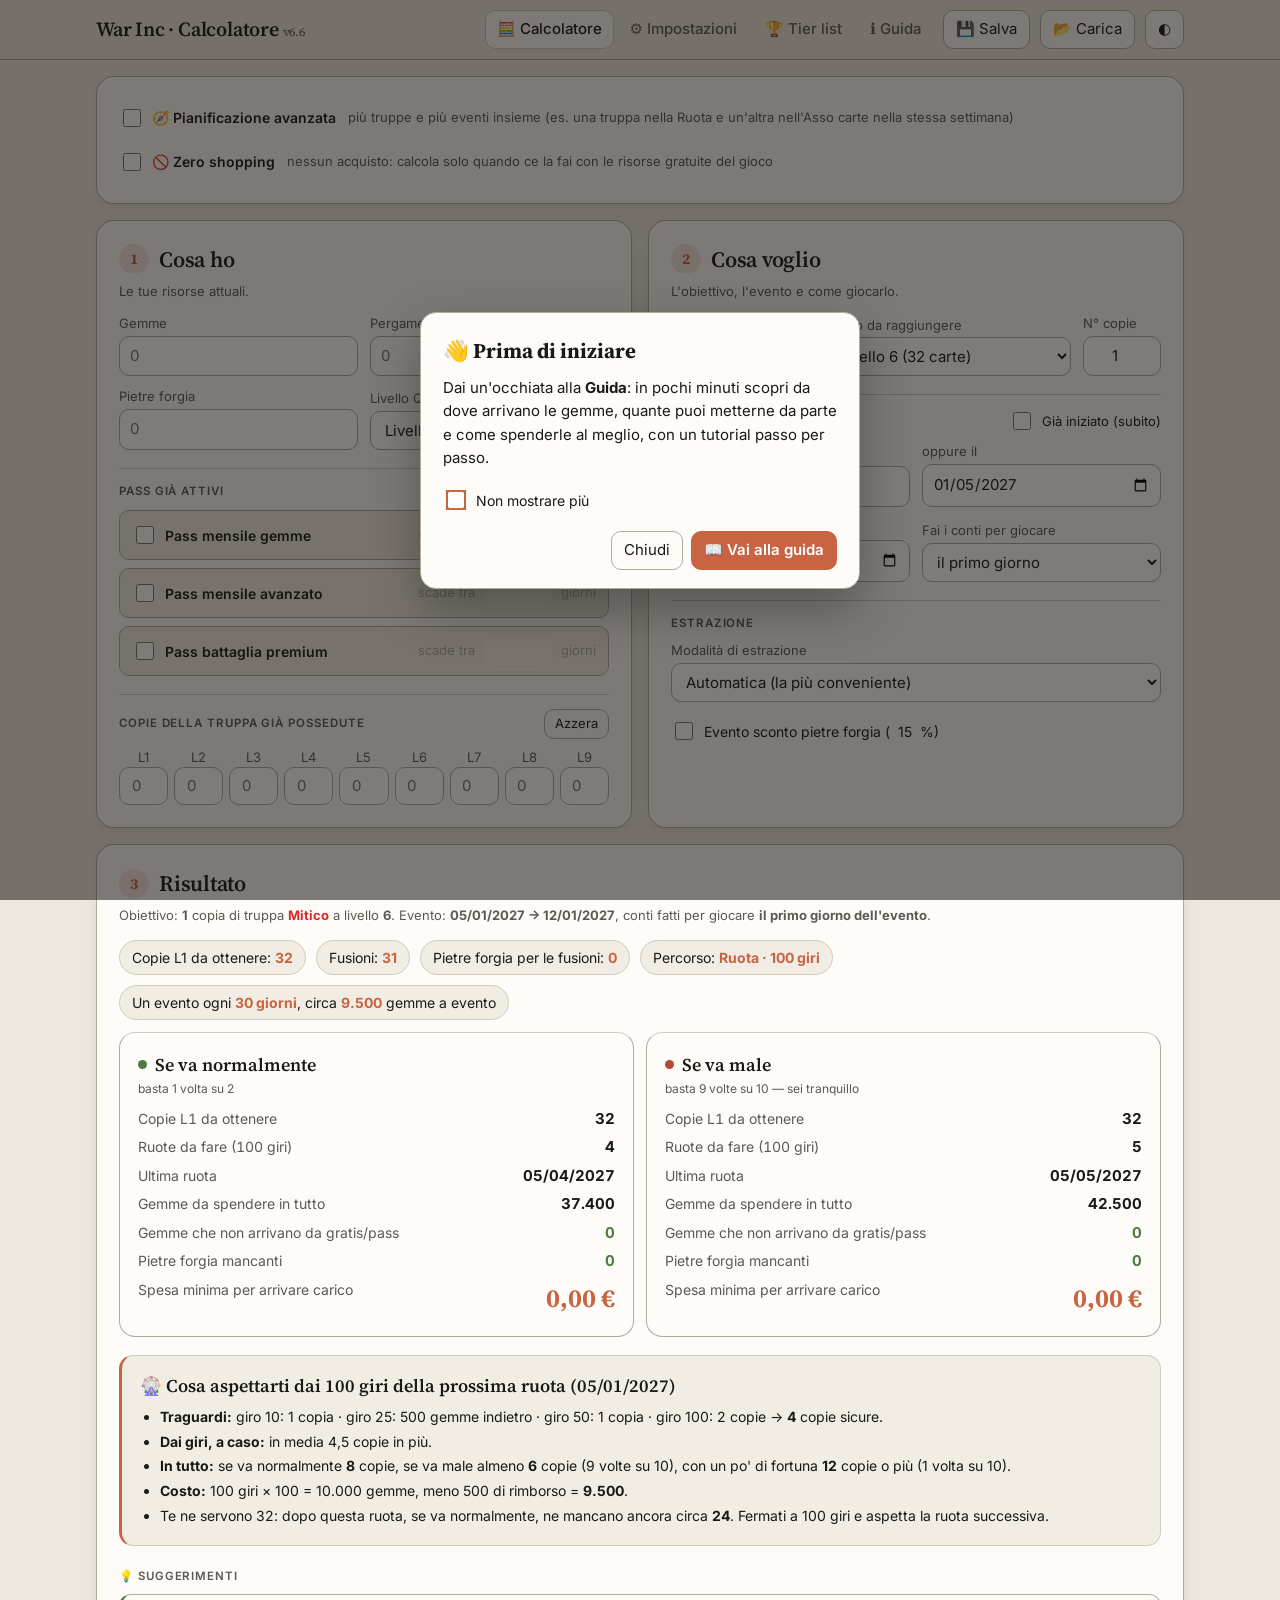
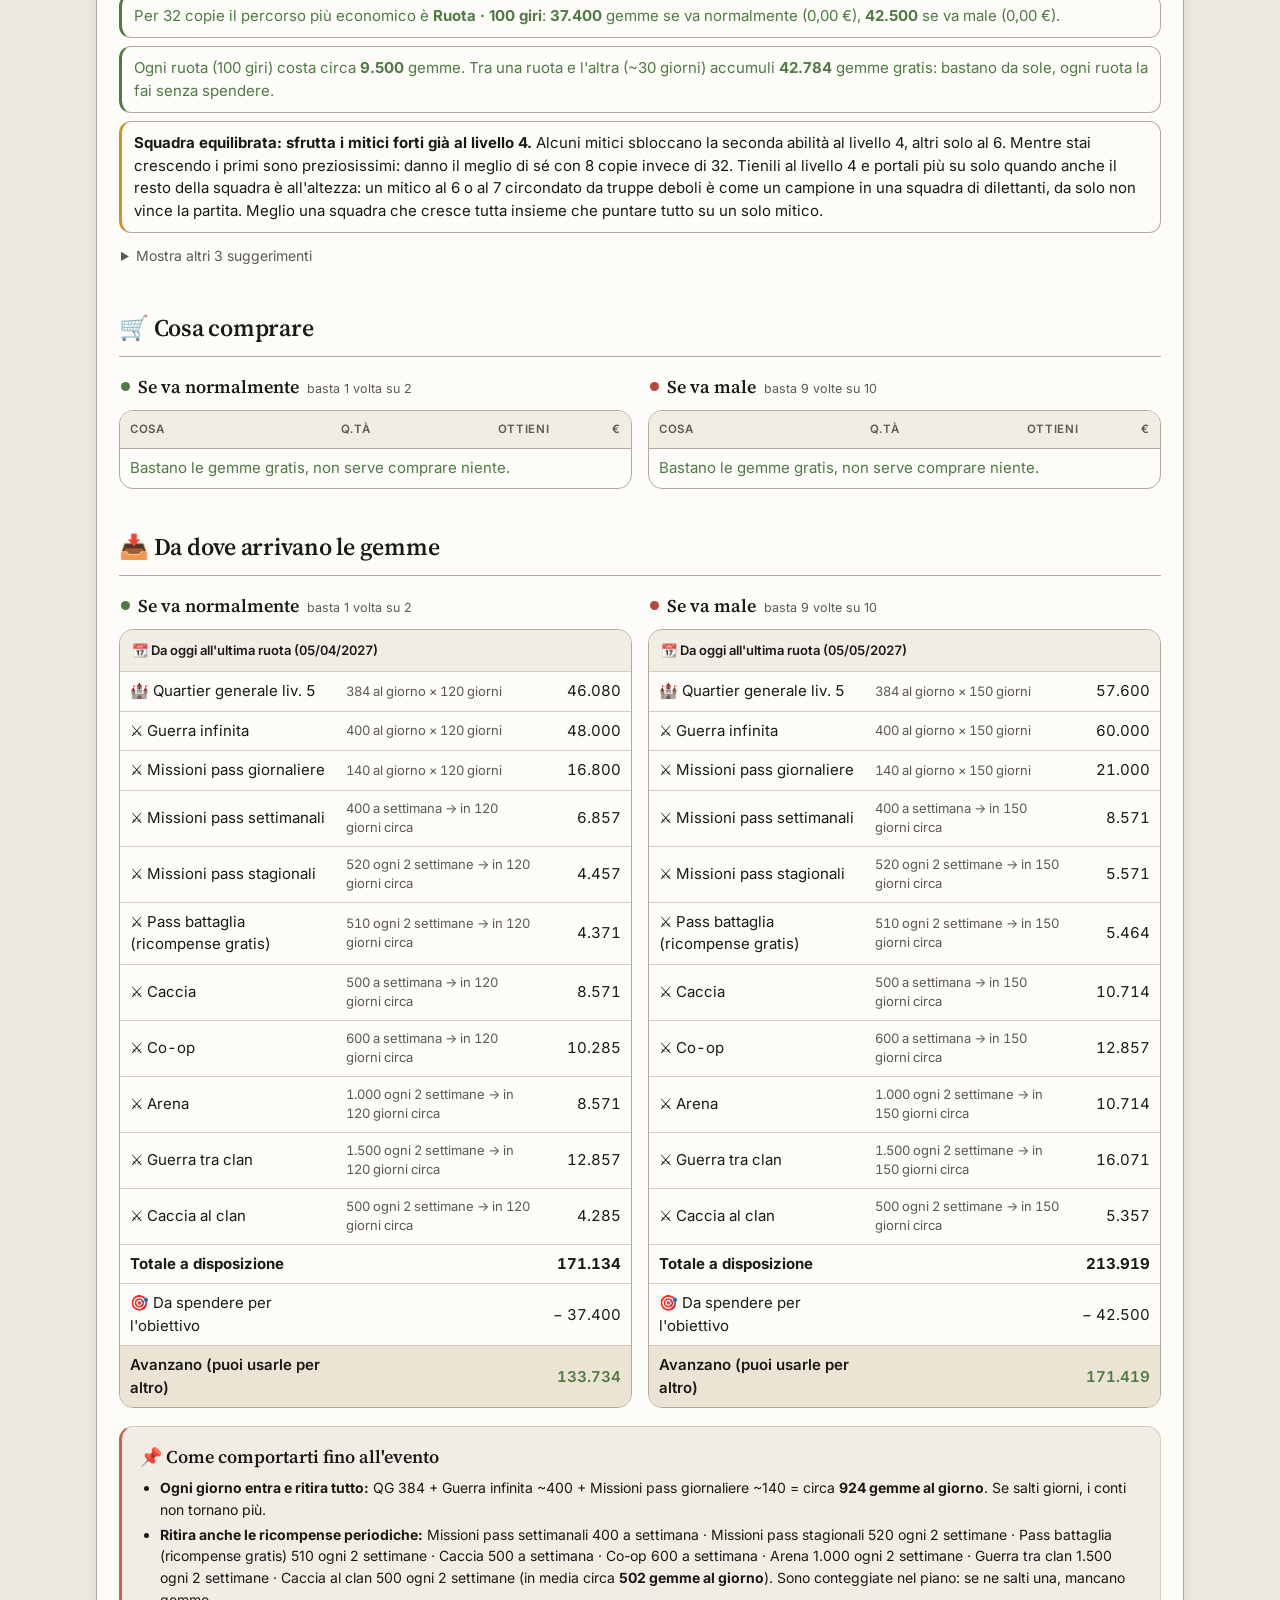
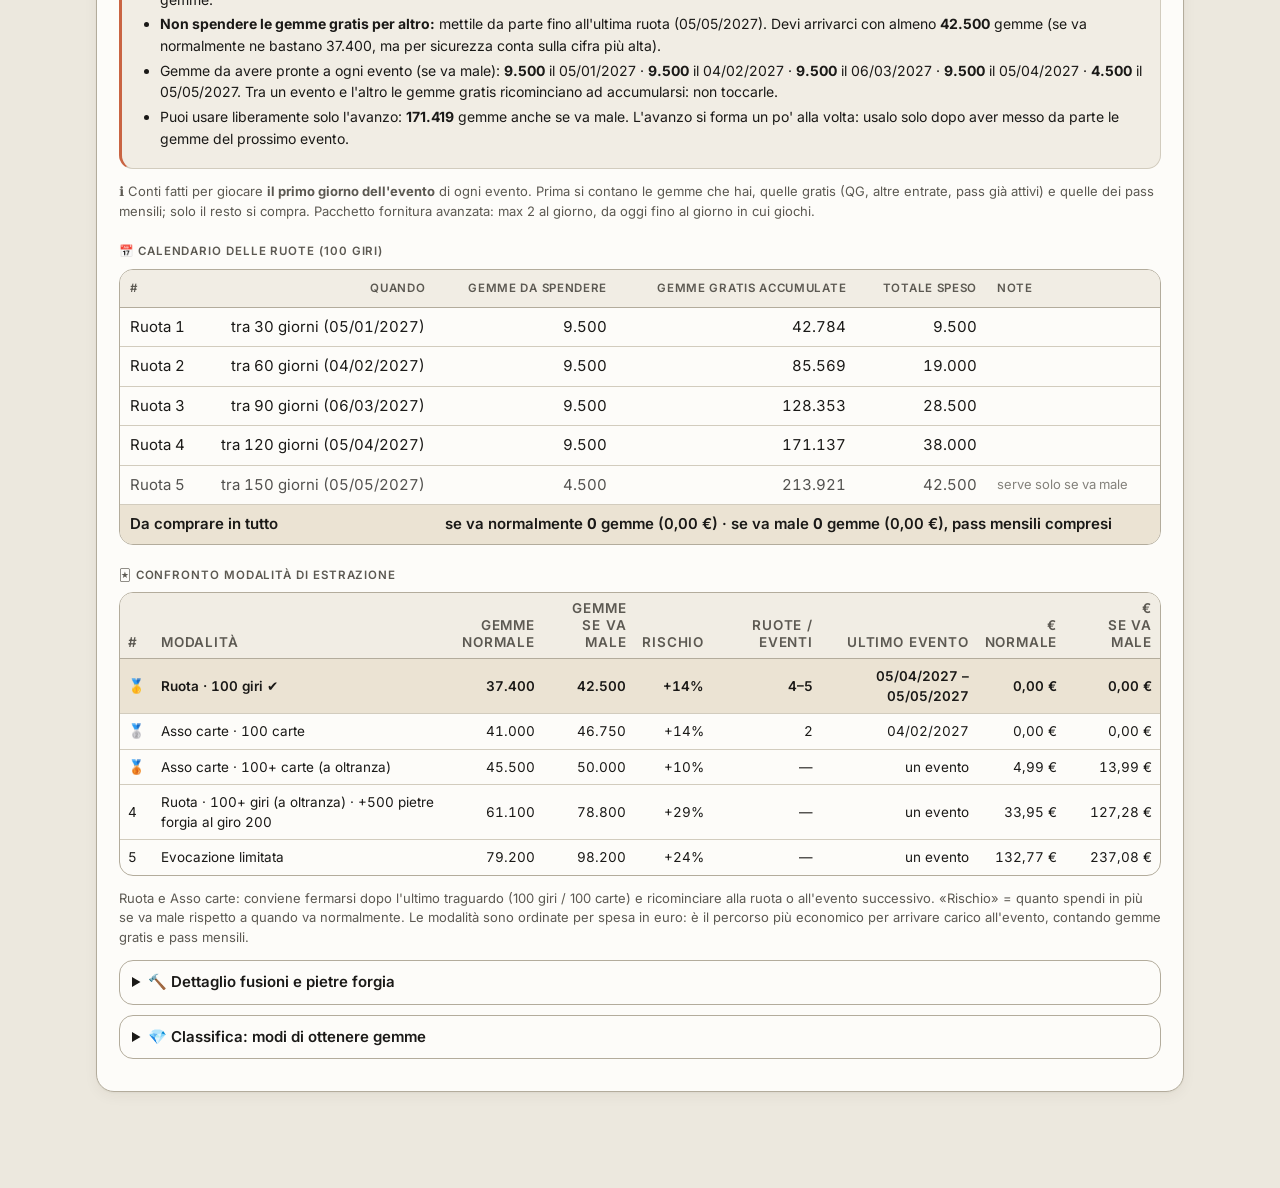
==== index.html @ adee8804 "v6.6: tolto il conteggio delle copie dalla lista «Su chi investire» Co-Authored-By: Claude Opus 5.5 " ====
<!doctype html>
<html lang="it">
<head>
<meta charset="utf-8">
<meta name="viewport" content="width=device-width,initial-scale=1">
<title>War Inc Calcolatore</title>
<link rel="preconnect" href="https://fonts.googleapis.com"><link rel="preconnect" href="https://fonts.gstatic.com" crossorigin>
<link href="https://fonts.googleapis.com/css2?family=Inter:wght@400;500;600;700&family=Source+Serif+4:opsz,wght@8..60,500;8..60,600;8..60,700&display=swap" rel="stylesheet">
<link rel="stylesheet" href="css/style.css?v=6.6">
</head>
<body>
<div class="top"><div class="top-in">
  <h1>War Inc<span class="lbl"> ·</span> Calcolatore <small>v6.6</small></h1>
  <nav class="tabs" id="tabs">
    <button data-p="calc" class="on">🧮 Calcolatore</button>
    <button data-p="mine" hidden>⛏️ Miniera</button><!-- miniera nascosta: da riattivare togliendo hidden -->
    <button data-p="set">⚙️ Impostazioni</button>
    <button data-p="tier">🏆 Tier list</button>
    <button data-p="info">ℹ️ Guida</button>
  </nav>
  <button class="btn" id="saveFileBtn" title="Scarica un file con impostazioni e dati inseriti">💾<span class="lbl"> Salva</span></button>
  <button class="btn" id="loadFileBtn" title="Carica un file salvato in precedenza">📂<span class="lbl"> Carica</span></button>
  <input type="file" id="loadFile" accept=".json,application/json" style="display:none">
  <button class="btn" id="themeBtn" title="Cambia tema">◐</button>
</div></div>

<div class="wrap">
<!-- =================== CALCOLATORE =================== -->
<section class="page on" id="p-calc">
  <div class="card modebar">
    <div class="modeopt"><label class="check"><input type="checkbox" id="advOn"> 🧭 Pianificazione avanzata</label><span class="muted">più truppe e più eventi insieme (es. una truppa nella Ruota e un'altra nell'Asso carte nella stessa settimana)</span></div>
    <div class="modeopt"><label class="check"><input type="checkbox" id="zeroOn"> 🚫 Zero shopping</label><span class="muted">nessun acquisto: calcola solo quando ce la fai con le risorse gratuite del gioco</span></div>
  </div>
  <div class="cols" id="calcCols">
    <div class="card">
      <h2><span class="step">1</span> Cosa ho</h2>
      <p class="sub">Le tue risorse attuali.</p>
      <div class="g2">
        <div class="field"><label>Gemme</label><input id="hGems" type="number" min="0" placeholder="0"></div>
        <div class="field"><label>Pergamene (Evoc. limitata)</label><input id="hScrolls" type="number" min="0" placeholder="0"></div>
        <div class="field"><label>Pietre forgia</label><input id="hForge" type="number" min="0" placeholder="0"></div>
        <div class="field"><label>Livello Quartier generale</label><select id="hHq"></select></div>
      </div>
      <div class="sect" id="passBlock">
        <h3>Pass già attivi</h3>
        <div class="passlist" id="hPasses"></div>
      </div>
      <div class="sect" id="invBlock">
        <div class="secthead"><h3>Copie della truppa già possedute</h3><button class="btn small" id="invReset">Azzera</button></div>
        <div class="inv" id="hInv"></div>
      </div>
    </div>
    <div class="card" id="cardWant">
      <h2><span class="step">2</span> Cosa voglio</h2>
      <p class="sub">L'obiettivo, l'evento e come giocarlo.</p>
      <div class="g3 want">
        <div class="field"><label>Rarità</label><select id="wRarity"></select></div>
        <div class="field"><label>Livello da raggiungere</label><select id="wTarget"></select></div>
        <div class="field"><label title="Quante copie vuoi a quel livello">N° copie</label><input id="wQty" style="text-align:center" type="number" min="1" placeholder="1"></div>
      </div>
      <div class="sect">
        <div class="secthead"><h3>Evento</h3><label class="check"><input type="checkbox" id="wNow"> Già iniziato (subito)</label></div>
        <div class="g2">
          <div class="field"><label>Inizia tra (giorni)</label><input id="wDays" type="number" min="1"></div>
          <div class="field"><label>oppure il</label><input id="wDate" type="date"></div>
          <div class="field"><label>Finisce il</label><input id="wEnd" type="date"></div>
          <div class="field"><label>Fai i conti per giocare</label><select id="wPlay"><option value="first">il primo giorno</option><option value="last">l'ultimo giorno</option></select></div>
        </div>
      </div>
      <div class="sect">
        <h3>Estrazione</h3>
        <div class="field"><label>Modalità di estrazione</label><select id="wMode"></select></div>
        <div class="checks">
          <span id="x5Field" style="display:none"><label class="check"><input type="checkbox" id="wX5"> Estrazione ×<span id="x5Lbl">5</span></label></span>
          <label class="check"><input type="checkbox" id="wDisc"> Evento sconto pietre forgia (<span id="discPctLbl">15</span>%)</label>
        </div>
      </div>
    </div>
  </div>

  <div class="card" id="cardRes">
    <h2><span class="step">3</span> Risultato</h2>
    <p class="sub" id="resTitle"></p>
    <div class="head" id="head"></div>
    <div class="summary" id="summary"></div>
    <div id="timeWarn"></div>
    <div id="riskWarn"></div>
    <div id="spinOut"></div>

    <h3>💡 Suggerimenti</h3>
    <ul class="tips" id="tips"></ul>

    <div class="shop">
    <h3 class="bigtitle">🛒 Cosa comprare</h3>
    <div class="cols">
      <div><div class="scenhead ok">Se va normalmente <span>basta 1 volta su 2</span></div><div class="tw"><table id="planTyp" class="plantbl"></table></div></div>
      <div><div class="scenhead ko">Se va male <span>basta 9 volte su 10</span></div><div class="tw"><table id="planBad" class="plantbl"></table></div></div>
    </div>
    </div>
    <div class="zeroonly">
    <h3 class="bigtitle">⏳ Tempistiche con le sole risorse gratuite</h3>
    <div class="cols">
      <div><div class="scenhead ok">Se va normalmente <span>basta 1 volta su 2</span></div><div class="tw"><table id="zeroTyp" class="plantbl"></table></div></div>
      <div><div class="scenhead ko">Se va male <span>basta 9 volte su 10</span></div><div class="tw"><table id="zeroBad" class="plantbl"></table></div></div>
    </div>
    </div>
    <h3 class="bigtitle">📥 Da dove arrivano le gemme</h3>
    <div class="cols">
      <div><div class="scenhead ok">Se va normalmente <span>basta 1 volta su 2</span></div><div class="tw flow"><table id="flowTyp"></table></div></div>
      <div><div class="scenhead ko">Se va male <span>basta 9 volte su 10</span></div><div class="tw flow"><table id="flowBad"></table></div></div>
    </div>
    <div id="planHow"></div>
    <div class="shop">
    <p class="muted" id="planNote"></p>
    <h3 id="waitTitle">⏳ Quanto spendi in base a quanto puoi aspettare</h3>
    <div class="tw"><table id="waitTable"></table></div>
    </div>

    <h3>🃏 Confronto modalità di estrazione</h3>
    <div class="tw"><table id="extrTable" class="compact"></table></div>
    <p class="muted">Ruota e Asso carte: conviene fermarsi dopo l'ultimo traguardo (100 giri / 100 carte) e ricominciare alla ruota o all'evento successivo. «Rischio» = quanto spendi in più se va male rispetto a quando va normalmente. Le modalità sono ordinate per spesa in euro: è il percorso più economico per arrivare carico all'evento, contando gemme gratis e pass mensili.</p>

    <details class="box2"><summary>🔨 Dettaglio fusioni e pietre forgia</summary>
      <div class="tw" style="margin-top:10px"><table id="mergeTable"></table></div>
    </details>
    <details class="box2"><summary>💎 Classifica: modi di ottenere gemme</summary>
      <div class="tw" style="margin-top:10px"><table id="gemRank"></table></div>
      <p class="muted">Le fonti gratis e i pass hanno un tetto al mese: superato quello si passa alle successive.</p>
    </details>
  </div>

  <!-- ============ PIANIFICAZIONE AVANZATA ============ -->
  <div id="advSection" style="display:none">
    <div class="card">
      <h2><span class="step">2</span> Truppe che vuoi</h2>
      <p class="sub">Una scheda per ogni truppa: livello da raggiungere, quante copie e le copie che hai già.</p>
      <div id="advGoals"></div>
      <div class="row"><button class="btn" id="addGoal">+ Aggiungi truppa</button></div>
    </div>
    <div class="card">
      <h2><span class="step">3</span> Eventi a cui partecipi</h2>
      <p class="sub">Per ogni evento: che tipo è, per quale truppa, quando inizia e finisce e quanto giocarlo. Più eventi possono essere nella stessa settimana.</p>
      <div class="fields" style="margin-bottom:10px"><div class="field"><label>Fai i conti per giocare</label><select id="advPlay"><option value="first">il primo giorno di ogni evento</option><option value="last">l'ultimo giorno di ogni evento</option></select></div></div>
      <div class="tw"><table id="advEvents"></table></div>
      <div class="row" style="margin-top:8px"><button class="btn" id="addEvent">+ Aggiungi evento</button></div>
    </div>
    <div class="card">
      <h2><span class="step">4</span> Piano</h2>
      <p class="sub" id="advTitle"></p>
      <div class="summary" id="advSummary"></div>
      <h3>💡 Suggerimenti</h3>
      <ul class="tips" id="advTips"></ul>
      <h3>📅 Calendario</h3>
      <div class="tw"><table id="advCal"></table></div>
      <p class="muted">Le gemme di ogni evento sono quelle da spendere in quell'evento (si smette appena la truppa è completa). «Truppa completa» = probabilità di averla finita dopo quell'evento.</p>
      <p class="muted shop" id="advPlanNote"></p>
      <div class="shop">
      <h3 class="bigtitle">🛒 Cosa comprare</h3>
      <div class="cols">
        <div><div class="scenhead ok">Se va normalmente <span>basta 1 volta su 2</span></div><div class="tw"><table id="advPlanTyp" class="plantbl"></table></div></div>
        <div><div class="scenhead ko">Se va male <span>basta 9 volte su 10</span></div><div class="tw"><table id="advPlanBad" class="plantbl"></table></div></div>
      </div>
      </div>
      <div class="zeroonly">
      <h3 class="bigtitle">⏳ Tempistiche con le sole risorse gratuite</h3>
      <div class="tw"><table id="advZero" class="plantbl"></table></div>
      </div>
      <h3 class="bigtitle">📥 Da dove arrivano le gemme</h3>
      <div class="cols">
        <div><div class="scenhead ok">Se va normalmente <span>basta 1 volta su 2</span></div><div class="tw flow"><table id="advFlowTyp"></table></div></div>
        <div><div class="scenhead ko">Se va male <span>basta 9 volte su 10</span></div><div class="tw flow"><table id="advFlowBad"></table></div></div>
      </div>
      <div id="advPlanHow"></div>
      <h3>🎯 Truppe</h3>
      <div class="tw"><table id="advGoalTable"></table></div>
    </div>
  </div>
</section>

<!-- =================== IMPOSTAZIONI =================== -->
<section class="page" id="p-mine">
  <div class="card">
    <h2><span class="step">⛏</span> Miniera · miglior potenziamento</h2>
    <p class="sub">Simula la miniera della modalità Co-Op ondata per ondata. Le monete vanno <b>prima guadagnate</b> e poi spese per sbloccare e potenziare. Così vedi a quale ondata arrivi a ogni livello e quale ordine di potenziamento rende di più.</p>
    <div class="warn" id="mineWarn">⚠️ I costi di potenziamento e il guadagno per livello sono <b>valori di esempio</b>: inserisci quelli del gioco qui sotto.</div>
    <div class="g3">
      <div class="field"><label>Ondate da simulare</label><input type="number" min="1" data-m="waves"></div>
      <div class="field"><label>Secondi per ondata</label><input type="number" min="1" data-m="waveSec"></div>
      <div class="field"><label>Livello massimo</label><input type="number" min="1" data-m="maxL"></div>
    </div>
    <div class="checks"><label class="check"><input type="checkbox" data-m="unlockSpend"> Lo sblocco delle miniere costa monete (se no, si sbloccano da sole raggiunta la soglia di monete guadagnate)</label></div>

    <div class="sect">
      <h3>Miniere</h3>
      <div class="tw"><table id="mineSlots"></table></div>
    </div>
    <div class="sect">
      <h3>Guadagno per livello</h3>
      <div class="g2">
        <div class="field"><label>Monete a ciclo al livello 1</label><input type="number" min="0" step="any" data-m="gBase"></div>
        <div class="field"><label>Monete in più per ogni livello</label><input type="number" min="0" step="any" data-m="gInc"></div>
      </div>
      <div class="field" style="margin-top:10px"><label>Oppure elenco esatto per livello (1, 2, 3…), separato da virgole — se compilato vince sull'elenco sopra</label><input data-m="gList" placeholder="es. 1, 2, 3, 5, 7, 9"></div>
    </div>
    <div class="sect">
      <h3>Costo di potenziamento</h3>
      <div class="g2">
        <div class="field"><label>Costo da livello 1 a 2</label><input type="number" min="0" step="any" data-m="cBase"></div>
        <div class="field"><label>Aumento a ogni livello (%)</label><input type="number" min="0" step="any" data-m="cGrow"></div>
      </div>
      <div class="field" style="margin-top:10px"><label>Oppure elenco esatto (costo 1→2, 2→3, …), separato da virgole — se compilato vince</label><input data-m="cList" placeholder="es. 10, 15, 22, 30"></div>
    </div>
    <div class="sect">
      <div class="secthead"><h3>Strategie da confrontare (livello obiettivo per miniera)</h3><button class="btn small" id="mineAddSt">+ Strategia</button></div>
      <div id="mineStrats"></div>
      <p class="muted">La strategia <b>«Migliore (calcolata)»</b> è sempre inclusa: a ogni momento compra il potenziamento che rende di più per moneta spesa, e salta quelli che non si ripagano prima della fine.</p>
    </div>
  </div>
  <div class="card">
    <h2><span class="step">📈</span> Risultato</h2>
    <p class="sub" id="mineSub"></p>
    <div class="tw" id="mineChartBox" style="padding:10px"></div>
    <h3 class="bigtitle">🏆 Classifica strategie</h3>
    <div class="tw"><table id="mineRank" class="plantbl"></table></div>
    <h3 class="bigtitle">🪜 A quale ondata raggiungi ogni livello</h3>
    <div class="field" style="max-width:320px;margin-bottom:10px"><label>Strategia</label><select id="mineStSel"></select></div>
    <div class="tw"><table id="mineLevels" class="plantbl"></table></div>
    <details class="box2"><summary>📜 Ordine dei potenziamenti, uno per uno</summary><div class="tw" style="margin-top:10px"><table id="mineOrder" class="plantbl"></table></div></details>
  </div>
</section>

<section class="page" id="p-set">
  <div class="warn">I valori vengono salvati in questo browser. Modificali quando il gioco cambia: il calcolatore si aggiorna da solo.</div>
  <nav class="snav">
    <a href="#s-merge">🔨 Fusione</a><a href="#s-src">🃏 Fonti di carte</a><a href="#s-free">🏰 Gemme gratis</a>
    <a href="#s-cards">📅 Pass</a><a href="#s-gp">🎁 Pacchetti in gioco</a><a href="#s-es">💠 Eternity Stone</a><a href="#s-io">💾 Backup</a>
  </nav>

  <div class="card" id="s-merge">
    <h2>🔨 Fusione</h2>
    <div class="fields">
      <div class="field"><label>Livello massimo</label><input id="sMaxLevel" type="number" min="2" max="15"></div>
      <div class="field"><label>Copie dello stesso livello per fondere</label><input id="sMergeSize" type="number" min="2" max="5"></div>
      <div class="field"><label>Sconto pietre forgia durante l'evento (%)</label><input id="sDiscPct" type="number" min="0" max="100"></div>
    </div>
    <h3>Pietre forgia per singola fusione</h3>
    <div class="tw"><table id="forgeTable"></table></div>
    <p class="muted">Con lo sconto il valore viene arrotondato per difetto.</p>
  </div>

  <div class="card" id="s-src">
    <h2>🃏 Fonti di carte</h2>
    <p class="sub">Probabilità nel formato <code>3.5%x1 + 0.5%x2</code> (probabilità × copie). Pool = quante truppe diverse di quella rarità. Traguardi, uno per riga: <code>10: carta mythic x1 scelta</code> (scelta = la stessa truppa che vuoi), <code>25: gemme 500</code>, <code>200: forgia 500</code>. «Fermati a» = dopo quanti giri/carte smettere e ricominciare alla ruota o all'evento successivo (più valori separati da virgola = più proposte).</p>
    <div class="fields" style="margin-bottom:12px"><div class="field"><label>Durata predefinita di un evento (giorni)</label><input id="sEventDays" type="number" min="1"></div></div>
    <div id="srcList"></div>
    <div class="row"><button class="btn" id="addSrc">+ Aggiungi fonte</button></div>
  </div>

  <div class="card" id="s-free">
    <h2>🏰 Gemme gratis</h2>
    <h3>Produzione Quartier generale</h3>
    <div class="tw"><table id="hqTable"></table></div>
    <h3>Altre entrate gratuite</h3>
    <p class="sub">Missioni pass, eventi, ricompense di clan e pass battaglia gratis. «Ogni»: 1 = al giorno, 7 = a settimana, 14 = ogni 2 settimane. Le entrate non giornaliere sono contate in media (es. 1.000 ogni 2 settimane ≈ 71 al giorno).</p>
    <div class="tw"><table id="freeTable"></table></div>
    <div class="row" style="margin-top:8px"><button class="btn" id="addFree">+ Aggiungi entrata</button></div>
  </div>

  <div class="card" id="s-cards">
    <h2>📅 Pass a pagamento</h2>
    <p class="sub">Gemme subito + gemme da riscattare ogni giorno. Il pass battaglia premium (ogni 2 settimane) dà le sue gemme salendo di livello: qui sono spalmate sui 14 giorni. Un solo pass attivo per tipo. «Usa» = il calcolatore può consigliarlo.</p>
    <div class="tw"><table id="cardTable"></table></div>
  </div>

  <div class="card" id="s-gp">
    <h2>🎁 Pacchetti in gioco (gemme dirette)</h2>
    <p class="sub">0 = nessun limite.</p>
    <div class="tw"><table id="gpTable"></table></div>
    <div class="row" style="margin-top:8px"><button class="btn" id="addGp">+ Aggiungi pacchetto</button></div>
  </div>

  <div class="card" id="s-es">
    <h2>💠 Eternity Stone</h2>
    <p class="sub">Pacchetti dello store web (store.89trillion.com/rising, prezzi del 05/11/2026). Le Eternity Stone si convertono in gemme dentro il gioco.</p>
    <div class="tw"><table id="packTable"></table></div>
    <div class="row" style="margin-top:8px"><button class="btn" id="addPack">+ Aggiungi pacchetto</button></div>
    <h3>Conversione Eternity Stone → gemme</h3>
    <div class="tw"><table id="convTable"></table></div>
    <div class="row" style="margin-top:8px"><button class="btn" id="addConv">+ Aggiungi scaglione</button></div>
  </div>

  <div class="card" id="s-io">
    <h2>💾 Backup</h2>
    <p class="sub">I dati restano salvati <b>solo in questo browser</b> (memoria locale del sito, non cookie): non vengono inviati a nessun server, e su un altro browser o dispositivo non ci sono. Con <b>💾 Salva configurazione</b> (in alto) scarichi un file <code>.json</code> con tutto: impostazioni, «Cosa ho / Cosa voglio», pianificazione avanzata (truppe ed eventi), pass attivi e tema; con <b>📂 Carica configurazione</b> lo rileggi, anche su un altro dispositivo. In alternativa puoi copiare/incollare il testo qui sotto.</p>
    <div class="row" style="margin-bottom:8px"><button class="btn primary" id="saveFileBtn2">💾 Salva configurazione</button><button class="btn" id="loadFileBtn2">📂 Carica configurazione</button><span class="muted" id="fileMsg"></span></div>
    <textarea id="jsonBox" rows="7"></textarea>
    <div class="row" style="margin-top:8px">
      <button class="btn" id="exportBtn">Esporta</button>
      <button class="btn primary" id="importBtn">Importa</button>
      <button class="btn" id="defaultsBtn">Ripristina valori iniziali</button>
    </div>
  </div>
</section>

<!-- =================== GUIDA =================== -->
<section class="page" id="p-tier">
  <div id="tierLists"></div>
  <input type="file" id="tlFile" accept=".json,application/json" hidden>
  <dialog id="tlPick" aria-labelledby="tlPickT">
    <div class="tlpickhead"><h2 id="tlPickT">Aggiungi personaggio</h2><button class="btn" id="tlPickClose">Chiudi</button></div>
    <input type="search" id="tlPickQ" placeholder="Cerca per nome…">
    <div id="tlPickGrid"></div>
  </dialog>
</section>

<section class="page" id="p-info">
  <nav class="ginav"><a href="#g-scopo">🎯 A cosa serve</a><a href="#g-resa">💎 Poca spesa, tanta resa</a><a href="#g-mese">📅 In un mese</a><a href="#g-fondamentali">⭐ Fondamentali</a><a href="#tutorial">📖 Tutorial</a><a href="#g-sapere">ℹ️ Da sapere</a></nav>
  <div class="card" id="g-scopo">
    <h2>🎯 A cosa serve questo calcolatore</h2>
    <p class="lead">In War Inc Rising, per crescere servono le <b>gemme</b>: c'è poco da girarci intorno. Truppe mitiche, livelli e fusioni passano tutti da lì.</p>
    <p class="lead">Ma le gemme da sole non bastano: vanno <b>spese con criterio</b>. Con le stesse 30.000 gemme puoi completare quasi una truppa mitica oppure ritrovarti con poche copie sparse. Dipende da dove, quando e come le spendi.</p>
    <div class="aims">
      <div><span>1</span><b>Da dove arrivano le gemme</b>Tutte le fonti, gratis e a pagamento, e quanto rende ognuna.</div>
      <div><span>2</span><b>Quante ne puoi avere</b>Una stima di quante gemme metti da parte entro un evento: solo gratis, oppure spendendo poco.</div>
      <div><span>3</span><b>Come spenderle</b>Per la truppa che vuoi: quale evento conviene, quante gemme servono e cosa comprare (se serve) al prezzo più basso.</div>
    </div>
  </div>

  <div class="card" id="g-resa">
    <h2>💎 Poca spesa, tanta resa</h2>
    <p class="sub">La strategia migliore per fare gemme: ritira tutte le entrate gratuite e, se vuoi spendere, prendi solo i pass, che costano molto meno dei pacchetti. Qui trovi quante gemme entrano in un mese (30 giorni) da ogni fonte. Esclusi Eternity Stone e Pacchetti fornitura avanzata. I valori seguono le Impostazioni e il livello del QG che hai indicato.</p>
    <div class="tw"><table id="guideGems" class="plantbl"></table></div>
    <p class="muted">Le entrate settimanali e bisettimanali sono riportate a 30 giorni (es. 1.000 ogni 2 settimane ≈ 2.143 al mese). Il pass battaglia premium dura 14 giorni: in un mese se ne comprano circa 2,1.</p>
  </div>

  <div class="card" id="g-mese">
    <h2>📅 Cosa puoi ottenere in un mese</h2>
    <p class="sub">Esempi con le impostazioni predefinite (QG livello 5), una Ruota e un Asso carte al mese. Sono valori medi: le copie vanno alla truppa in palio in quell'evento. Un mitico al livello 4 vale 8 copie singole, al livello 6 ne vale 32.</p>
    <div class="tw"><table class="plantbl" id="monthTbl">
      <tr><th class="l">Se spendi</th><th>Gemme al mese</th><th class="l">Come spenderle al meglio</th><th class="l">Risultato medio</th></tr>
      <tr><td class="l"><b>0 €</b><br><span class="muted">solo entrate gratuite</span></td><td>~42.800</td><td class="l">1 Ruota fermandoti a 100 giri (~9.500 gemme)<br>+ 1 Asso carte fermandoti a 100 carte (~25.000 gemme)</td><td class="l"><b>~27 copie mitiche singole</b> (8 + 19)<br>Ruota: 8 copie = <b>1 mitico al livello 4</b><br>Asso carte: 19 copie = <b>2 mitici al livello 4</b> (o più di metà di un mitico al 6)<br><span class="muted">e ~8.000 gemme di scorta per quando va male</span></td></tr>
      <tr><td class="l"><b>18,98 €</b><br><span class="muted">pass mensile gemme + avanzato</span></td><td>~58.000</td><td class="l">1 Ruota a 100 giri<br>+ Asso carte oltre le 100 carte (~48.000 gemme)</td><td class="l"><b>~40 copie mitiche singole</b> (8 + 32)<br>Ruota: 8 copie = <b>1 mitico al livello 4</b><br>Asso carte: 32 copie = <b>1 mitico al livello 6</b> oppure <b>4 mitici al livello 4</b></td></tr>
    </table></div>
    <h3>Cosa invece fa sprecare gemme (o soldi)</h3>
    <ul>
      <li><b>Eternity Stone e Pacchetti fornitura avanzata</b>: 5,50–7 € ogni 1.000 gemme, contro 1,21–2,63 € dei pass. Usali solo se ti manca poco e non puoi aspettare.</li>
      <li><b>Andare oltre i 100 giri alla Ruota</b>: dopo l'ultimo traguardo ogni copia costa circa il doppio. Meglio aspettare la ruota del mese dopo.</li>
      <li><b>Evocazione limitata</b>: i mitici in palio sono 3, quindi per la truppa che vuoi una copia costa circa 2.500 gemme, il doppio di Ruota e Asso carte.</li>
      <li><b>Spendere le gemme accantonate per altro</b>: se ne togli anche poche, all'evento non ti bastano più.</li>
    </ul>
  </div>

  <div class="card" id="g-fondamentali">
    <h2>⭐ Le cose fondamentali da sapere</h2>
    <h3>Squadra equilibrata: i mitici forti già al livello 4</h3>
    <ul>
      <li>Non tutti i mitici sono uguali: alcuni sbloccano la <b>seconda abilità al livello 4</b>, altri solo al <b>livello 6</b>.</li>
      <li>Mentre stai crescendo, quelli che la sbloccano al 4 sono preziosissimi: danno il meglio di sé con <b>8 copie</b> invece di 32.</li>
      <li><b>Tienili al livello 4</b> e portali più su solo quando anche il resto della squadra è all'altezza. Un mitico al 6 o al 7 circondato da truppe deboli è come un campione in una squadra di dilettanti: da solo non vince la partita.</li>
      <li>Meglio una squadra che cresce tutta insieme che puntare tutte le gemme su un solo mitico. Con le gemme di una truppa a livello 6 ne porti quattro al livello 4.</li>
    </ul>
    <h3>Ruota e Asso carte: fermati ai traguardi</h3>
    <ul>
      <li>La Ruota dà 4 mitici nei traguardi dei primi 100 giri (10, 50, 100) e rimborsa 500 gemme al 25°. Dopo il 100° una copia costa circa il doppio: conviene fermarsi e aspettare la ruota successiva. La proposta «100+ giri (a oltranza)» continua sulla stessa ruota senza fermarsi: conviene solo se ti servono le pietre forgia del traguardo 200.</li>
      <li>L'Asso carte dà un mitico in più a 10, 30, 60, 100 e 200 carte girate: anche qui conviene fermarsi a 100 («Asso carte · 100 carte»); «100+ carte (a oltranza)» continua senza fermarsi. Scegliendo l'Asso carte compare la casella «Estrazione ×5»: le carte girate a ×5 contano 5, ma il risultato è più rischioso.</li>
    </ul>
    <h3>Evocazione limitata: solo con le pergamene</h3>
    <ul>
      <li>I mitici in palio sono <b>3</b>: la probabilità di trovare proprio quello che vuoi è un terzo del totale, quindi una copia costa circa <b>2.500 gemme</b>, il doppio di Ruota e Asso carte.</li>
      <li><b>Evoca solo con le pergamene, mai con le gemme</b>: le gemme rendono molto di più nella Ruota e nell'Asso carte.</li>
      <li><b>Non serve partecipare ogni settimana.</b> Salta una o due evocazioni e accumula pergamene: partecipa solo quando almeno <b>2 dei 3 mitici</b> ti interessano e hai <b>molte pergamene</b> da usare. Così le copie non si disperdono su truppe che non userai.</li>
    </ul>
  </div>

  <div class="card" id="tutorial">
    <h2>📖 Tutorial: come si usa</h2>
    <p class="sub">Un esempio completo, passo per passo (modalità normale, senza pianificazione avanzata). Nell'esempio hai <b>8.000 gemme</b>, il QG al livello 6 e qualche copia della truppa; vuoi <b>1 truppa mitica a livello 6</b> e l'evento inizia tra 10 giorni. I numeri rossi nelle immagini corrispondono ai punti dell'elenco.</p>

    <div class="tstep">
      <h3><span class="step">1</span> La barra in alto</h3>
      <figure class="shot"><a href="img/guida/passo01.png" target="_blank" title="Apri l'immagine a grandezza piena"><img src="img/guida/passo01.png" alt="Barra in alto con pagine, salva, tema e zero shopping" loading="lazy" width="1100" height="228"></a></figure>
      <ol class="marks">
        <li><b>Pagine</b>: Calcolatore (dove si fanno i conti), Impostazioni (valori del gioco) e questa Guida.</li>
        <li><b>Salva / Carica</b>: scarica un file con tutti i tuoi dati e lo ricarica. I dati restano comunque salvati nel browser; il file serve per cambiare telefono o PC.</li>
        <li><b>Tema</b> chiaro o scuro.</li>
        <li><b>Zero shopping</b>: nessun acquisto, solo le date in cui ce la fai con le gemme gratis (vedi il passo 10). La pianificazione avanzata per ora lasciala spenta.</li>
      </ol>
    </div>

    <div class="tstep">
      <h3><span class="step">2</span> Cosa ho</h3>
      <div class="tside">
        <figure class="shot"><a href="img/guida/passo02.png" target="_blank" title="Apri l'immagine a grandezza piena"><img src="img/guida/passo02.png" alt="Scheda Cosa ho" loading="lazy" width="566" height="649"></a></figure>
        <ol class="marks">
          <li><b>Gemme</b> che hai adesso. Se hai pergamene o pietre forgia, scrivi anche quelle.</li>
          <li><b>Livello del Quartier generale</b>: decide quante gemme produce ogni ora.</li>
          <li><b>Pass già attivi</b>: spunta quelli che hai e scrivi tra quanti giorni scadono. Così il calcolatore conta le loro gemme giornaliere e non te li fa ricomprare.</li>
          <li><b>Copie della truppa che hai già</b>, per livello: L1 sono le copie singole, L2 quelle già fuse una volta e così via.</li>
        </ol>
      </div>
    </div>

    <div class="tstep">
      <h3><span class="step">3</span> Cosa voglio</h3>
      <div class="tside">
        <figure class="shot"><a href="img/guida/passo03.png" target="_blank" title="Apri l'immagine a grandezza piena"><img src="img/guida/passo03.png" alt="Scheda Cosa voglio" loading="lazy" width="566" height="649"></a></figure>
        <ol class="marks">
          <li><b>Obiettivo</b>: rarità, livello e quante copie a quel livello. Un mitico a livello 6 vale 32 copie L1.</li>
          <li><b>Quando inizia l'evento</b>: tra quanti giorni, oppure la data. Se è già iniziato spunta «Già iniziato».</li>
          <li><b>Primo o ultimo giorno</b>: col primo arrivi già carico; con l'ultimo contano anche le gemme che guadagni durante l'evento.</li>
          <li><b>Modalità di estrazione</b>: lascia «Automatica» e il calcolatore sceglie la più conveniente. Puoi anche scegliere tu Ruota, Asso carte o Evocazione.</li>
        </ol>
      </div>
    </div>

    <div class="tstep">
      <h3><span class="step">4</span> Il risultato</h3>
      <figure class="shot"><a href="img/guida/passo04.png" target="_blank" title="Apri l'immagine a grandezza piena"><img src="img/guida/passo04.png" alt="Riepilogo del risultato con le due ipotesi" loading="lazy" width="1062" height="510"></a></figure>
      <ol class="marks">
        <li><b>Riepilogo</b>: quante copie mancano, quante fusioni e pietre forgia servono e il percorso scelto. Qui la Ruota fermandosi a 100 giri, una ruota ogni 30 giorni.</li>
        <li><b>Se va normalmente</b>: basta 1 volta su 2.</li>
        <li><b>Se va male</b>: basta 9 volte su 10. È la cifra su cui prepararsi.</li>
      </ol>
      <p>In questo esempio servono 3–4 ruote e <b>0 €</b>: con un po' di pazienza, le gemme gratis bastano.</p>
    </div>

    <div class="tstep">
      <h3><span class="step">5</span> Suggerimenti</h3>
      <figure class="shot"><a href="img/guida/passo05.png" target="_blank" title="Apri l'immagine a grandezza piena"><img src="img/guida/passo05.png" alt="Suggerimenti" loading="lazy" width="1062" height="187"></a></figure>
      <p>Consigli costruiti sulla tua situazione: il percorso più economico, se le gemme gratis bastano tra un evento e l'altro, quando conviene fermarsi. «Mostra altri suggerimenti» apre il resto.</p>
    </div>

    <div class="tstep">
      <h3><span class="step">6</span> Cosa comprare</h3>
      <p>Se le gemme non bastano, il calcolatore elenca cosa comprare dal più conveniente al meno conveniente. Per far vedere la tabella piena qui l'esempio cambia: l'evento è <b>già iniziato</b> e scegli l'<b>Asso carte a oltranza</b> per avere tutto subito.</p>
      <figure class="shot"><a href="img/guida/passo06.png" target="_blank" title="Apri l'immagine a grandezza piena"><img src="img/guida/passo06.png" alt="Tabelle Cosa comprare" loading="lazy" width="1062" height="865"></a></figure>
      <ol class="marks">
        <li><b>Totale da comprare</b> se va male: gemme ed euro. Compra seguendo la tabella dall'alto: prima i pass, poi i pacchetti, per ultimi gli Eternity Stone.</li>
      </ol>
    </div>

    <div class="tstep">
      <h3><span class="step">7</span> Quanto spendi in base a quanto puoi aspettare</h3>
      <figure class="shot"><a href="img/guida/passo07.png" target="_blank" title="Apri l'immagine a grandezza piena"><img src="img/guida/passo07.png" alt="Spesa in base all'attesa" loading="lazy" width="1062" height="386"></a></figure>
      <ol class="marks">
        <li><b>Subito</b>: lo stesso obiettivo costa 145–175 €.</li>
        <li><b>Aspettando 30 giorni</b> bastano le gemme gratis.</li>
      </ol>
      <p>La pazienza è la strategia più economica. Questa tabella compare solo quando c'è qualcosa da comprare.</p>
    </div>

    <div class="tstep">
      <h3><span class="step">8</span> Da dove arrivano le gemme e come comportarti</h3>
      <div class="tside">
        <figure class="shot"><a href="img/guida/passo08.png" target="_blank" title="Apri l'immagine a grandezza piena"><img src="img/guida/passo08.png" alt="Composizione delle gemme e istruzioni" loading="lazy" width="862" height="1036"></a></figure>
        <ol class="marks">
          <li><b>Composizione</b>: ogni fonte moltiplicata per i giorni che mancano, il totale, quanto serve per l'obiettivo e quanto avanza. Gli avanzi li puoi usare per altro.</li>
          <li><b>Come comportarti</b>: cosa ritirare ogni giorno e ogni settimana, quante gemme mettere da parte e per quando. Seguilo alla lettera: se salti giorni o spendi le gemme accantonate, i conti non tornano più.</li>
        </ol>
      </div>
    </div>

    <div class="tstep">
      <h3><span class="step">9</span> Confronto modalità di estrazione</h3>
      <figure class="shot"><a href="img/guida/passo09.png" target="_blank" title="Apri l'immagine a grandezza piena"><img src="img/guida/passo09.png" alt="Confronto modalità di estrazione" loading="lazy" width="1060" height="342"></a></figure>
      <ol class="marks">
        <li><b>La più conveniente</b> è in cima. Per ogni modalità vedi gemme ed euro se va normalmente e se va male, il rischio, quanti eventi servono e la data dell'ultimo.</li>
      </ol>
    </div>

    <div class="tstep">
      <h3><span class="step">10</span> Zero shopping</h3>
      <figure class="shot"><a href="img/guida/passo10.png" target="_blank" title="Apri l'immagine a grandezza piena"><img src="img/guida/passo10.png" alt="Risultato in modalità zero shopping" loading="lazy" width="1062" height="787"></a></figure>
      <p>Spunta <b>🚫 Zero shopping</b> in cima al Calcolatore: spariscono acquisti e pass, e il calcolatore ti dice solo quando ce la fai con le risorse gratuite.</p>
      <ol class="marks">
        <li><b>Pronto con le sole gratis</b>: il giorno in cui avrai tutte le gemme che servono.</li>
      </ol>
    </div>

    <div class="tstep">
      <h3><span class="step">11</span> Impostazioni: le tue entrate gratuite</h3>
      <div class="tside">
        <figure class="shot"><a href="img/guida/passo11.png" target="_blank" title="Apri l'immagine a grandezza piena"><img src="img/guida/passo11.png" alt="Impostazioni delle gemme gratis" loading="lazy" width="1100" height="1195"></a></figure>
        <ol class="marks">
          <li><b>Entrate gratuite</b>: gemme e ogni quanti giorni arrivano. Togli la spunta a quelle che non fai (per esempio le ricompense di clan se non sei in un clan) e correggi i valori se il gioco cambia. Tutti i calcoli si aggiornano da soli.</li>
        </ol>
      </div>
    </div>
  </div>

  <div class="card" id="g-sapere">
    <h2>ℹ️ Da sapere</h2>
    <h3>Pianificazione avanzata</h3>
    <ul>
      <li>Attiva <b>🧭 Pianificazione avanzata</b> in cima al Calcolatore per pianificare più truppe e più eventi insieme.</li>
      <li>Aggiungi le truppe che vuoi (livello, copie, copie già possedute) e gli eventi: tipo, per quale truppa, quando inizia e come giocarlo (fermati a 100 o a oltranza, ×5 per l'Asso carte).</li>
      <li>Il calcolatore simula migliaia di volte tutto il calendario: per ogni evento ti dice quante gemme spendere se va normalmente o male, la probabilità di aver completato la truppa, e cosa comprare per arrivare carico con le gemme condivise.</li>
      <li>In «Cosa ho» indica se i pass (mensili o battaglia premium) sono già attivi: le gemme dell'acquisto non si contano e il rinnovo parte dalla scadenza.</li>
    </ul>
    <h3>Cosa vogliono dire le due ipotesi</h3>
    <ul>
      <li><b>Se va normalmente</b>: metà dei giocatori spende meno di così, metà di più.</li>
      <li><b>Se va male</b>: 9 giocatori su 10 ce la fanno entro questa cifra. Se ti prepari per questa, sei tranquillo.</li>
      <li><b>Rischio</b>: quanto si spende in più se va male.</li>
    </ul>
  </div>
</section>
</div>

<dialog id="guideDlg" aria-labelledby="guideDlgT">
  <h2 id="guideDlgT">👋 Prima di iniziare</h2>
  <p>Dai un'occhiata alla <b>Guida</b>: in pochi minuti scopri da dove arrivano le gemme, quante puoi metterne da parte e come spenderle al meglio, con un tutorial passo per passo.</p>
  <label class="check"><input type="checkbox" id="guideDlgHide"> Non mostrare più</label>
  <div class="dlgbtns"><button class="btn" id="guideDlgClose">Chiudi</button><button class="btn primary" id="guideDlgGo">📖 Vai alla guida</button></div>
</dialog>

<script src="js/dati.js?v=6.6"></script>
<script src="js/calcoli.js?v=6.6"></script>
<script src="js/calcolatore.js?v=6.6"></script>
<script src="js/zero-shopping.js?v=6.6"></script>
<script src="js/impostazioni.js?v=6.6"></script>
<script src="js/avanzata.js?v=6.6"></script>
<script src="js/miniera.js?v=6.6"></script>
<script src="js/tierlist.js?v=6.6"></script>
<script src="js/avvio.js?v=6.6"></script>
</body>
</html>
---- css/style.css ----
:root{
  --bg:#f3f4f7;--panel:#fff;--panel2:#f8f9fb;--ink:#1b1e24;--muted:#626a76;--line:#dfe3e8;
  --accent:#c2410c;--accent-soft:#fff1e8;--accent-ink:#fff;
  --good:#15803d;--good-soft:#e8f6ed;--bad:#b91c1c;--bad-soft:#fdecec;--warn-bg:#fff7d6;--warn-ink:#6f5300;
  --mythic:#dc2626;--legendary:#d97706;--epic:#7c3aed;--rare:#2563eb;--common:#6b7280;--input:#fff;
  --shadow:0 1px 2px rgba(0,0,0,.04),0 2px 8px rgba(0,0,0,.04);
}
@media (prefers-color-scheme:dark){:root:not([data-theme="light"]){
  --bg:#111317;--panel:#1a1d22;--panel2:#20242a;--ink:#e8eaed;--muted:#9aa1ab;--line:#2d323a;
  --accent:#fb923c;--accent-soft:#3a2416;--accent-ink:#1a1d22;
  --good:#4ade80;--good-soft:#143022;--bad:#f87171;--bad-soft:#3a1a1a;--warn-bg:#3a3110;--warn-ink:#f5d76e;--input:#14171b;
  --shadow:none;
}}
:root[data-theme="dark"]{
  --bg:#111317;--panel:#1a1d22;--panel2:#20242a;--ink:#e8eaed;--muted:#9aa1ab;--line:#2d323a;
  --accent:#fb923c;--accent-soft:#3a2416;--accent-ink:#1a1d22;
  --good:#4ade80;--good-soft:#143022;--bad:#f87171;--bad-soft:#3a1a1a;--warn-bg:#3a3110;--warn-ink:#f5d76e;--input:#14171b;
  --shadow:none;
}
*{box-sizing:border-box}
body{margin:0;background:var(--bg);color:var(--ink);font:15px/1.5 system-ui,-apple-system,"Segoe UI",Roboto,sans-serif}
.top{position:sticky;top:0;z-index:5;background:var(--panel);border-bottom:1px solid var(--line)}
.top-in{max-width:1120px;margin:0 auto;padding:10px 16px;display:flex;gap:10px;align-items:center;flex-wrap:wrap}
.top h1{font-size:18px;margin:0;flex:1;min-width:180px}
.top h1 small{color:var(--muted);font-weight:400;font-size:12px}
.tabs{display:flex;gap:4px;flex-wrap:wrap}
.tabs button{border:0;background:transparent;color:var(--muted);padding:8px 12px;border-radius:8px;cursor:pointer;font:inherit;font-weight:600}
.tabs button.on{background:var(--accent-soft);color:var(--accent)}
.wrap{max-width:1120px;margin:0 auto;padding:16px 16px 80px}
section.page{display:none}section.page.on{display:block}
.card{background:var(--panel);border:1px solid var(--line);border-radius:14px;padding:18px;margin:0 0 16px;box-shadow:var(--shadow)}
.card h2{font-size:17px;margin:0 0 4px;display:flex;align-items:center;gap:10px}
.card h3{font-size:13px;margin:22px 0 8px;color:var(--muted);text-transform:uppercase;letter-spacing:.05em}
.card h3.bigtitle{font-size:19px;color:var(--ink);text-transform:none;letter-spacing:0;margin:28px 0 12px;padding-bottom:8px;border-bottom:2px solid var(--accent)}
.card .sub{color:var(--muted);font-size:13px;margin:0 0 14px}
.step{display:inline-flex;align-items:center;justify-content:center;width:26px;height:26px;border-radius:50%;background:var(--accent);color:var(--accent-ink);font-size:14px;flex:none}
.cols{display:grid;grid-template-columns:1fr 1fr;gap:16px}
@media (max-width:860px){.cols{grid-template-columns:1fr}}
.fields{display:grid;gap:12px;grid-template-columns:repeat(auto-fit,minmax(170px,1fr));align-items:end}
.field label{display:block;font-size:13px;color:var(--muted);margin-bottom:4px;line-height:1.3}
input,select,textarea{width:100%;background:var(--input);color:var(--ink);border:1px solid var(--line);border-radius:8px;padding:8px 10px;font:inherit;min-height:38px}
input:disabled{opacity:.45}
:root[data-theme="dark"] input,:root[data-theme="dark"] select{color-scheme:dark}
:root[data-theme="dark"] input[type=date]::-webkit-calendar-picker-indicator{background:url("data:image/svg+xml,%3Csvg xmlns='http://www.w3.org/2000/svg' viewBox='0 0 24 24' fill='none' stroke='white' stroke-width='2' stroke-linecap='round' stroke-linejoin='round'%3E%3Crect x='3' y='4' width='18' height='18' rx='2'/%3E%3Cpath d='M16 2v4M8 2v4M3 10h18'/%3E%3C/svg%3E") center/18px no-repeat;filter:none;opacity:1;cursor:pointer}
@media (prefers-color-scheme:dark){:root:not([data-theme="light"]) input,:root:not([data-theme="light"]) select{color-scheme:dark}:root:not([data-theme="light"]) input[type=date]::-webkit-calendar-picker-indicator{background:url("data:image/svg+xml,%3Csvg xmlns='http://www.w3.org/2000/svg' viewBox='0 0 24 24' fill='none' stroke='white' stroke-width='2' stroke-linecap='round' stroke-linejoin='round'%3E%3Crect x='3' y='4' width='18' height='18' rx='2'/%3E%3Cpath d='M16 2v4M8 2v4M3 10h18'/%3E%3C/svg%3E") center/18px no-repeat;filter:none;opacity:1;cursor:pointer}}
textarea{font-family:ui-monospace,Consolas,monospace;font-size:13px}
input[type=checkbox]{width:18px;height:18px;min-height:0;accent-color:var(--accent);vertical-align:middle;flex:none}
input:focus,select:focus,textarea:focus{outline:2px solid var(--accent);outline-offset:-1px}
.inv{display:grid;grid-template-columns:repeat(9,minmax(0,1fr));gap:6px}
.g2,.g3{display:grid;gap:12px;align-items:end}
.g2{grid-template-columns:repeat(2,minmax(0,1fr))}
.g3{grid-template-columns:repeat(3,minmax(0,1fr))}
.g2 .field label,.g3 .field label{white-space:nowrap;overflow:hidden;text-overflow:ellipsis}
.sect{margin-top:18px;padding-top:14px;border-top:1px solid var(--line)}
.card .sect h3{margin:0 0 10px}
.secthead{display:flex;align-items:center;justify-content:space-between;gap:10px;margin-bottom:10px}
.card .secthead h3{margin:0}
.secthead .check{min-height:0;font-size:13px}
.btn.small{padding:4px 10px;font-size:13px}
.passlist{display:grid;gap:8px}
.passrow{display:flex;align-items:center;gap:10px;padding:8px 12px;border:1px solid var(--line);border-radius:10px;background:var(--panel2)}
.passrow .check{flex:1;min-height:0;font-weight:600}
.passrow .when{display:flex;align-items:center;gap:8px;font-size:13px;color:var(--muted);white-space:nowrap}
.passrow .when input{width:70px;text-align:center;min-height:32px;padding:4px 6px}
.passrow.off .when{opacity:.45}
.checks{display:flex;flex-wrap:wrap;gap:6px 22px;margin-top:10px}
@media (max-width:560px){.g3{grid-template-columns:1fr}.inv{grid-template-columns:repeat(5,minmax(0,1fr))}.passrow{flex-wrap:wrap}}
.inv .field label{text-align:center;margin-bottom:2px}
.inv input{text-align:center;padding:6px}
.check{display:flex !important;gap:8px;align-items:center;font-size:14px;color:var(--ink) !important;min-height:38px;margin:0 !important;cursor:pointer}
.daysbox{display:flex;gap:10px;align-items:center;flex-wrap:wrap}
.field.wide{grid-column:1/-1}
.cols.one{grid-template-columns:1fr}
.modebar{display:flex;align-items:center;gap:12px;flex-wrap:wrap;padding:12px 18px}
.modebar .check{font-weight:600}
.daysbox input[type=number]{flex:1}
.btn{border:1px solid var(--line);background:var(--panel);color:var(--ink);padding:7px 12px;border-radius:8px;cursor:pointer;font:inherit}
.btn:hover{border-color:var(--accent)}
.btn.primary{background:var(--accent);color:var(--accent-ink);border-color:var(--accent)}
.row{display:flex;gap:8px;flex-wrap:wrap;align-items:center}
.summary{display:grid;grid-template-columns:1fr 1fr;gap:12px;margin:8px 0 4px}
@media (max-width:700px){.summary{grid-template-columns:1fr}}
.scen{border:1px solid var(--line);border-radius:14px;padding:14px;background:var(--panel2)}
.scen.ok{border-top:4px solid var(--good)}.scen.ko{border-top:4px solid var(--bad)}
.scen h4{margin:0 0 2px;font-size:15px}
.scen .hint{font-size:12px;color:var(--muted);margin-bottom:10px}
.kv{display:grid;grid-template-columns:1fr auto;gap:6px 12px;font-variant-numeric:tabular-nums}
.kv div:nth-child(odd){color:var(--muted);font-size:14px}
.kv div:nth-child(even){font-weight:700;text-align:right}
.kv .big{font-size:22px;color:var(--accent)}
.head{display:flex;gap:10px;flex-wrap:wrap;margin:6px 0 12px}
.pill{background:var(--accent-soft);color:var(--ink);border-radius:999px;padding:6px 12px;font-size:14px}
.pill b{color:var(--accent)}
.tips{list-style:none;margin:0;padding:0;display:grid;gap:8px}
.tips li{background:var(--panel2);border:1px solid var(--line);border-left:4px solid var(--accent);border-radius:10px;padding:10px 12px}
.tips li.more{background:transparent;border:0;padding:0}
.tips li.more summary{cursor:pointer;color:var(--muted);font-size:14px;padding:4px 2px}
.tips li.good{border-left-color:var(--good)}.tips li.bad{border-left-color:var(--bad)}
.tw{overflow-x:auto;border:1px solid var(--line);border-radius:10px}
table{border-collapse:collapse;width:100%;font-variant-numeric:tabular-nums}
th,td{padding:8px 10px;border-bottom:1px solid var(--line);text-align:right;white-space:nowrap}
tr:last-child td{border-bottom:0}
th:first-child,td:first-child{text-align:left}
th{font-size:12px;color:var(--muted);font-weight:600;background:var(--panel2)}
td.l,th.l{text-align:left;white-space:normal}
td input{min-width:76px}
tr.best td{background:var(--good-soft);font-weight:600}
.warn.big{font-size:14px;line-height:1.55;margin:12px 0 0;border:1px solid var(--warn-ink)}
.warn.big ul{margin:6px 0 0;padding-left:20px}
.flow{margin-top:0}
.scenhead{font-size:17px;font-weight:800;margin:0 0 8px;padding:8px 12px;border-radius:10px;border-left:5px solid}
.scenhead span{font-size:13px;font-weight:500;color:var(--muted);margin-left:6px}
.scenhead.ok{color:var(--good);background:var(--good-soft);border-color:var(--good)}
.scenhead.ko{color:var(--bad);background:var(--bad-soft);border-color:var(--bad)}
.plantbl th{font-size:13.5px;color:var(--ink);font-weight:700;text-transform:none}
.flow th{font-size:13.5px;color:var(--ink);font-weight:700;background:var(--accent-soft);border-bottom:2px solid var(--accent);padding:10px}
table.compact th{white-space:normal;vertical-align:bottom;line-height:1.25}
table.compact th,table.compact td{padding:7px 8px;font-size:13.5px}
table.compact td:nth-child(2){white-space:normal;text-align:left;min-width:150px}
table.compact th:nth-child(2){text-align:left}
table.compact td:nth-child(7){white-space:normal;min-width:92px}
.howbox{margin:14px 0 4px;padding:12px 14px;border-radius:12px;border:1px solid var(--accent);background:var(--accent-soft);font-size:14px;line-height:1.55}
.howbox ul{margin:6px 0 0;padding-left:20px}
.howbox li{margin:3px 0}
.warn{background:var(--warn-bg);color:var(--warn-ink);border-radius:10px;padding:10px 12px;font-size:13px;margin:0 0 16px}
.muted{color:var(--muted);font-size:13px}
.good{color:var(--good)}.bad{color:var(--bad)}
.r-mythic{color:var(--mythic)}.r-legendary{color:var(--legendary)}.r-epic{color:var(--epic)}.r-rare{color:var(--rare)}.r-common{color:var(--common)}
details.box2{border:1px solid var(--line);border-radius:10px;padding:10px 12px;margin:10px 0;background:var(--panel2)}
details.box2 summary{cursor:pointer;font-weight:600}
.snav{display:flex;gap:6px;flex-wrap:wrap;margin-bottom:14px}
.snav a{font-size:13px;padding:5px 10px;border:1px solid var(--line);border-radius:999px;color:var(--ink);text-decoration:none;background:var(--panel)}
.snav a:hover{border-color:var(--accent)}
code{background:var(--panel2);padding:1px 5px;border-radius:5px}
@media (max-width:600px){th,td{padding:6px 7px;font-size:13px}.card{padding:14px}.kv .big{font-size:19px}}
/* ===== Tema in stile Claude: crema, terracotta, titoli serif ===== */
:root{
  --bg:#ece8de;--panel:#fdfcf9;--panel2:#f1ede4;--ink:#1a1917;--muted:#5c5952;--line:#d2ccbe;--line2:#b3ac9c;--hl:#ebe3d3;
  --accent:#c96442;--accent-soft:#f6e8e0;--accent-ink:#fff;
  --good:#4f7a43;--good-soft:#e9efe2;--bad:#b4493a;--bad-soft:#f6e4de;--warn-bg:#f7eedb;--warn-ink:#7a5a14;
  --input:#fff;--shadow:0 1px 2px rgba(60,40,20,.04),0 4px 14px rgba(60,40,20,.05);
  --serif:"Source Serif 4","Iowan Old Style",Georgia,serif;
}
@media (prefers-color-scheme:dark){:root:not([data-theme="light"]){
  --bg:#1d1d1b;--panel:#2b2b29;--panel2:#353532;--ink:#f3f1ea;--muted:#b8b5ab;--line:#4d4b46;--line2:#6e6b63;--hl:#403e39;
  --accent:#d97757;--accent-soft:#3d2c25;--accent-ink:#1f1e1d;
  --good:#9fc287;--good-soft:#2e3529;--bad:#e8907b;--bad-soft:#3e2a25;--warn-bg:#3b3320;--warn-ink:#ecd08e;
  --input:#1f1f1d;--shadow:none;
}}
:root[data-theme="dark"]{
  --bg:#1d1d1b;--panel:#2b2b29;--panel2:#353532;--ink:#f3f1ea;--muted:#b8b5ab;--line:#4d4b46;--line2:#6e6b63;--hl:#403e39;
  --accent:#d97757;--accent-soft:#3d2c25;--accent-ink:#1f1e1d;
  --good:#9fc287;--good-soft:#2e3529;--bad:#e8907b;--bad-soft:#3e2a25;--warn-bg:#3b3320;--warn-ink:#ecd08e;
  --input:#1f1f1d;--shadow:none;
}
body{font-family:"Inter",system-ui,-apple-system,"Segoe UI",Roboto,sans-serif;-webkit-font-smoothing:antialiased}
.top{background:color-mix(in srgb,var(--bg) 88%,transparent);backdrop-filter:blur(8px);border-bottom:1px solid var(--line)}
.top h1{font-family:var(--serif);font-weight:600;font-size:20px;letter-spacing:-.01em}
.tabs button{font-weight:500;border-radius:10px}
.tabs button:hover{background:var(--panel2);color:var(--ink)}
.tabs button.on{background:var(--panel);color:var(--ink);box-shadow:inset 0 0 0 1px var(--line)}
.card{border-radius:18px;padding:22px}
.card h2{font-family:var(--serif);font-weight:600;font-size:22px;letter-spacing:-.01em;margin-bottom:6px}
.step{background:var(--accent-soft);color:var(--accent);font-family:var(--serif);font-weight:700;width:30px;height:30px;font-size:15px}
.card h3{font-size:11.5px;font-weight:600;color:var(--muted);letter-spacing:.08em}
.card h3.bigtitle{font-family:var(--serif);font-size:24px;font-weight:600;letter-spacing:-.01em;color:var(--ink);text-transform:none;margin:40px 0 16px;padding:0 0 10px;border-bottom:1px solid var(--line);display:flex;align-items:center;gap:10px}
.btn{border-radius:10px}
.btn.primary{font-weight:600}
input,select,textarea{border-radius:10px;border-color:var(--line2)}
input:disabled{border-color:var(--line)}
.card{border-color:var(--line2)}
.tw,.scen,.passrow,details.box2,.tips li,.pill,.btn,.howbox{border-color:var(--line2)}
.tips li.good{border-left-color:var(--good)}.tips li.bad{border-left-color:var(--bad)}.tips li{border-left-color:var(--accent)}.howbox{border-left-color:var(--accent)}
th{border-bottom:1px solid var(--line2)}
.top{border-bottom-color:var(--line2)}
.card h3.bigtitle{border-bottom-color:var(--line2)}
.pill{background:var(--panel2);border:1px solid var(--line);color:var(--ink)}
.pill b{color:var(--accent)}
/* scenari */
.scen{background:var(--panel);border-radius:16px;padding:18px}
.scen.ok,.scen.ko{border-top:1px solid var(--line)}
.scen h4{font-family:var(--serif);font-weight:600;font-size:18px;display:flex;align-items:center;gap:8px}
.scen.ok h4::before,.scen.ko h4::before,.scenhead::before{content:"";width:9px;height:9px;border-radius:50%;flex:none}
.scen.ok h4::before,.scenhead.ok::before{background:var(--good)}
.scen.ko h4::before,.scenhead.ko::before{background:var(--bad)}
.kv .big{font-family:var(--serif);font-size:26px;font-weight:600;color:var(--accent)}
/* intestazione delle colonne normale / male */
.scenhead,.scenhead.ok,.scenhead.ko{display:flex;align-items:baseline;gap:8px;flex-wrap:wrap;font-family:var(--serif);font-size:18px;font-weight:600;color:var(--ink);background:transparent;border:0;border-radius:0;padding:0 2px;margin:0 0 10px}
.scenhead::before{align-self:center}
.scenhead span{font-family:"Inter",system-ui,sans-serif;font-size:12.5px;font-weight:400;color:var(--muted);margin:0}
/* tabelle */
.tw{border-radius:14px;background:var(--panel)}
th{font-size:11.5px;font-weight:600;color:var(--muted);text-transform:uppercase;letter-spacing:.06em;background:var(--panel2);padding-top:10px;padding-bottom:10px}
.plantbl th{font-size:11.5px;color:var(--muted);font-weight:600;text-transform:uppercase}
td{border-bottom-color:var(--line)}
tr.best td{background:var(--hl);font-weight:600}
.flow th{text-transform:none;letter-spacing:0;font-size:13px;font-weight:600;color:var(--ink);background:var(--panel2);border-bottom:1px solid var(--line);padding:11px 12px}
table.compact th{text-transform:uppercase}
/* riquadri */
.howbox{background:var(--panel2);border:1px solid var(--line);border-left:3px solid var(--accent);border-radius:14px;padding:16px 18px;margin-top:18px}
.howbox>b:first-child{font-family:var(--serif);font-size:18px;font-weight:600}
.tips li{background:var(--panel);border-radius:12px;border-left-width:3px}
.warn{border-radius:12px}
details.box2{border-radius:14px;background:var(--panel)}
.snav a{border-radius:10px}
.g3.want{grid-template-columns:minmax(0,1fr) minmax(0,1.75fr) minmax(0,.55fr)}
@media (max-width:560px){.g3.want{grid-template-columns:1fr 1fr}.g3.want .field:nth-child(2){grid-column:1/-1;order:3}}
@media (max-width:600px){th,td{padding:7px 8px}.card{padding:15px}.card h3.bigtitle{font-size:20px;margin-top:30px}.card h2{font-size:19px}}
@media (max-width:700px){
  .top-in{display:grid;grid-template-columns:1fr auto auto auto;gap:6px 6px;padding:8px 12px}
  .top h1{font-size:17px;min-width:0;white-space:nowrap;overflow:hidden;text-overflow:ellipsis}
  .top h1 small{font-size:11px}
  .top .lbl{display:none}
  .top .btn{padding:5px 9px;min-height:0;font-size:15px;line-height:1.2}
  .tabs{grid-column:1/-1;grid-row:2;display:grid;grid-template-columns:repeat(3,1fr);gap:4px}
  .tabs button{padding:6px 2px;font-size:12px;white-space:nowrap;overflow:hidden;text-overflow:ellipsis}
  .wrap{padding-top:12px}
}
@media (max-width:560px){.passrow .check{flex:1 1 100%;white-space:nowrap}.passrow .when{margin-left:26px}}
.modebar{flex-direction:column;align-items:stretch;gap:6px}
.modeopt{display:flex;align-items:center;gap:12px;flex-wrap:wrap}
.zeroonly{display:none}
#mineRank td:nth-child(2){min-width:170px}
.top h1{white-space:nowrap}
body.zero #passBlock{display:none}
@media (max-width:700px){.modebar{flex-direction:row;flex-wrap:wrap;gap:2px 18px;padding:6px 14px}.modeopt .muted{display:none}.modeopt .check{min-height:34px;font-size:14px}}
body.zero .zeroonly{display:block}
body.zero .shop{display:none}
body.zero #extrTable th:nth-child(8),body.zero #extrTable td:nth-child(8),body.zero #extrTable th:nth-child(9),body.zero #extrTable td:nth-child(9){display:none}
.cols>*,.summary>*{min-width:0}
@media (max-width:600px){
  .plantbl td,.flow td,.plantbl th{white-space:normal}
  .plantbl td:first-child,.flow td:first-child{min-width:110px}
  .flow td.muted,.flow td:nth-child(2){font-size:12px}
}
/* «Ottieni» nelle tabelle Cosa comprare: va a capo invece di far scorrere la tabella */
#planTyp td:nth-child(3),#planBad td:nth-child(3),#advPlanTyp td:nth-child(3),#advPlanBad td:nth-child(3){white-space:normal}
/* nomi completi nelle entrate gratuite */
#freeTable td:nth-child(2) input{min-width:250px}
/* ===== Guida ===== */
.ginav{display:flex;flex-wrap:wrap;gap:6px;margin:0 0 14px}
.ginav a{padding:6px 12px;border:1px solid var(--line2);border-radius:999px;background:var(--panel);color:var(--ink);text-decoration:none;font-size:13.5px}
.ginav a:hover{border-color:var(--accent);color:var(--accent)}
#p-info .card{scroll-margin-top:80px}
.lead{font-size:16px;line-height:1.6;margin:0 0 10px}
.aims{display:grid;grid-template-columns:repeat(3,1fr);gap:10px;margin-top:14px}
.aims>div{background:var(--panel2);border:1px solid var(--line);border-radius:12px;padding:14px;line-height:1.45;font-size:14px}
.aims b{display:block;font-family:var(--serif);font-size:17px;margin:6px 0 4px}
.aims span{display:inline-grid;place-items:center;width:26px;height:26px;border-radius:50%;background:var(--accent);color:#fff;font-weight:700;font-size:14px}
.tstep{border-top:1px solid var(--line);padding-top:16px;margin-top:18px}
.tstep h3{display:flex;align-items:center;gap:10px;font-family:var(--serif);font-size:19px;text-transform:none;letter-spacing:0;color:var(--ink);margin:0 0 12px}
.shot{margin:0 0 12px}
.shot img{display:block;max-width:100%;height:auto;border:1px solid var(--line2);border-radius:12px;box-shadow:0 2px 10px rgba(0,0,0,.08);background:#fdfcf9}
.tside{display:grid;grid-template-columns:minmax(0,1fr) minmax(0,1fr);gap:20px;align-items:start}
.tside .shot img{margin:0 auto}
ol.marks{list-style:none;counter-reset:mk;padding:0;margin:0 0 8px}
ol.marks li{counter-increment:mk;position:relative;padding:4px 0 8px 40px;line-height:1.5}
ol.marks li::before{content:counter(mk);position:absolute;left:0;top:3px;width:26px;height:26px;border-radius:50%;background:#e0482f;color:#fff;font-weight:700;font-size:14px;display:grid;place-items:center}
@media (max-width:760px){.aims,.tside{grid-template-columns:1fr}.lead{font-size:15px}}
@media (max-width:640px){
  #monthTbl tr:first-child{display:none}
  #monthTbl,#monthTbl tbody,#monthTbl tr,#monthTbl td{display:block;width:auto}
  #monthTbl tr{border-bottom:1px solid var(--line);padding:8px 0}
  #monthTbl tr:last-child{border-bottom:0}
  #monthTbl td{text-align:left;border:0;padding:3px 14px;white-space:normal}
  #monthTbl td:nth-child(2)::before{content:"Gemme al mese: ";color:var(--muted)}
  #monthTbl td:nth-child(3)::before{content:"Come: ";color:var(--muted)}
  #monthTbl td:nth-child(4)::before{content:"Risultato: ";color:var(--muted)}
}
.gfreq{display:none;font-size:12px}
@media (max-width:640px){
  #guideGems th:nth-child(1),#guideGems td:nth-child(1),#guideGems th:nth-child(3),#guideGems td:nth-child(3),#guideGems th:nth-child(6),#guideGems td:nth-child(6){display:none}
  #guideGems td,#guideGems th{white-space:normal;padding:7px 8px}
  #guideGems .gfreq{display:block}
}
.tips li.key{border-left-color:#c9962b}
/* ===== Messaggio di benvenuto ===== */
#guideDlg{max-width:440px;width:calc(100% - 32px);border:1px solid var(--line2);border-radius:16px;background:var(--panel);color:var(--ink);padding:22px 22px 18px;box-shadow:0 20px 50px rgba(0,0,0,.3)}
#guideDlg::backdrop{background:rgba(20,16,12,.55)}
#guideDlg h2{font-family:var(--serif);font-size:21px;margin:0 0 10px}
#guideDlg p{line-height:1.55;margin:0 0 12px}
#guideDlg .dlgbtns{display:flex;justify-content:flex-end;gap:8px;margin-top:12px;flex-wrap:wrap}
/* ===== Su chi investire (Tier list) ===== */
#p-tier .card{scroll-margin-top:80px}
.tlbar{display:flex;gap:14px;align-items:center;justify-content:space-between;flex-wrap:wrap}
.tlbar>div:first-child{flex:1;min-width:240px;line-height:1.5}
.tlbtns{display:flex;gap:6px;flex-wrap:wrap}
#p-tier .ginav a.on{border-color:var(--accent);background:var(--accent-soft);color:var(--accent)}
.tlrow{display:grid;grid-template-columns:56px minmax(0,1fr) auto;gap:12px;align-items:center;padding:10px 0;border-bottom:1px solid var(--line)}
.tlrow:last-of-type{border-bottom:0}
.tlrow img{width:56px;height:56px;border-radius:10px}
.tname{font-weight:600}
.tlv{color:var(--accent);font-weight:600;font-size:13px}
.tnote{color:var(--muted);font-size:13px}
.s4b{display:inline-block;background:var(--good);color:#fff;font-size:11px;font-weight:700;padding:1px 7px;border-radius:999px;vertical-align:1px}
.tlchips{display:grid;gap:4px;justify-items:end}
.tlchips>div{display:flex;gap:4px;flex-wrap:wrap;justify-content:flex-end}
.tchip{font-size:12.5px;padding:3px 9px;border-radius:999px;border:1px solid var(--line2);background:var(--panel2);white-space:nowrap}
.tchip.tinv{border-color:var(--accent);color:var(--accent);background:var(--accent-soft)}
.tlrow.ed{grid-template-columns:56px minmax(150px,1fr) minmax(0,2fr) auto}
.tedit{display:flex;gap:10px;margin:4px 0;flex-wrap:wrap}
.tedit label{display:flex;align-items:center;gap:4px;font-size:13px;color:var(--muted)}
.tedit select,.tedit input{width:52px;padding:3px 4px;font:inherit;font-size:13px;border:1px solid var(--line2);border-radius:6px;background:var(--input,var(--panel));color:var(--ink)}
.tnotein{width:100%;box-sizing:border-box;padding:4px 6px;font:inherit;font-size:13px;border:1px solid var(--line2);border-radius:6px;background:var(--input,var(--panel));color:var(--ink)}
.tlcbs{display:grid;gap:2px}
.tlcbs>div{display:flex;flex-wrap:wrap;gap:2px 12px;align-items:center}
.tlcbs>div>.muted{font-size:12px;width:62px}
.tlcbs .check{min-height:28px;font-size:13.5px}
.tmove{display:flex;gap:3px}
.tmove button{border:1px solid var(--line2);background:var(--panel2);color:var(--ink);border-radius:6px;width:28px;height:28px;padding:0;font-size:11px;cursor:pointer}
.tmove button:hover{border-color:var(--accent)}
.tmove .tdel{color:var(--bad)}
.tcards{display:flex;flex-wrap:wrap;gap:8px;align-items:flex-start}
.tcard{width:96px;text-align:center;font-size:12px;line-height:1.3}
.tcard img{display:block;width:64px;height:64px;margin:0 auto 3px;border-radius:10px}
.tpick{border:2px solid transparent;background:transparent;border-radius:12px;padding:4px 0;cursor:pointer;color:inherit;font:inherit}
.tpick:hover:not(:disabled){border-color:var(--accent)}
.tpick.used{opacity:.35;cursor:default}
#tlPick{max-width:760px;width:calc(100% - 32px);max-height:85vh;border:1px solid var(--line2);border-radius:16px;background:var(--panel);color:var(--ink);padding:16px 18px}
#tlPick::backdrop{background:rgba(20,16,12,.55)}
.tlpickhead{display:flex;justify-content:space-between;align-items:center;gap:10px}
.tlpickhead h2{font-family:var(--serif);font-size:19px;margin:0}
#tlPickQ{width:100%;box-sizing:border-box;margin:10px 0;padding:8px 10px;font:inherit;border:1px solid var(--line2);border-radius:8px;background:var(--input,var(--panel));color:var(--ink)}
#tlPickGrid h3{margin:8px 0 4px}
@media (max-width:760px){
  .tlrow{grid-template-columns:48px minmax(0,1fr)}
  .tlrow img{width:48px;height:48px}
  .tlchips{grid-column:2;justify-items:start}.tlchips>div{justify-content:flex-start}
  .tlrow.ed{grid-template-columns:48px minmax(0,1fr)}
  .tlrow.ed .tlcbs,.tlrow.ed .tmove{grid-column:2}
  .tcard{width:80px}
}
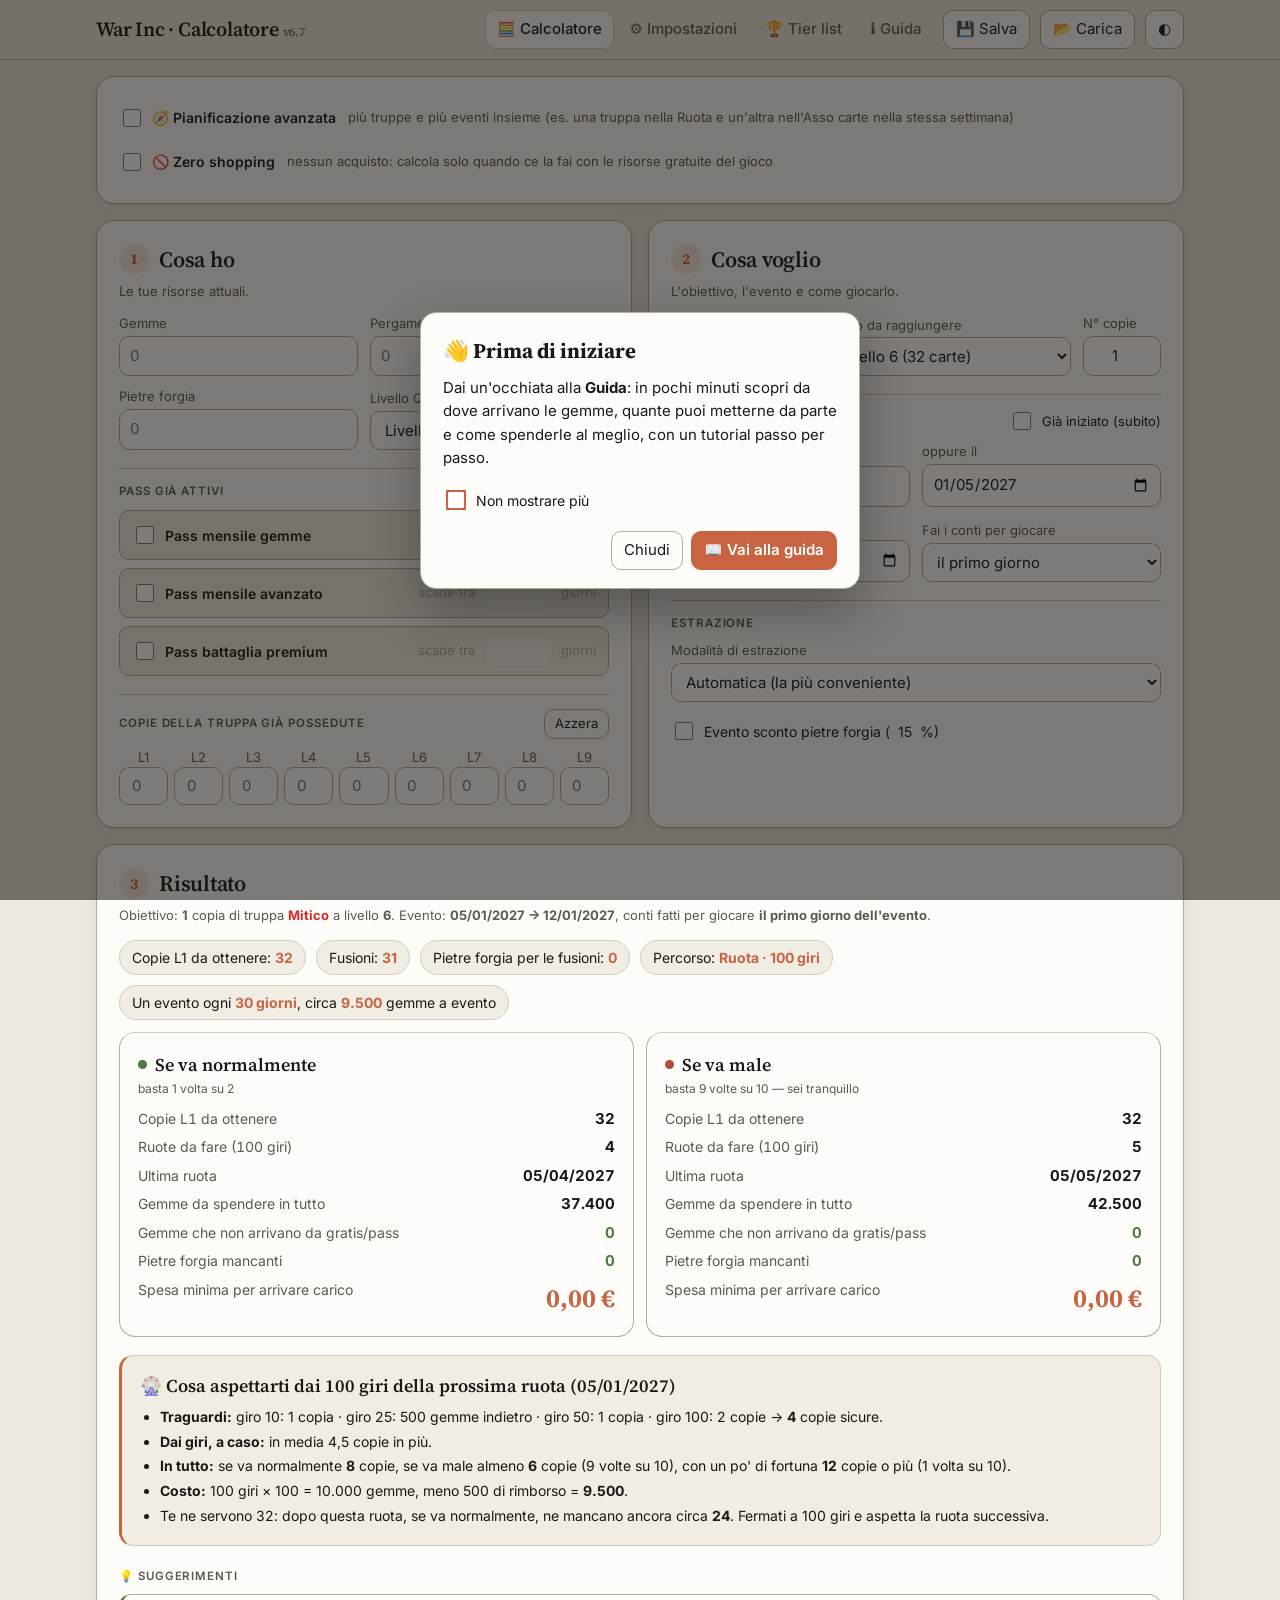
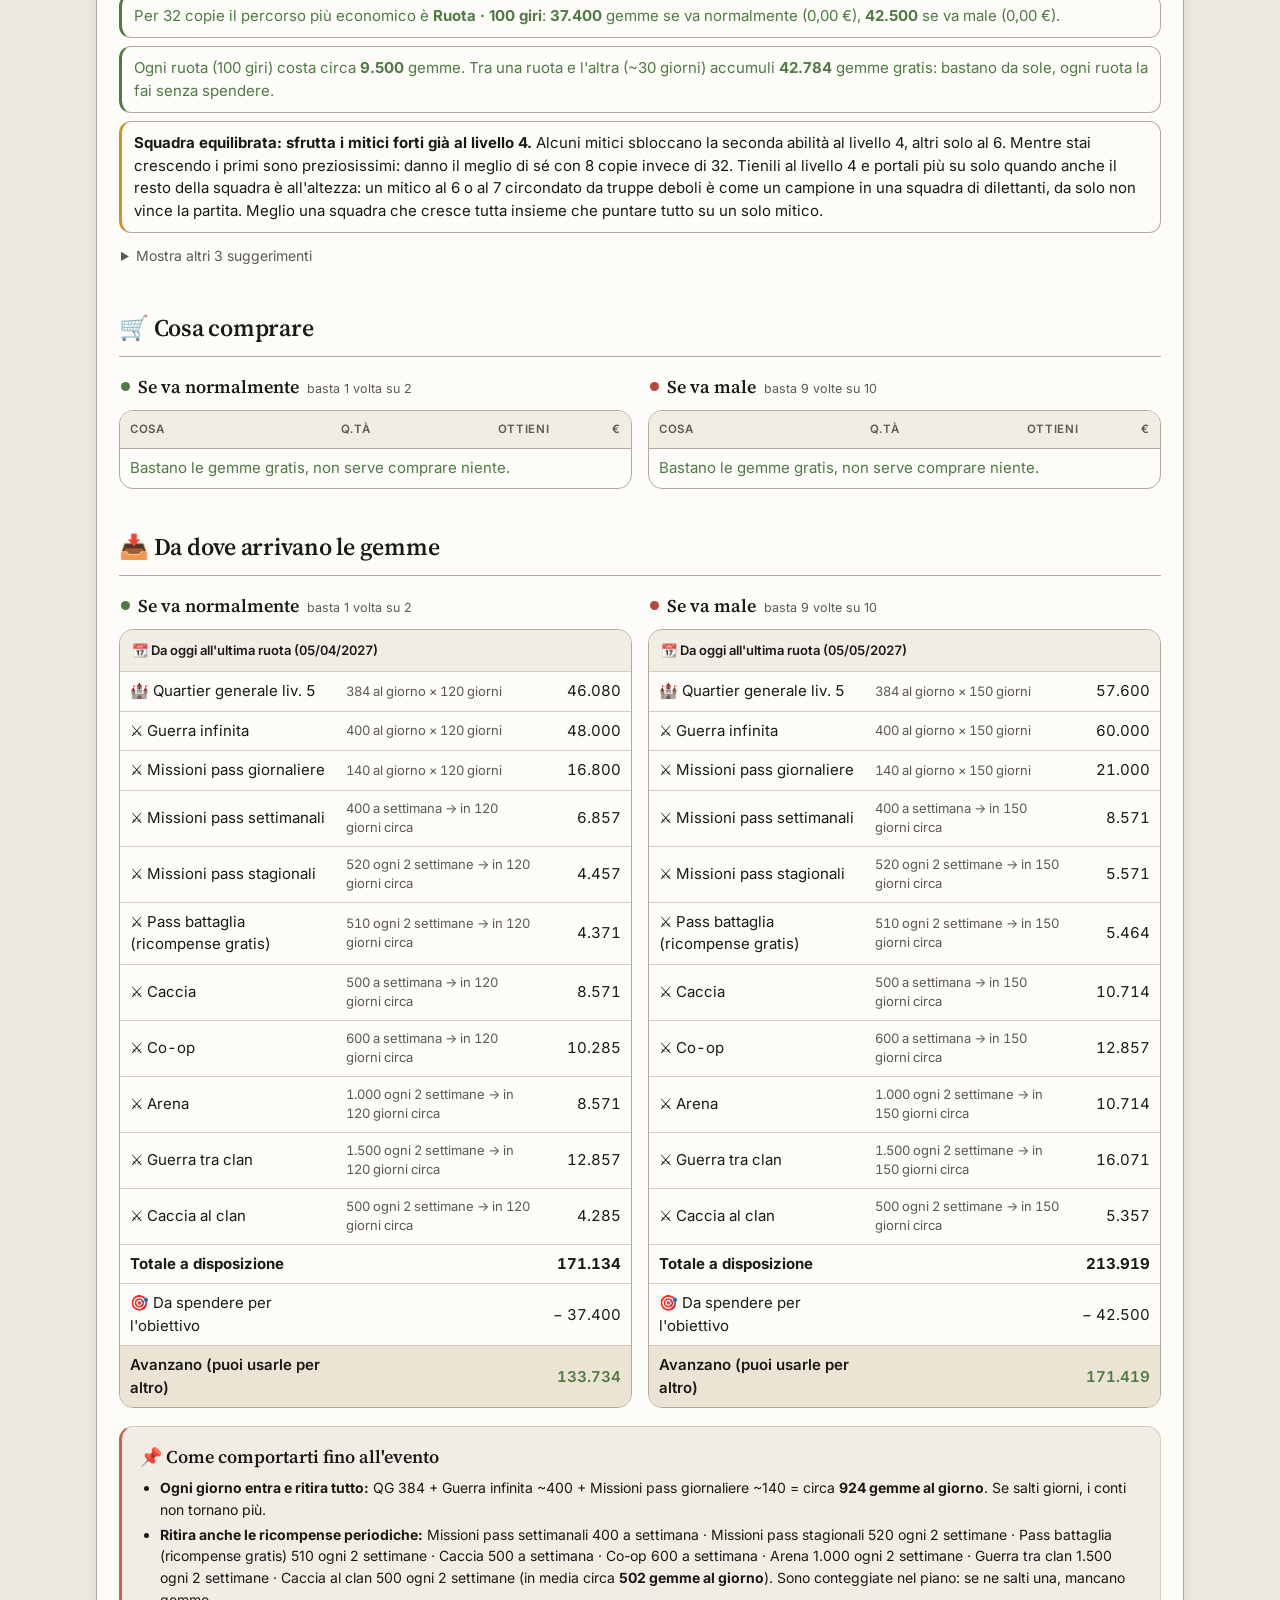
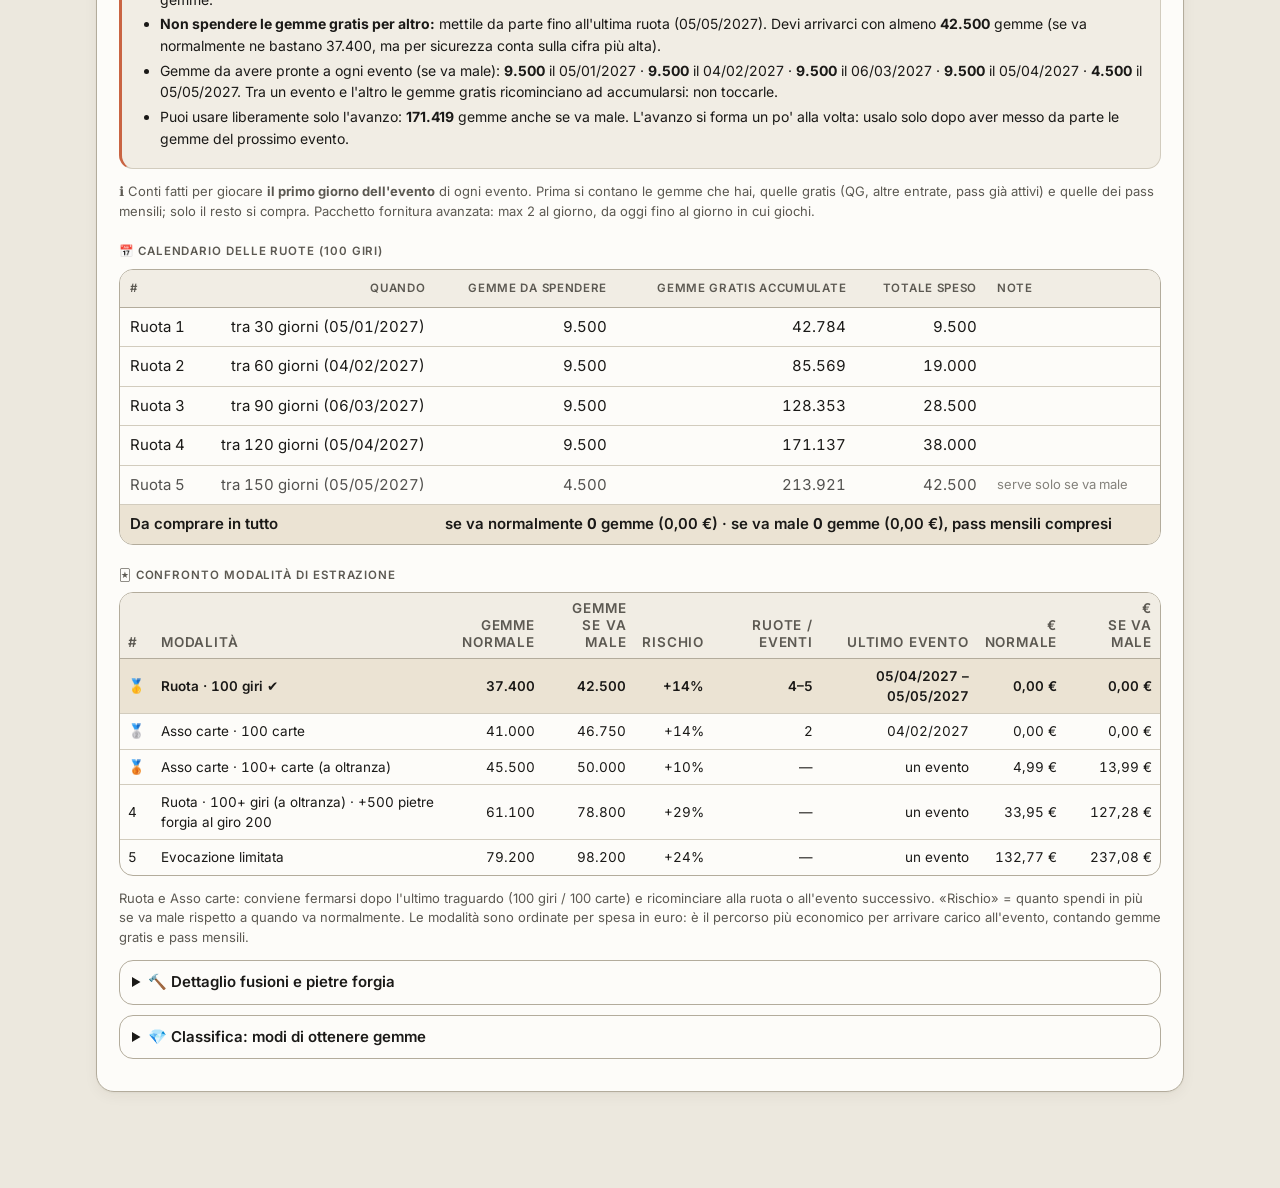
==== commit 3d8762cc: "v6.7: lista «Su chi investire» predefinita (33 personaggi) Co-Authored-By: Claude Opus 5.5 <noreply@" ====
--- a/index.html
+++ b/index.html
@@ -6,11 +6,11 @@
 <title>War Inc Calcolatore</title>
 <link rel="preconnect" href="https://fonts.googleapis.com"><link rel="preconnect" href="https://fonts.gstatic.com" crossorigin>
 <link href="https://fonts.googleapis.com/css2?family=Inter:wght@400;500;600;700&family=Source+Serif+4:opsz,wght@8..60,500;8..60,600;8..60,700&display=swap" rel="stylesheet">
-<link rel="stylesheet" href="css/style.css?v=6.6">
+<link rel="stylesheet" href="css/style.css?v=6.7">
 </head>
 <body>
 <div class="top"><div class="top-in">
-  <h1>War Inc<span class="lbl"> ·</span> Calcolatore <small>v6.6</small></h1>
+  <h1>War Inc<span class="lbl"> ·</span> Calcolatore <small>v6.7</small></h1>
   <nav class="tabs" id="tabs">
     <button data-p="calc" class="on">🧮 Calcolatore</button>
     <button data-p="mine" hidden>⛏️ Miniera</button><!-- miniera nascosta: da riattivare togliendo hidden -->
@@ -514,14 +514,14 @@
   <div class="dlgbtns"><button class="btn" id="guideDlgClose">Chiudi</button><button class="btn primary" id="guideDlgGo">📖 Vai alla guida</button></div>
 </dialog>
 
-<script src="js/dati.js?v=6.6"></script>
-<script src="js/calcoli.js?v=6.6"></script>
-<script src="js/calcolatore.js?v=6.6"></script>
-<script src="js/zero-shopping.js?v=6.6"></script>
-<script src="js/impostazioni.js?v=6.6"></script>
-<script src="js/avanzata.js?v=6.6"></script>
-<script src="js/miniera.js?v=6.6"></script>
-<script src="js/tierlist.js?v=6.6"></script>
-<script src="js/avvio.js?v=6.6"></script>
+<script src="js/dati.js?v=6.7"></script>
+<script src="js/calcoli.js?v=6.7"></script>
+<script src="js/calcolatore.js?v=6.7"></script>
+<script src="js/zero-shopping.js?v=6.7"></script>
+<script src="js/impostazioni.js?v=6.7"></script>
+<script src="js/avanzata.js?v=6.7"></script>
+<script src="js/miniera.js?v=6.7"></script>
+<script src="js/tierlist.js?v=6.7"></script>
+<script src="js/avvio.js?v=6.7"></script>
 </body>
 </html>
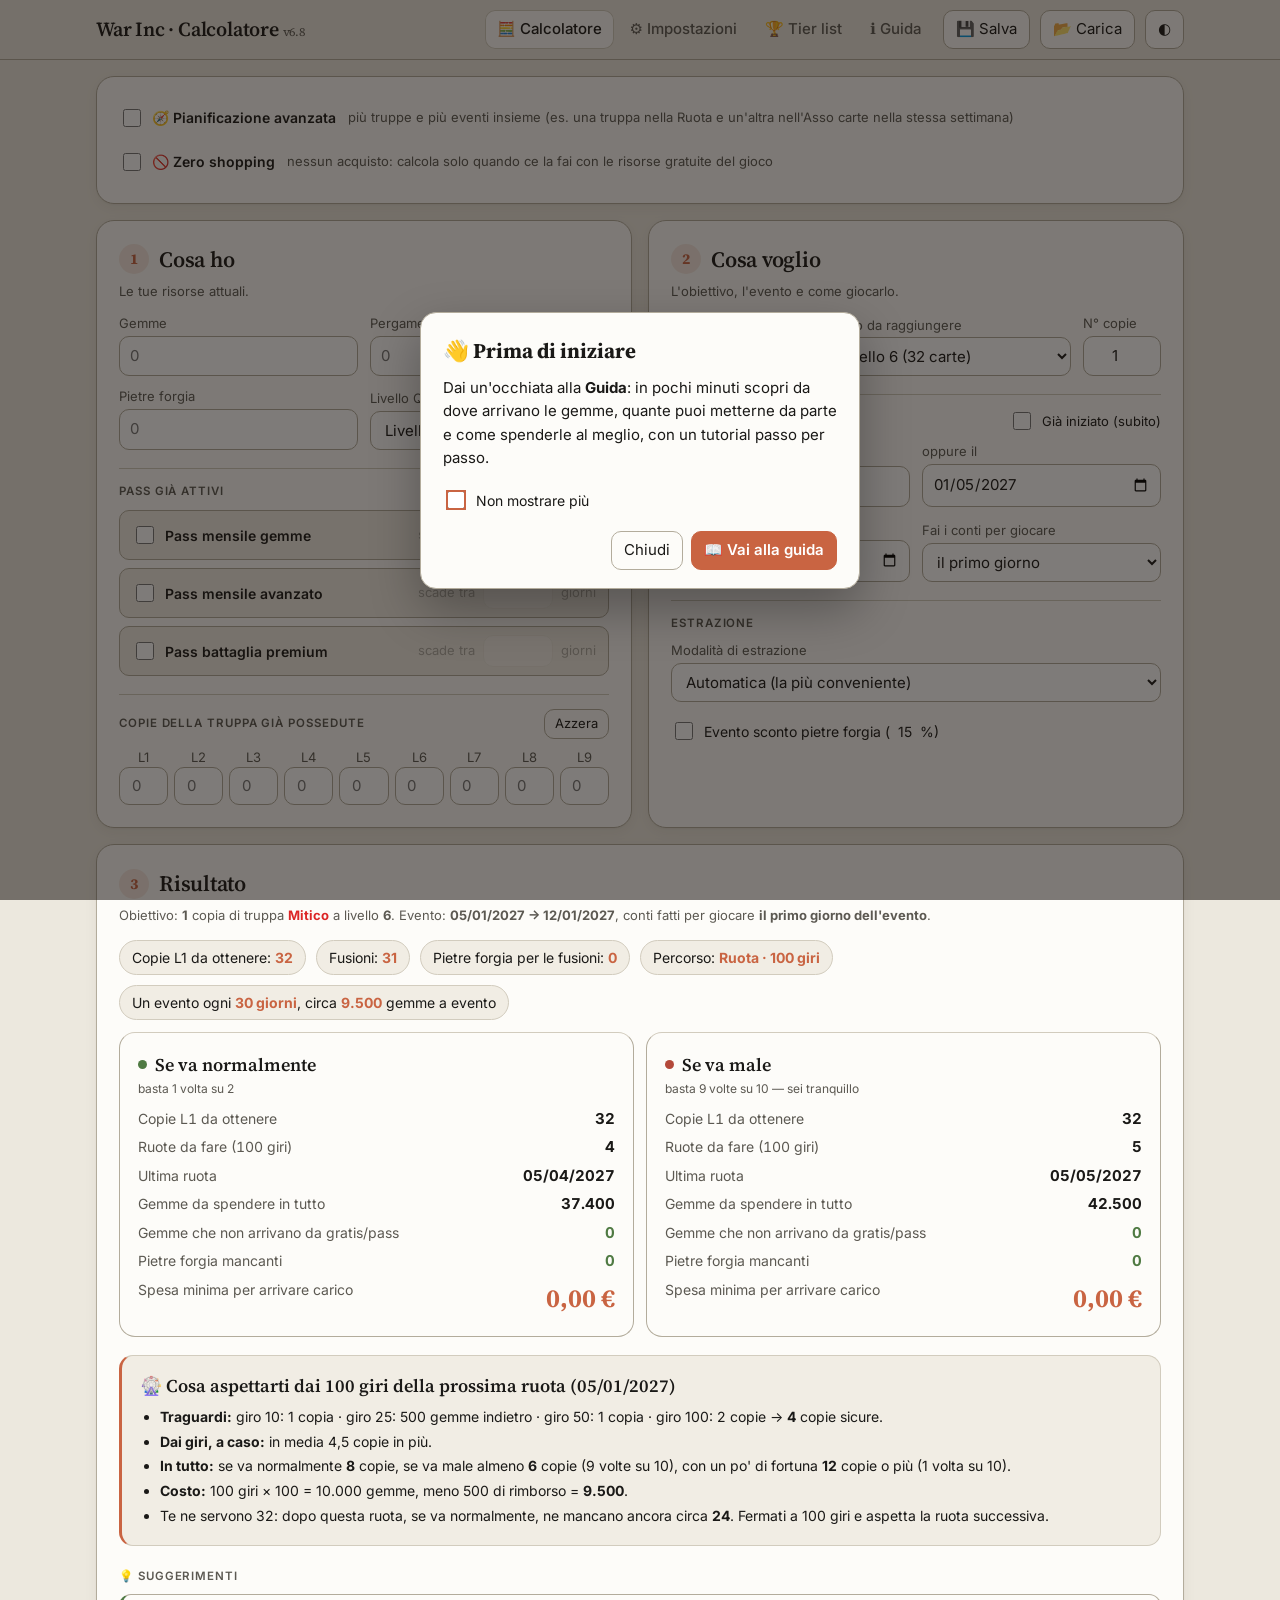
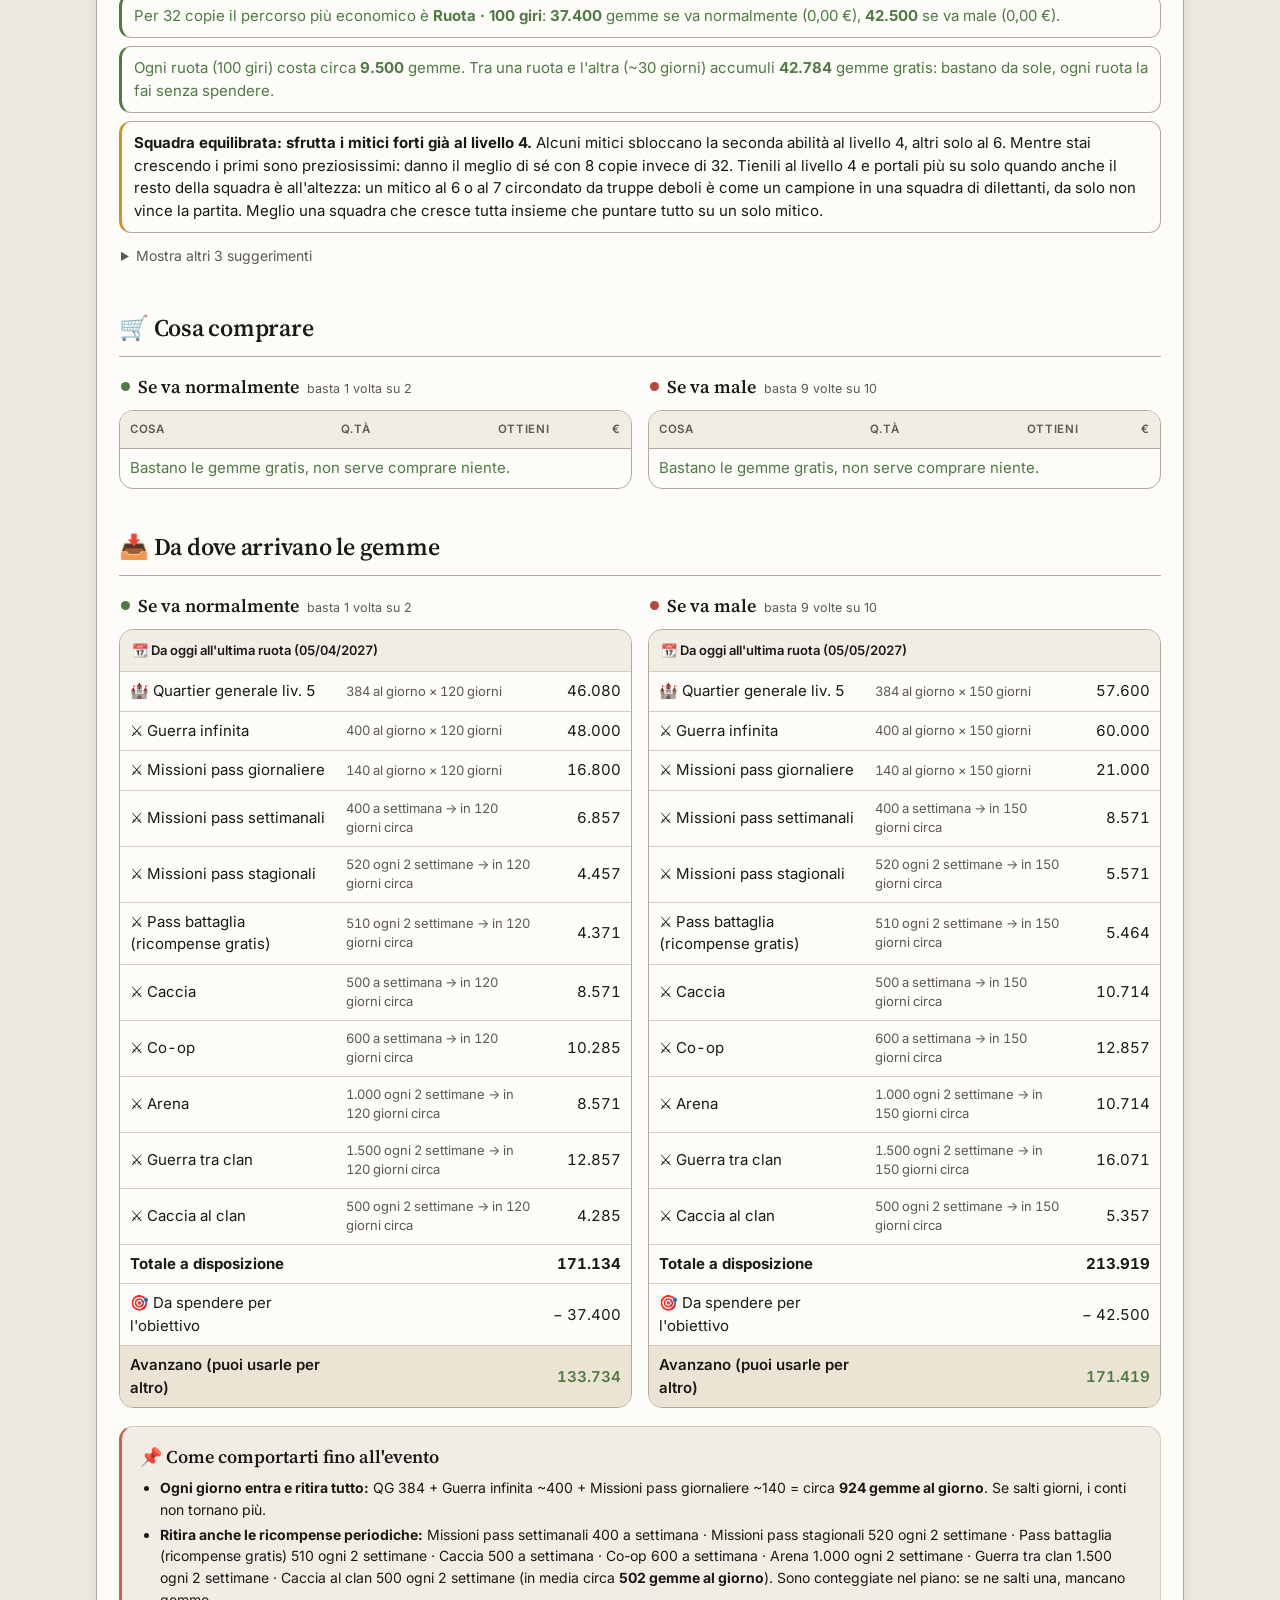
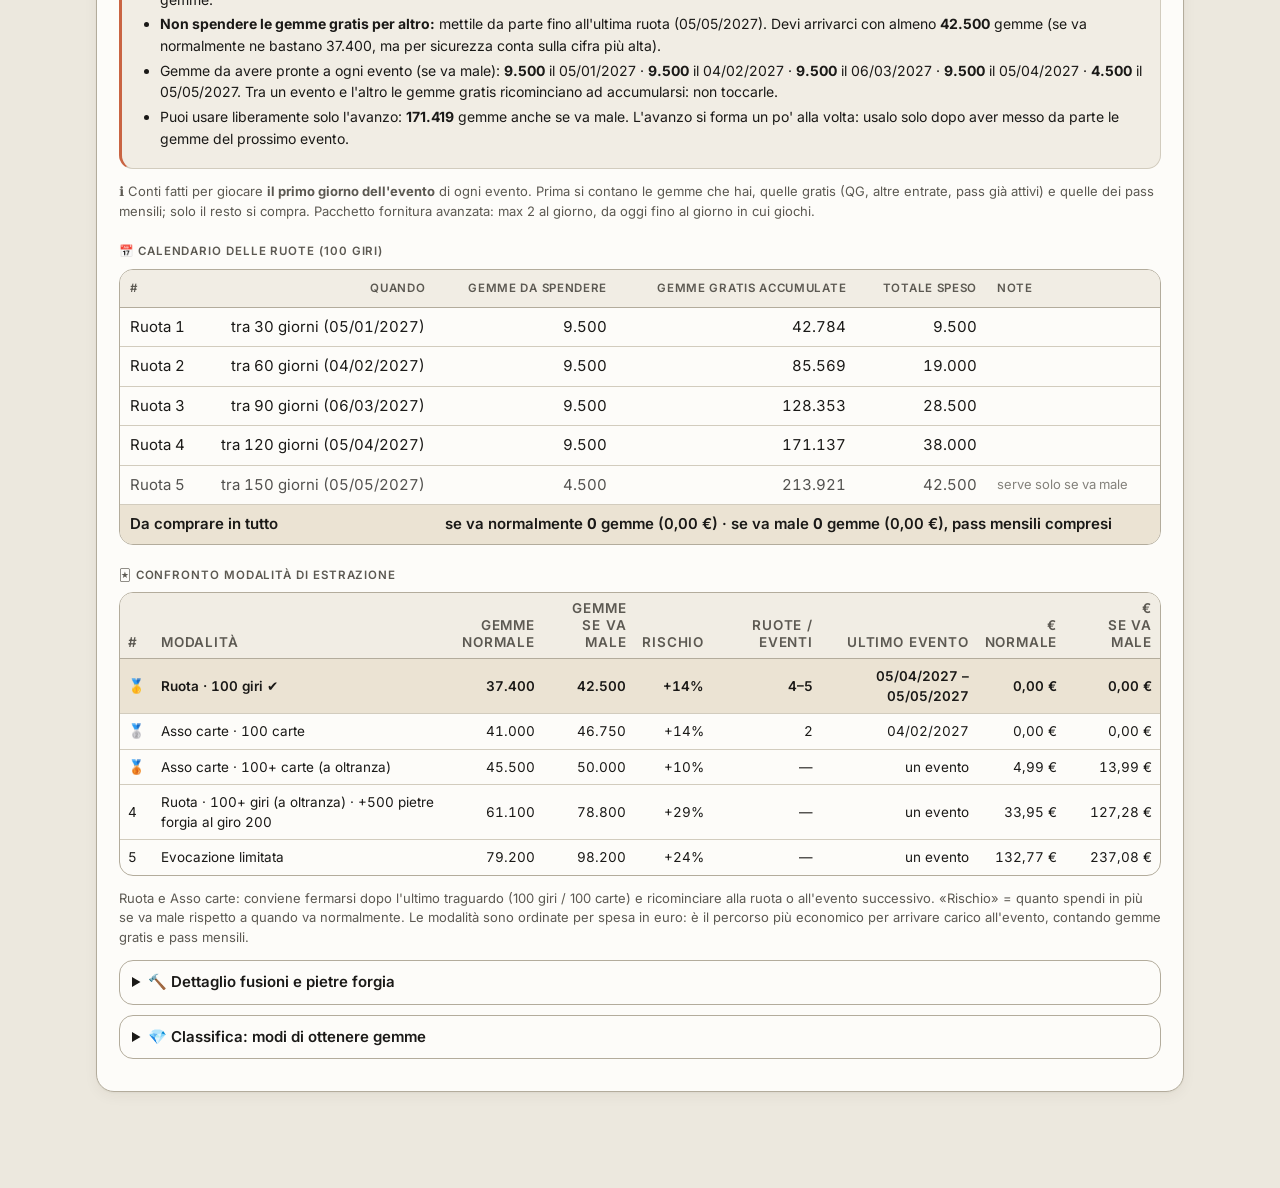
==== commit 1217bda7: "v6.8: sezione Formazioni (nascosta, si apre con #formazioni) Lettura automatica della formazione da " ====
--- a/index.html
+++ b/index.html
@@ -6,16 +6,17 @@
 <title>War Inc Calcolatore</title>
 <link rel="preconnect" href="https://fonts.googleapis.com"><link rel="preconnect" href="https://fonts.gstatic.com" crossorigin>
 <link href="https://fonts.googleapis.com/css2?family=Inter:wght@400;500;600;700&family=Source+Serif+4:opsz,wght@8..60,500;8..60,600;8..60,700&display=swap" rel="stylesheet">
-<link rel="stylesheet" href="css/style.css?v=6.7">
+<link rel="stylesheet" href="css/style.css?v=6.8">
 </head>
 <body>
 <div class="top"><div class="top-in">
-  <h1>War Inc<span class="lbl"> ·</span> Calcolatore <small>v6.7</small></h1>
+  <h1>War Inc<span class="lbl"> ·</span> Calcolatore <small>v6.8</small></h1>
   <nav class="tabs" id="tabs">
     <button data-p="calc" class="on">🧮 Calcolatore</button>
     <button data-p="mine" hidden>⛏️ Miniera</button><!-- miniera nascosta: da riattivare togliendo hidden -->
     <button data-p="set">⚙️ Impostazioni</button>
     <button data-p="tier">🏆 Tier list</button>
+    <button data-p="form" hidden>🧩 Formazioni</button><!-- nascosta: si apre con #formazioni nell'indirizzo -->
     <button data-p="info">ℹ️ Guida</button>
   </nav>
   <button class="btn" id="saveFileBtn" title="Scarica un file con impostazioni e dati inseriti">💾<span class="lbl"> Salva</span></button>
@@ -306,11 +307,12 @@
 <section class="page" id="p-tier">
   <div id="tierLists"></div>
   <input type="file" id="tlFile" accept=".json,application/json" hidden>
-  <dialog id="tlPick" aria-labelledby="tlPickT">
-    <div class="tlpickhead"><h2 id="tlPickT">Aggiungi personaggio</h2><button class="btn" id="tlPickClose">Chiudi</button></div>
-    <input type="search" id="tlPickQ" placeholder="Cerca per nome…">
-    <div id="tlPickGrid"></div>
-  </dialog>
+</section>
+
+<section class="page" id="p-form">
+  <div id="fmRoot"></div>
+  <input type="file" id="fmFile" accept="image/*" hidden>
+  <input type="file" id="fmJson" accept=".json,application/json" hidden>
 </section>
 
 <section class="page" id="p-info">
@@ -507,6 +509,11 @@
 </section>
 </div>
 
+<dialog id="tlPick" aria-labelledby="tlPickT">
+    <div class="tlpickhead"><h2 id="tlPickT">Aggiungi personaggio</h2><button class="btn" id="tlPickClose">Chiudi</button></div>
+    <input type="search" id="tlPickQ" placeholder="Cerca per nome…">
+    <div id="tlPickGrid"></div>
+  </dialog>
 <dialog id="guideDlg" aria-labelledby="guideDlgT">
   <h2 id="guideDlgT">👋 Prima di iniziare</h2>
   <p>Dai un'occhiata alla <b>Guida</b>: in pochi minuti scopri da dove arrivano le gemme, quante puoi metterne da parte e come spenderle al meglio, con un tutorial passo per passo.</p>
@@ -514,14 +521,15 @@
   <div class="dlgbtns"><button class="btn" id="guideDlgClose">Chiudi</button><button class="btn primary" id="guideDlgGo">📖 Vai alla guida</button></div>
 </dialog>
 
-<script src="js/dati.js?v=6.7"></script>
-<script src="js/calcoli.js?v=6.7"></script>
-<script src="js/calcolatore.js?v=6.7"></script>
-<script src="js/zero-shopping.js?v=6.7"></script>
-<script src="js/impostazioni.js?v=6.7"></script>
-<script src="js/avanzata.js?v=6.7"></script>
-<script src="js/miniera.js?v=6.7"></script>
-<script src="js/tierlist.js?v=6.7"></script>
-<script src="js/avvio.js?v=6.7"></script>
+<script src="js/dati.js?v=6.8"></script>
+<script src="js/calcoli.js?v=6.8"></script>
+<script src="js/calcolatore.js?v=6.8"></script>
+<script src="js/zero-shopping.js?v=6.8"></script>
+<script src="js/impostazioni.js?v=6.8"></script>
+<script src="js/avanzata.js?v=6.8"></script>
+<script src="js/miniera.js?v=6.8"></script>
+<script src="js/tierlist.js?v=6.8"></script>
+<script src="js/formazioni.js?v=6.8"></script>
+<script src="js/avvio.js?v=6.8"></script>
 </body>
 </html>
--- a/css/style.css
+++ b/css/style.css
@@ -330,3 +330,25 @@
   .tlrow.ed .tlcbs,.tlrow.ed .tmove{grid-column:2}
   .tcard{width:80px}
 }
+
+/* ===== Formazioni ===== */
+.fmbar{display:flex;gap:8px 12px;align-items:center;flex-wrap:wrap;margin:10px 0}
+.fmbar label{display:flex;gap:5px;align-items:center;font-size:13px;color:var(--muted)}
+.fmbar input[type=number]{width:52px;padding:4px;font:inherit;border:1px solid var(--line2);border-radius:6px;background:var(--input,var(--panel));color:var(--ink)}
+.fmbar select{padding:5px 6px;font:inherit;border:1px solid var(--line2);border-radius:6px;background:var(--input,var(--panel));color:var(--ink)}
+.fmname{flex:1;min-width:180px;width:auto}
+.fmcanvas{text-align:center}
+#fmCanvas{max-width:100%;max-height:75vh;touch-action:none;cursor:crosshair;border-radius:8px;border:1px solid var(--line2)}
+.fmgrid{display:grid;gap:4px;max-width:520px}
+.fmcell{position:relative;aspect-ratio:1;padding:0;border:2px solid transparent;border-radius:9px;background:var(--panel2);cursor:pointer;overflow:hidden}
+.fmcell img{width:100%;height:100%;display:block}
+.fmcell.empty{border:2px dashed var(--line2)}
+.fmcell.unsure{border-color:#e08a2b;box-shadow:0 0 0 2px #e08a2b55}
+.fmcell.sel{border-color:var(--accent);box-shadow:0 0 0 3px var(--accent-soft)}
+.fmlv{position:absolute;left:2px;bottom:2px;min-width:18px;height:18px;border-radius:9px;background:#1d4f91;color:#fff;font:700 12px/18px Inter,sans-serif;text-align:center;box-shadow:0 0 0 1.5px #fff}
+.fmgrid.mini{max-width:200px;gap:2px}.fmgrid.mini .fmcell{border-width:1px;border-radius:4px;cursor:default}.fmgrid.mini .fmlv{display:none}
+.fmed{display:flex;gap:8px 12px;align-items:center;flex-wrap:wrap;margin:10px 0;padding:8px 10px;border:1px solid var(--accent);border-radius:10px;background:var(--accent-soft)}
+.fmed img{width:40px;height:40px;border-radius:8px}
+.fmsums{display:grid;grid-template-columns:repeat(auto-fill,minmax(190px,1fr));gap:6px}
+.fmsum{display:flex;gap:8px;align-items:center;font-size:13px}.fmsum img{width:36px;height:36px;border-radius:7px}
+.fmsaved{display:flex;gap:14px;align-items:flex-start;padding:12px 0;border-top:1px solid var(--line)}
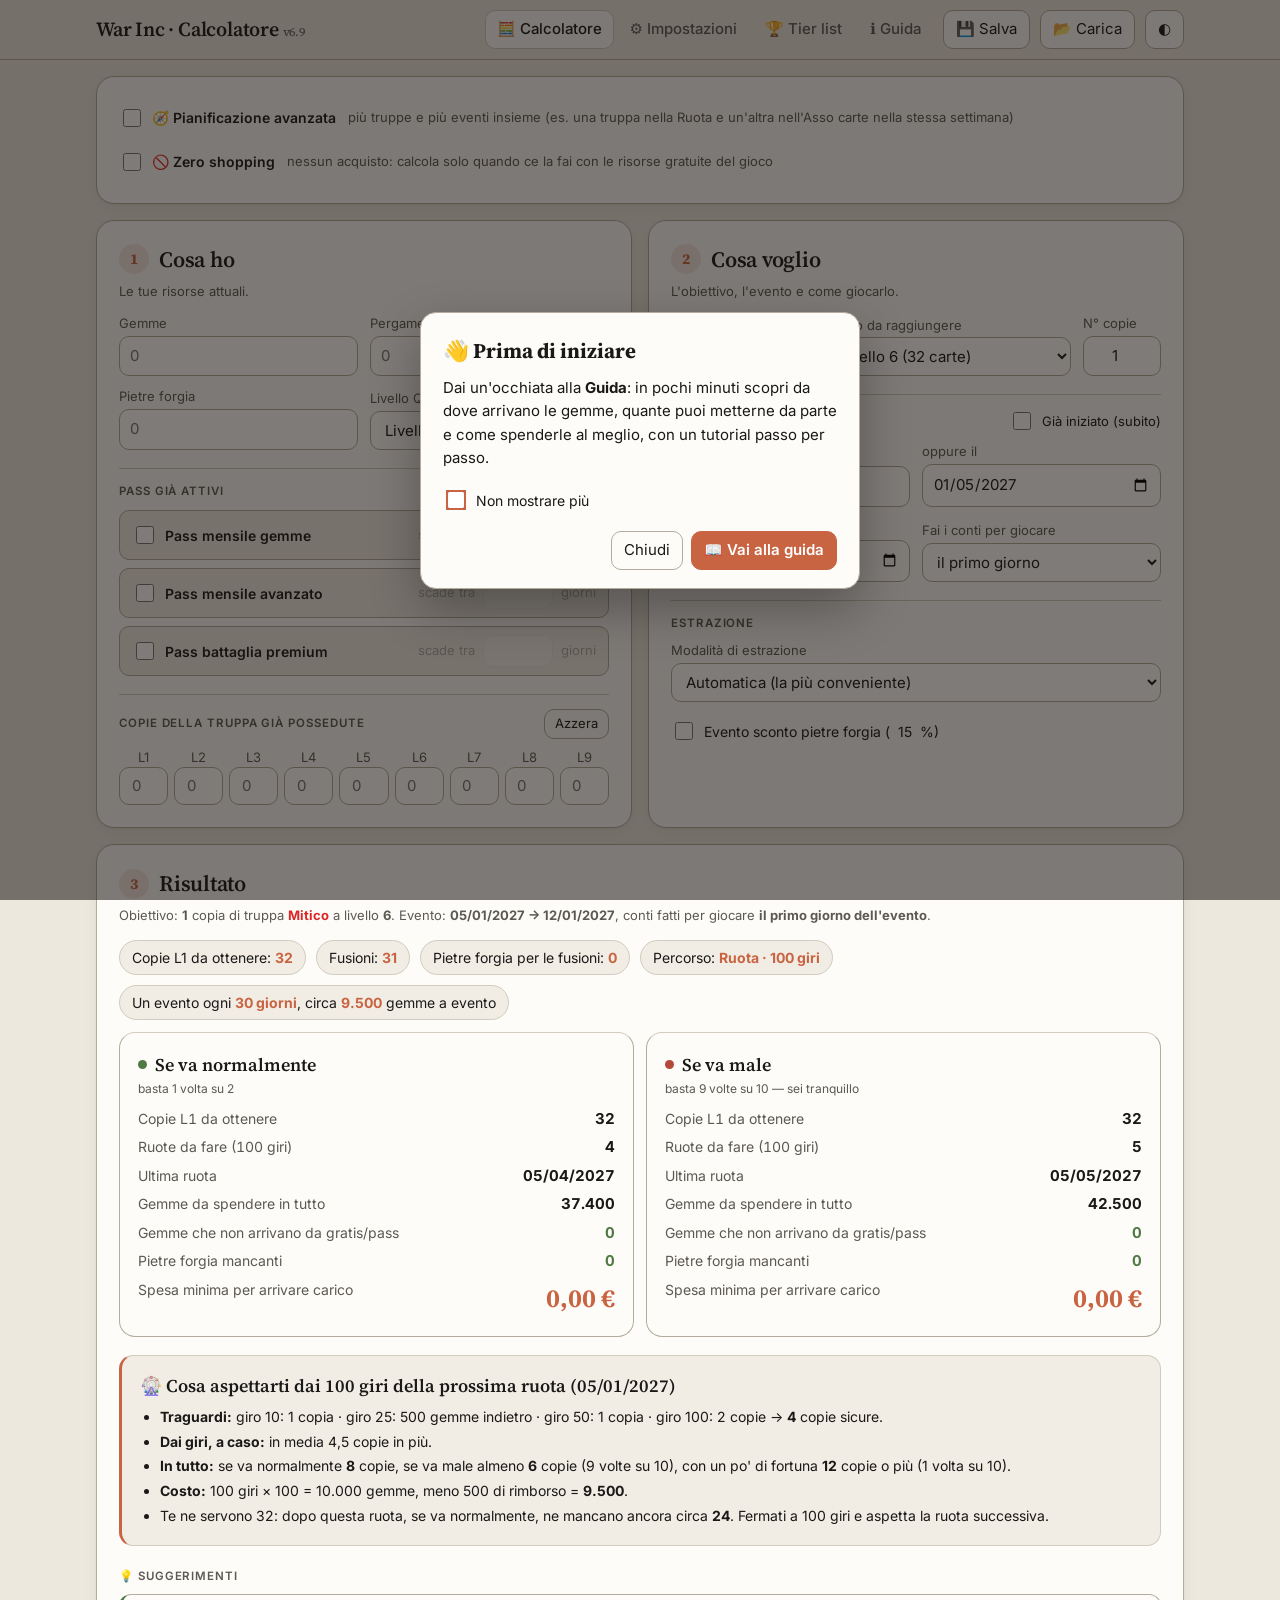
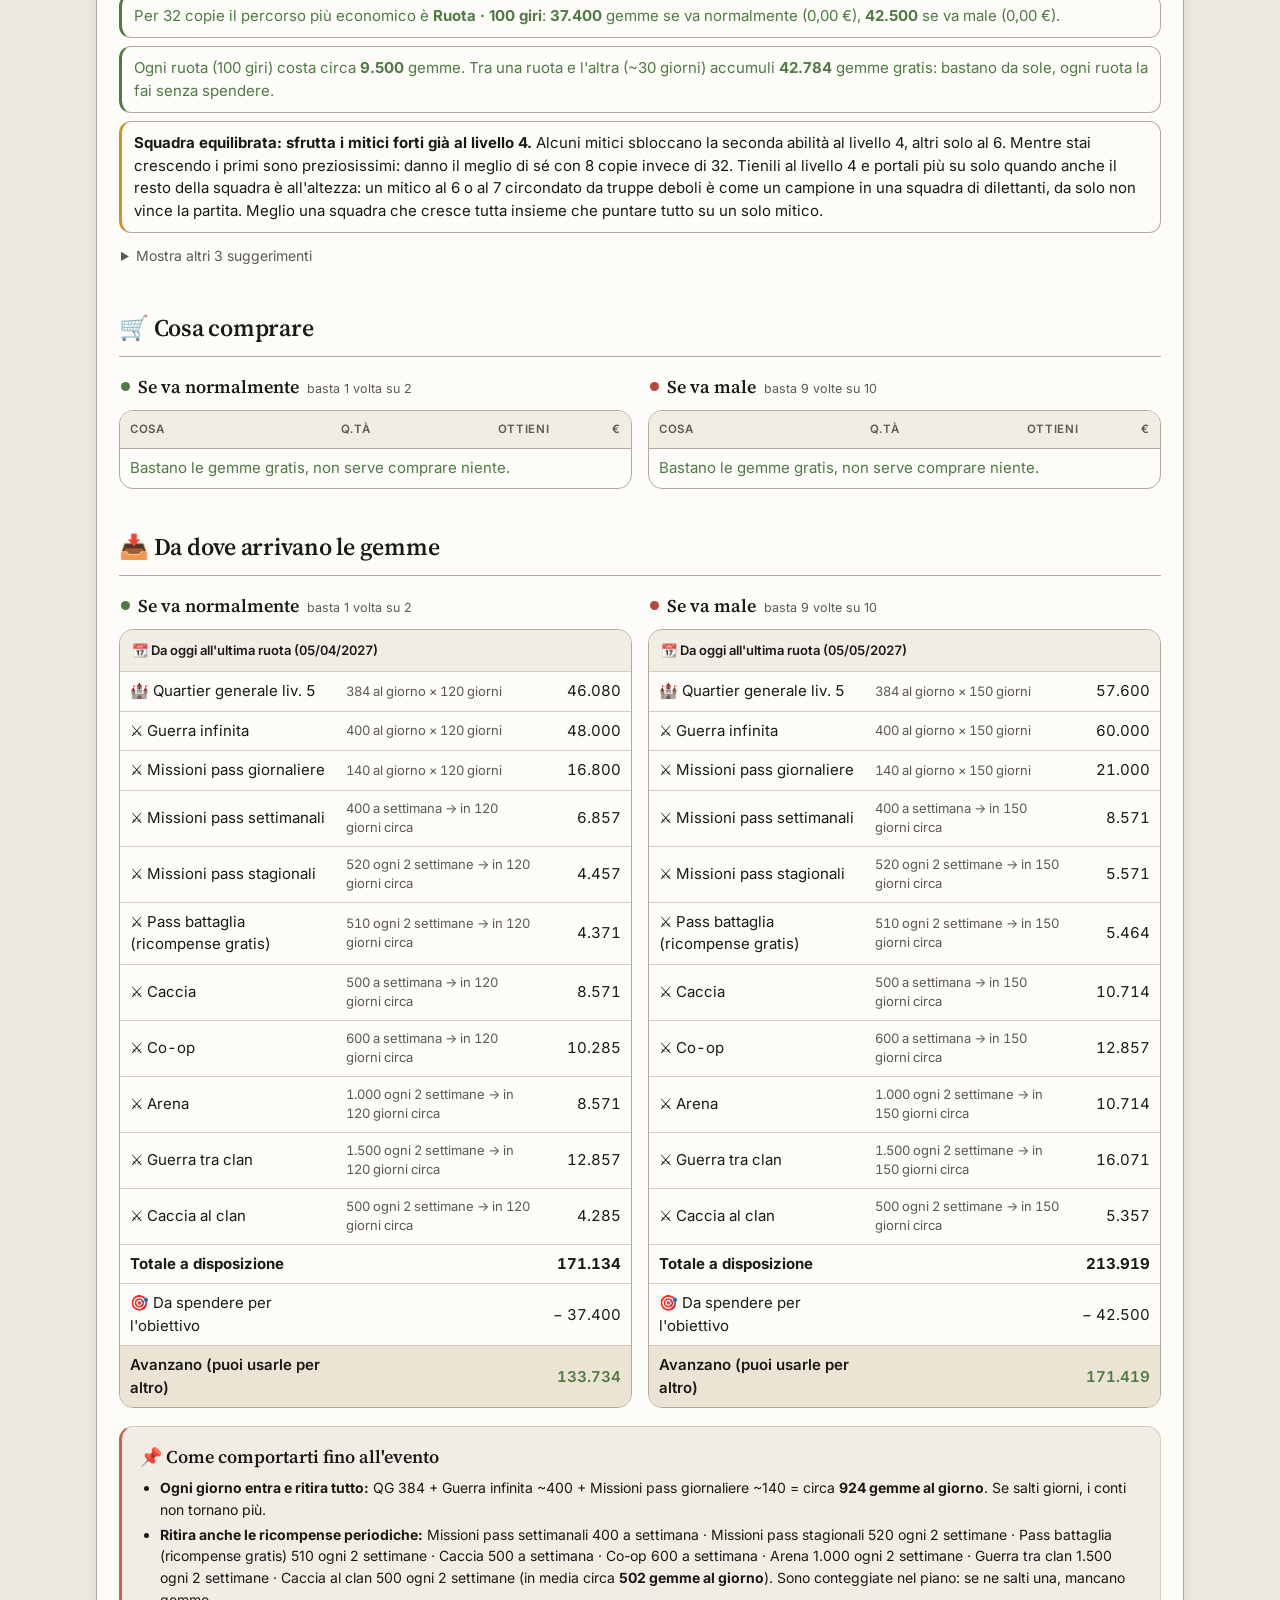
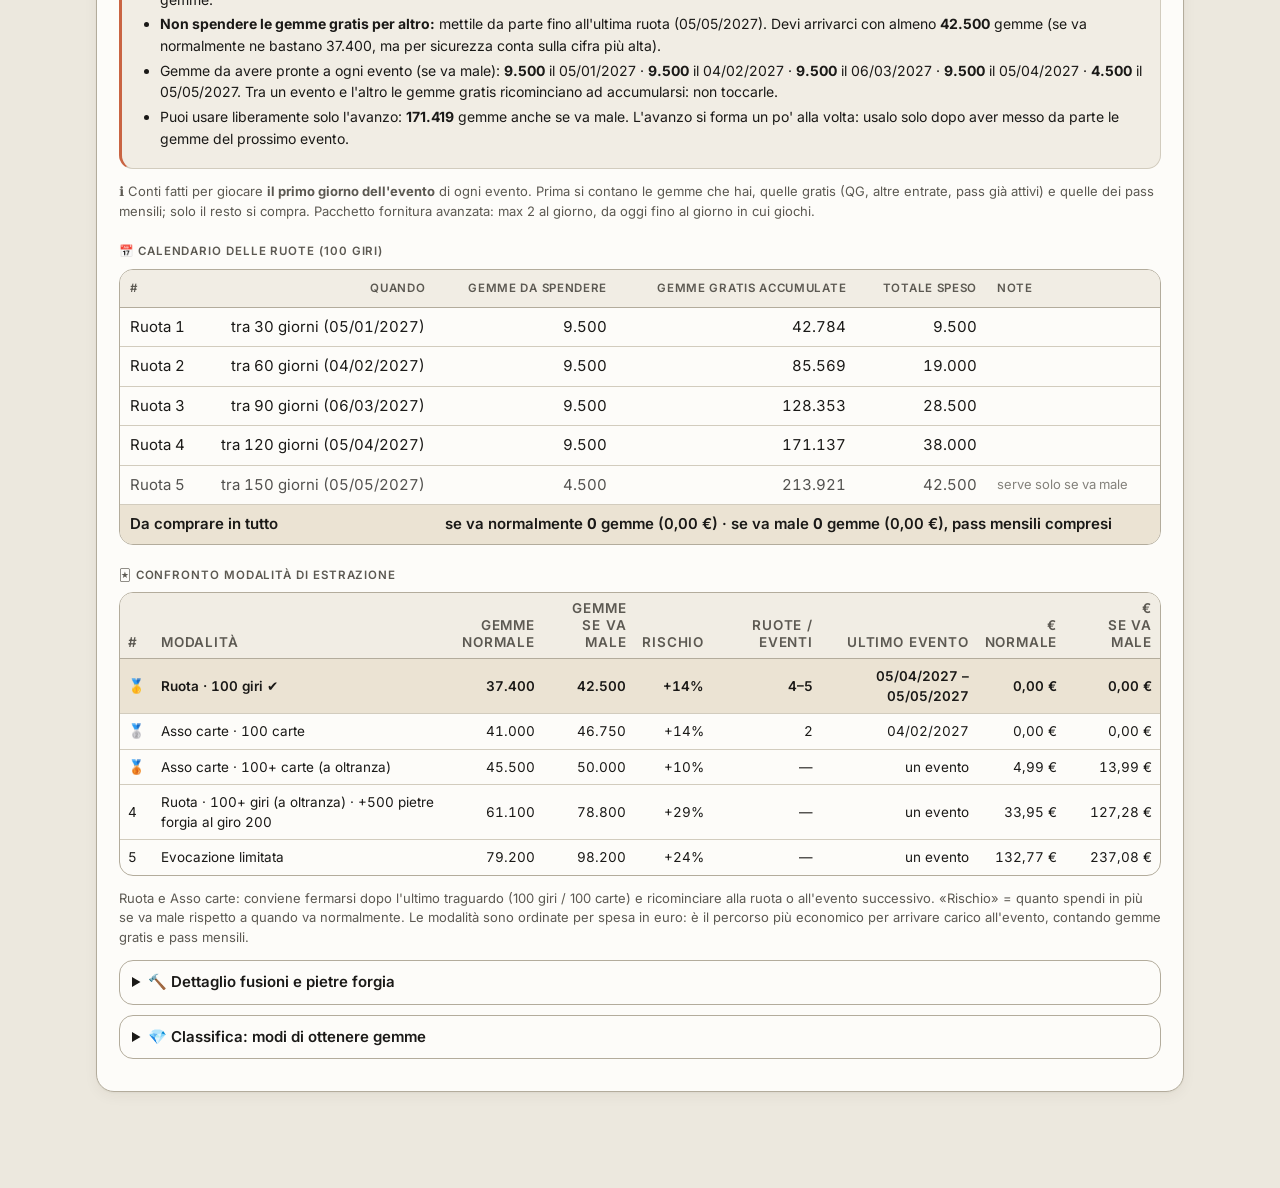
==== commit bbb7ed46: "v6.9: icona del sito; Formazioni si apre anche cambiando l'indirizzo a pagina aperta o con ?formazio" ====
--- a/index.html
+++ b/index.html
@@ -4,13 +4,16 @@
 <meta charset="utf-8">
 <meta name="viewport" content="width=device-width,initial-scale=1">
 <title>War Inc Calcolatore</title>
+<link rel="icon" type="image/png" sizes="32x32" href="img/icona/favicon-32.png">
+<link rel="icon" type="image/png" sizes="64x64" href="img/icona/favicon-64.png">
+<link rel="apple-touch-icon" href="img/icona/apple-touch-icon.png">
 <link rel="preconnect" href="https://fonts.googleapis.com"><link rel="preconnect" href="https://fonts.gstatic.com" crossorigin>
 <link href="https://fonts.googleapis.com/css2?family=Inter:wght@400;500;600;700&family=Source+Serif+4:opsz,wght@8..60,500;8..60,600;8..60,700&display=swap" rel="stylesheet">
-<link rel="stylesheet" href="css/style.css?v=6.8">
+<link rel="stylesheet" href="css/style.css?v=6.9">
 </head>
 <body>
 <div class="top"><div class="top-in">
-  <h1>War Inc<span class="lbl"> ·</span> Calcolatore <small>v6.8</small></h1>
+  <h1>War Inc<span class="lbl"> ·</span> Calcolatore <small>v6.9</small></h1>
   <nav class="tabs" id="tabs">
     <button data-p="calc" class="on">🧮 Calcolatore</button>
     <button data-p="mine" hidden>⛏️ Miniera</button><!-- miniera nascosta: da riattivare togliendo hidden -->
@@ -521,15 +524,15 @@
   <div class="dlgbtns"><button class="btn" id="guideDlgClose">Chiudi</button><button class="btn primary" id="guideDlgGo">📖 Vai alla guida</button></div>
 </dialog>
 
-<script src="js/dati.js?v=6.8"></script>
-<script src="js/calcoli.js?v=6.8"></script>
-<script src="js/calcolatore.js?v=6.8"></script>
-<script src="js/zero-shopping.js?v=6.8"></script>
-<script src="js/impostazioni.js?v=6.8"></script>
-<script src="js/avanzata.js?v=6.8"></script>
-<script src="js/miniera.js?v=6.8"></script>
-<script src="js/tierlist.js?v=6.8"></script>
-<script src="js/formazioni.js?v=6.8"></script>
-<script src="js/avvio.js?v=6.8"></script>
+<script src="js/dati.js?v=6.9"></script>
+<script src="js/calcoli.js?v=6.9"></script>
+<script src="js/calcolatore.js?v=6.9"></script>
+<script src="js/zero-shopping.js?v=6.9"></script>
+<script src="js/impostazioni.js?v=6.9"></script>
+<script src="js/avanzata.js?v=6.9"></script>
+<script src="js/miniera.js?v=6.9"></script>
+<script src="js/tierlist.js?v=6.9"></script>
+<script src="js/formazioni.js?v=6.9"></script>
+<script src="js/avvio.js?v=6.9"></script>
 </body>
 </html>
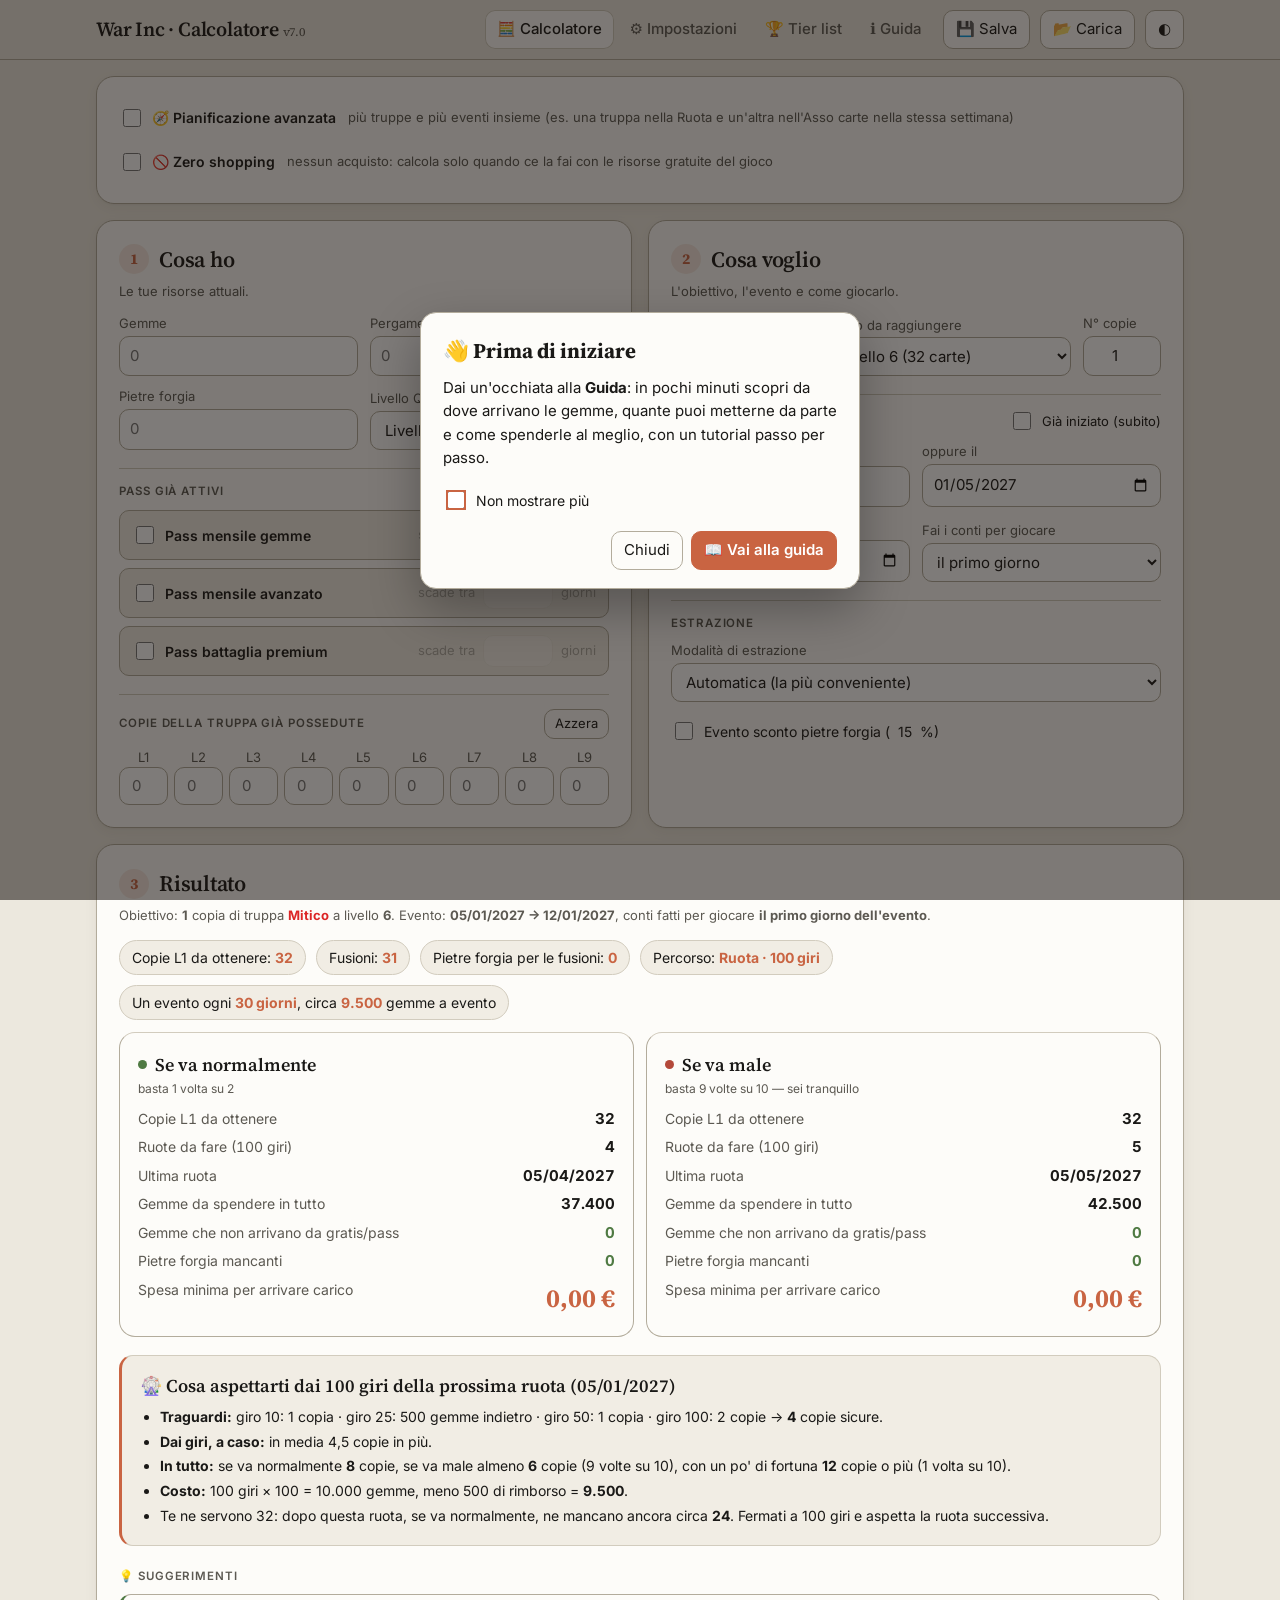
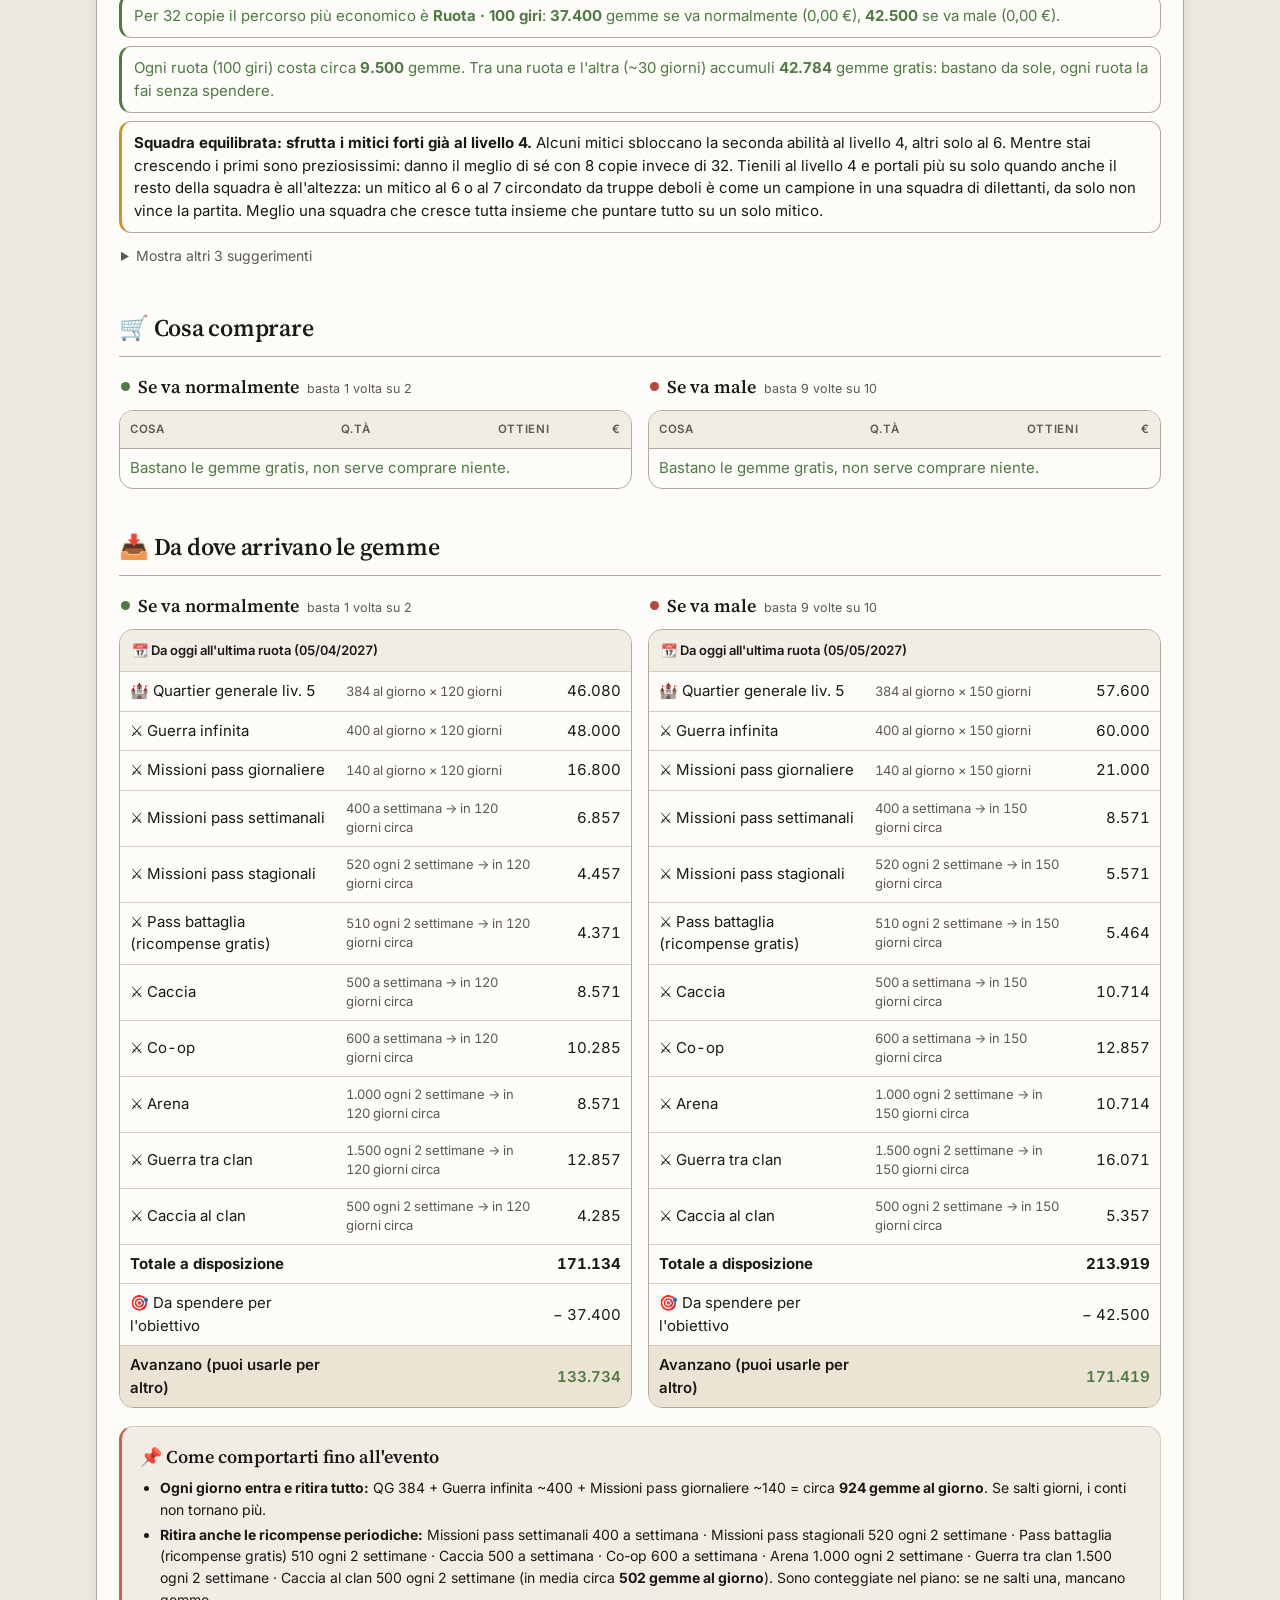
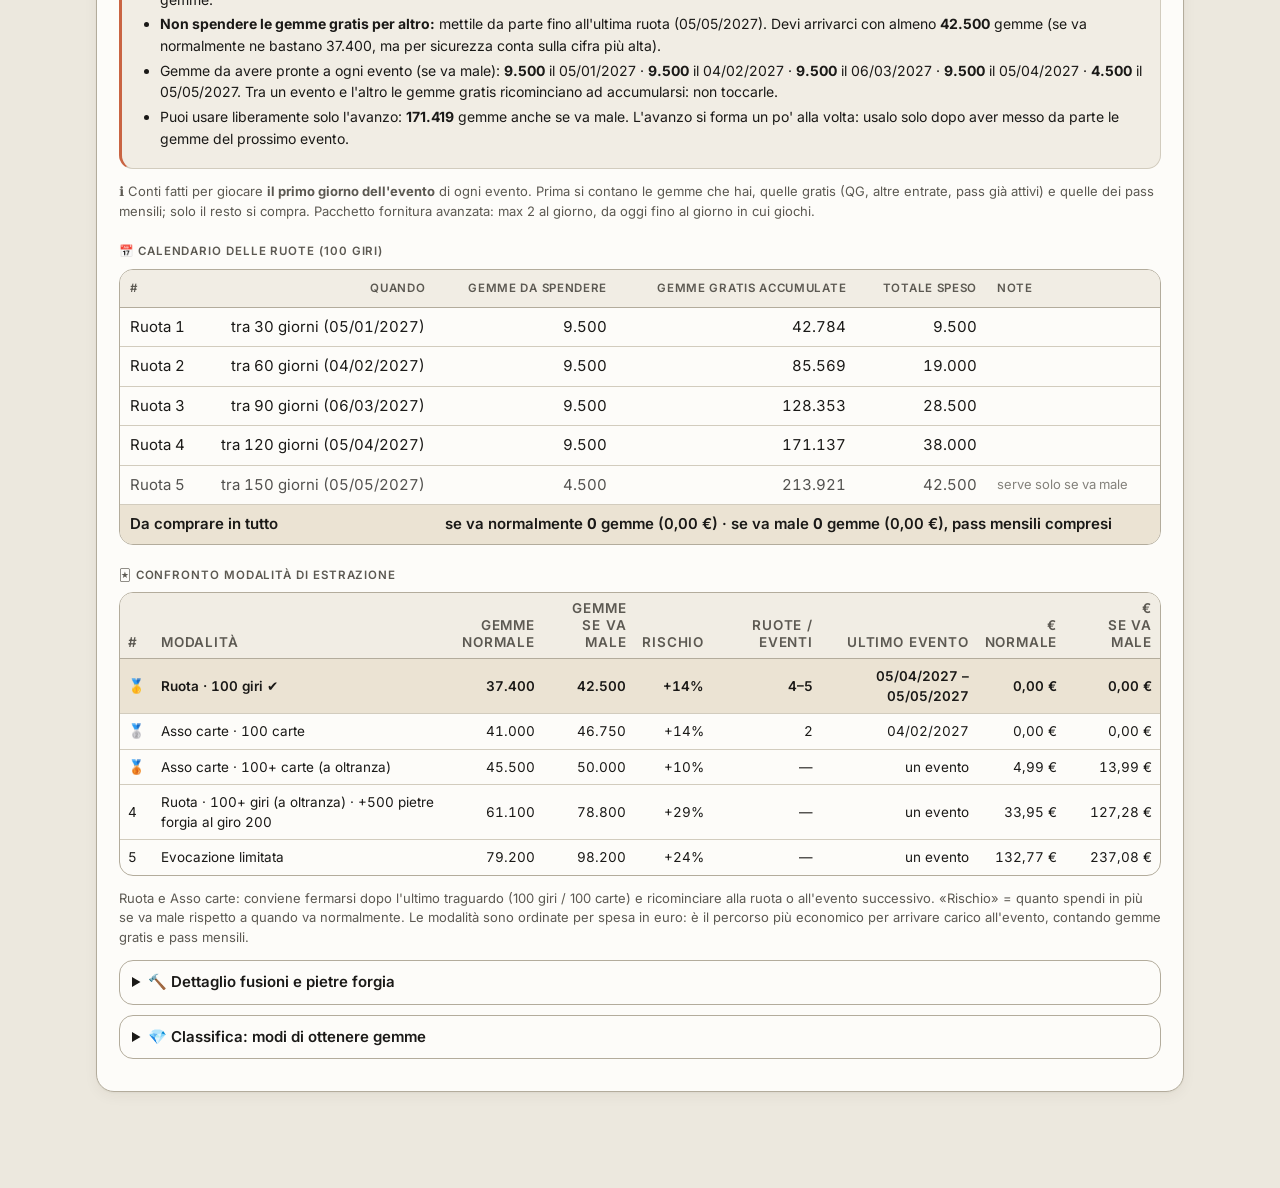
==== commit 055740f1: "v7.0: installabile come app (manifest + service worker) con banner «Installa l'app» Co-Authored-By: " ====
--- a/index.html
+++ b/index.html
@@ -7,13 +7,17 @@
 <link rel="icon" type="image/png" sizes="32x32" href="img/icona/favicon-32.png">
 <link rel="icon" type="image/png" sizes="64x64" href="img/icona/favicon-64.png">
 <link rel="apple-touch-icon" href="img/icona/apple-touch-icon.png">
+<link rel="manifest" href="manifest.webmanifest">
+<meta name="theme-color" content="#c96442">
+<meta name="apple-mobile-web-app-capable" content="yes">
+<meta name="apple-mobile-web-app-title" content="War Inc Calc">
 <link rel="preconnect" href="https://fonts.googleapis.com"><link rel="preconnect" href="https://fonts.gstatic.com" crossorigin>
 <link href="https://fonts.googleapis.com/css2?family=Inter:wght@400;500;600;700&family=Source+Serif+4:opsz,wght@8..60,500;8..60,600;8..60,700&display=swap" rel="stylesheet">
-<link rel="stylesheet" href="css/style.css?v=6.9">
+<link rel="stylesheet" href="css/style.css?v=7.0">
 </head>
 <body>
 <div class="top"><div class="top-in">
-  <h1>War Inc<span class="lbl"> ·</span> Calcolatore <small>v6.9</small></h1>
+  <h1>War Inc<span class="lbl"> ·</span> Calcolatore <small>v7.0</small></h1>
   <nav class="tabs" id="tabs">
     <button data-p="calc" class="on">🧮 Calcolatore</button>
     <button data-p="mine" hidden>⛏️ Miniera</button><!-- miniera nascosta: da riattivare togliendo hidden -->
@@ -27,6 +31,12 @@
   <input type="file" id="loadFile" accept=".json,application/json" style="display:none">
   <button class="btn" id="themeBtn" title="Cambia tema">◐</button>
 </div></div>
+
+<div class="instbar" id="instBar" hidden>
+  <img src="img/icona/favicon-64.png" alt="" width="36" height="36">
+  <div><b>Installa l'app</b><span id="instTxt">Aprila dalla schermata Home, come un'app vera, anche senza connessione.</span></div>
+  <span class="instbtns"><button class="btn primary" id="instGo">Installa</button><button class="btn" id="instNo">No grazie</button></span>
+</div>
 
 <div class="wrap">
 <!-- =================== CALCOLATORE =================== -->
@@ -524,15 +534,15 @@
   <div class="dlgbtns"><button class="btn" id="guideDlgClose">Chiudi</button><button class="btn primary" id="guideDlgGo">📖 Vai alla guida</button></div>
 </dialog>
 
-<script src="js/dati.js?v=6.9"></script>
-<script src="js/calcoli.js?v=6.9"></script>
-<script src="js/calcolatore.js?v=6.9"></script>
-<script src="js/zero-shopping.js?v=6.9"></script>
-<script src="js/impostazioni.js?v=6.9"></script>
-<script src="js/avanzata.js?v=6.9"></script>
-<script src="js/miniera.js?v=6.9"></script>
-<script src="js/tierlist.js?v=6.9"></script>
-<script src="js/formazioni.js?v=6.9"></script>
-<script src="js/avvio.js?v=6.9"></script>
+<script src="js/dati.js?v=7.0"></script>
+<script src="js/calcoli.js?v=7.0"></script>
+<script src="js/calcolatore.js?v=7.0"></script>
+<script src="js/zero-shopping.js?v=7.0"></script>
+<script src="js/impostazioni.js?v=7.0"></script>
+<script src="js/avanzata.js?v=7.0"></script>
+<script src="js/miniera.js?v=7.0"></script>
+<script src="js/tierlist.js?v=7.0"></script>
+<script src="js/formazioni.js?v=7.0"></script>
+<script src="js/avvio.js?v=7.0"></script>
 </body>
 </html>
--- a/css/style.css
+++ b/css/style.css
@@ -352,3 +352,11 @@
 .fmsums{display:grid;grid-template-columns:repeat(auto-fill,minmax(190px,1fr));gap:6px}
 .fmsum{display:flex;gap:8px;align-items:center;font-size:13px}.fmsum img{width:36px;height:36px;border-radius:7px}
 .fmsaved{display:flex;gap:14px;align-items:flex-start;padding:12px 0;border-top:1px solid var(--line)}
+
+/* ===== Banner installazione app ===== */
+.instbar{display:flex;align-items:center;gap:10px 12px;flex-wrap:wrap;max-width:1088px;margin:12px auto 0;padding:10px 14px;border:1px solid var(--accent);border-radius:14px;background:var(--accent-soft);box-sizing:border-box;width:calc(100% - 32px)}
+.instbar[hidden]{display:none}
+.instbar img{border-radius:9px;flex:none}
+.instbar>div{flex:1;min-width:180px;display:grid;gap:2px;font-size:13.5px;line-height:1.4}
+.instbar>div b{font-size:14.5px}
+.instbtns{display:flex;gap:8px;margin-left:auto}
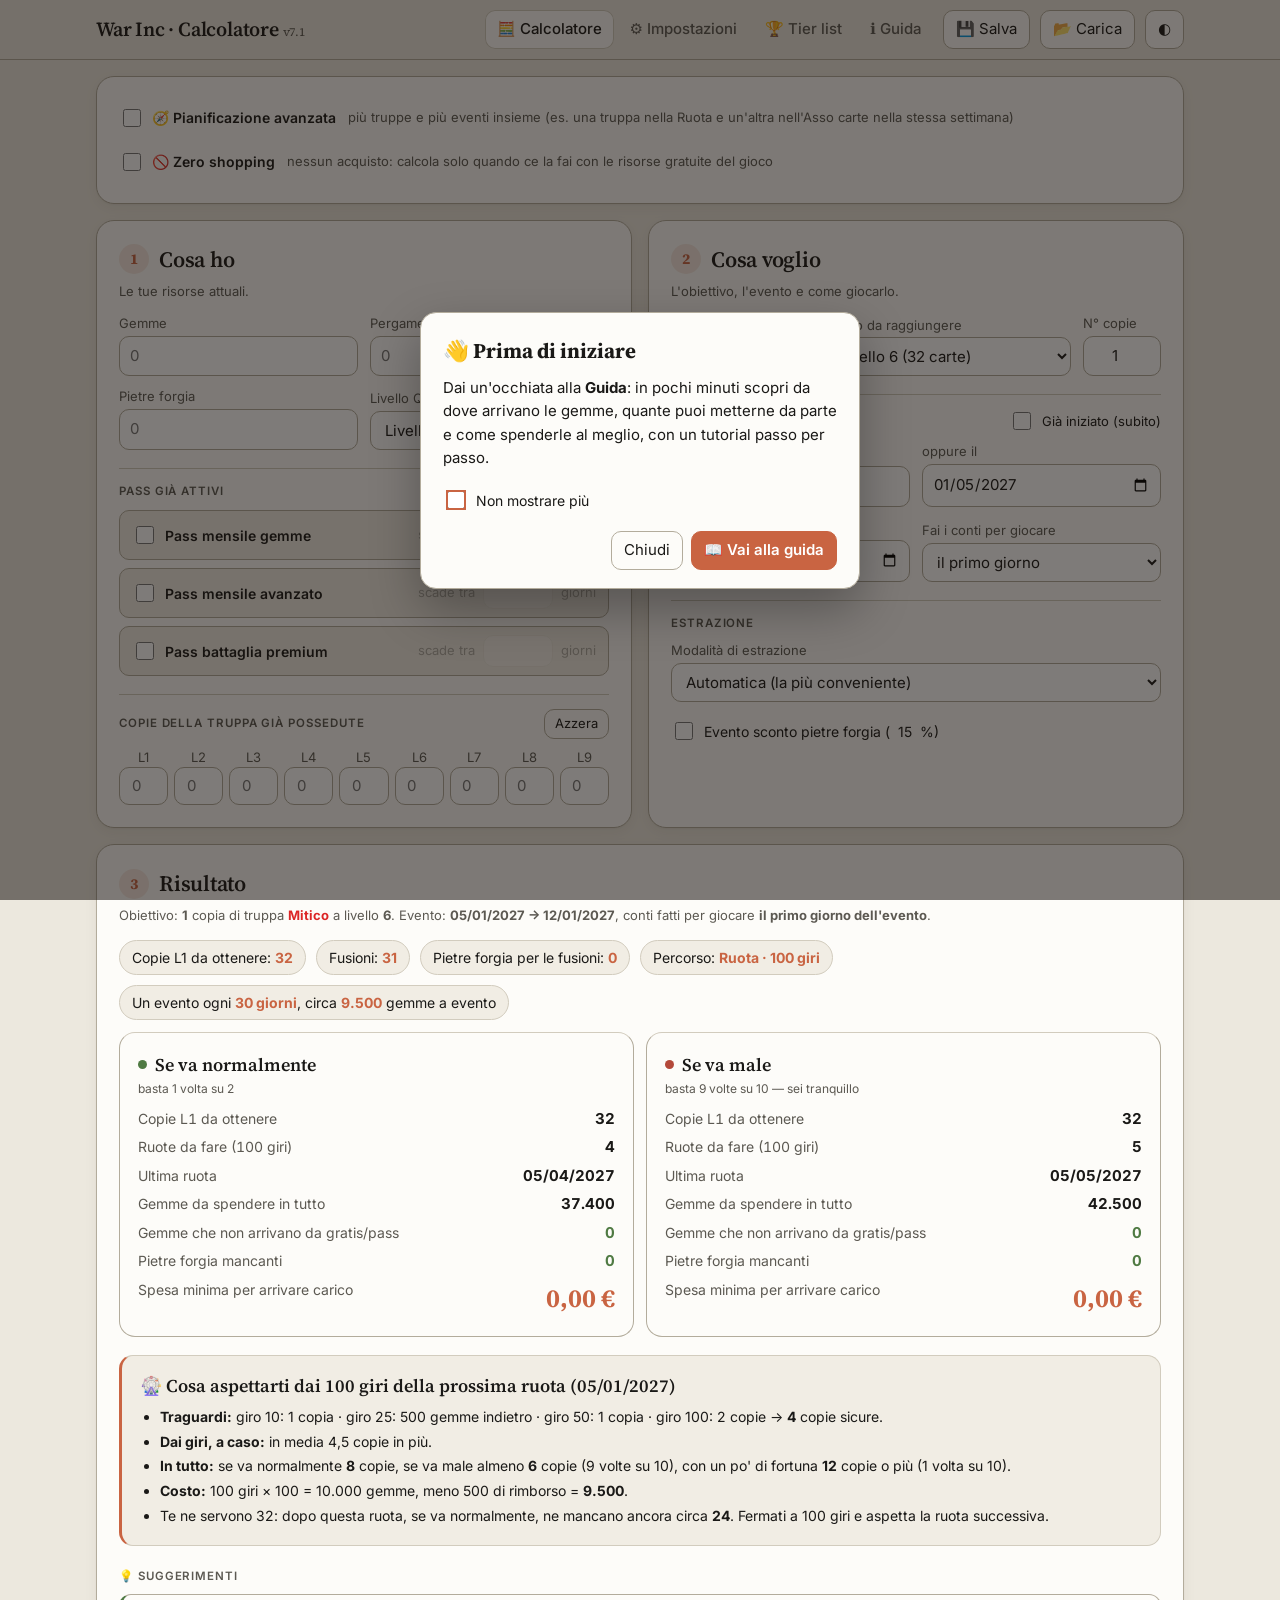
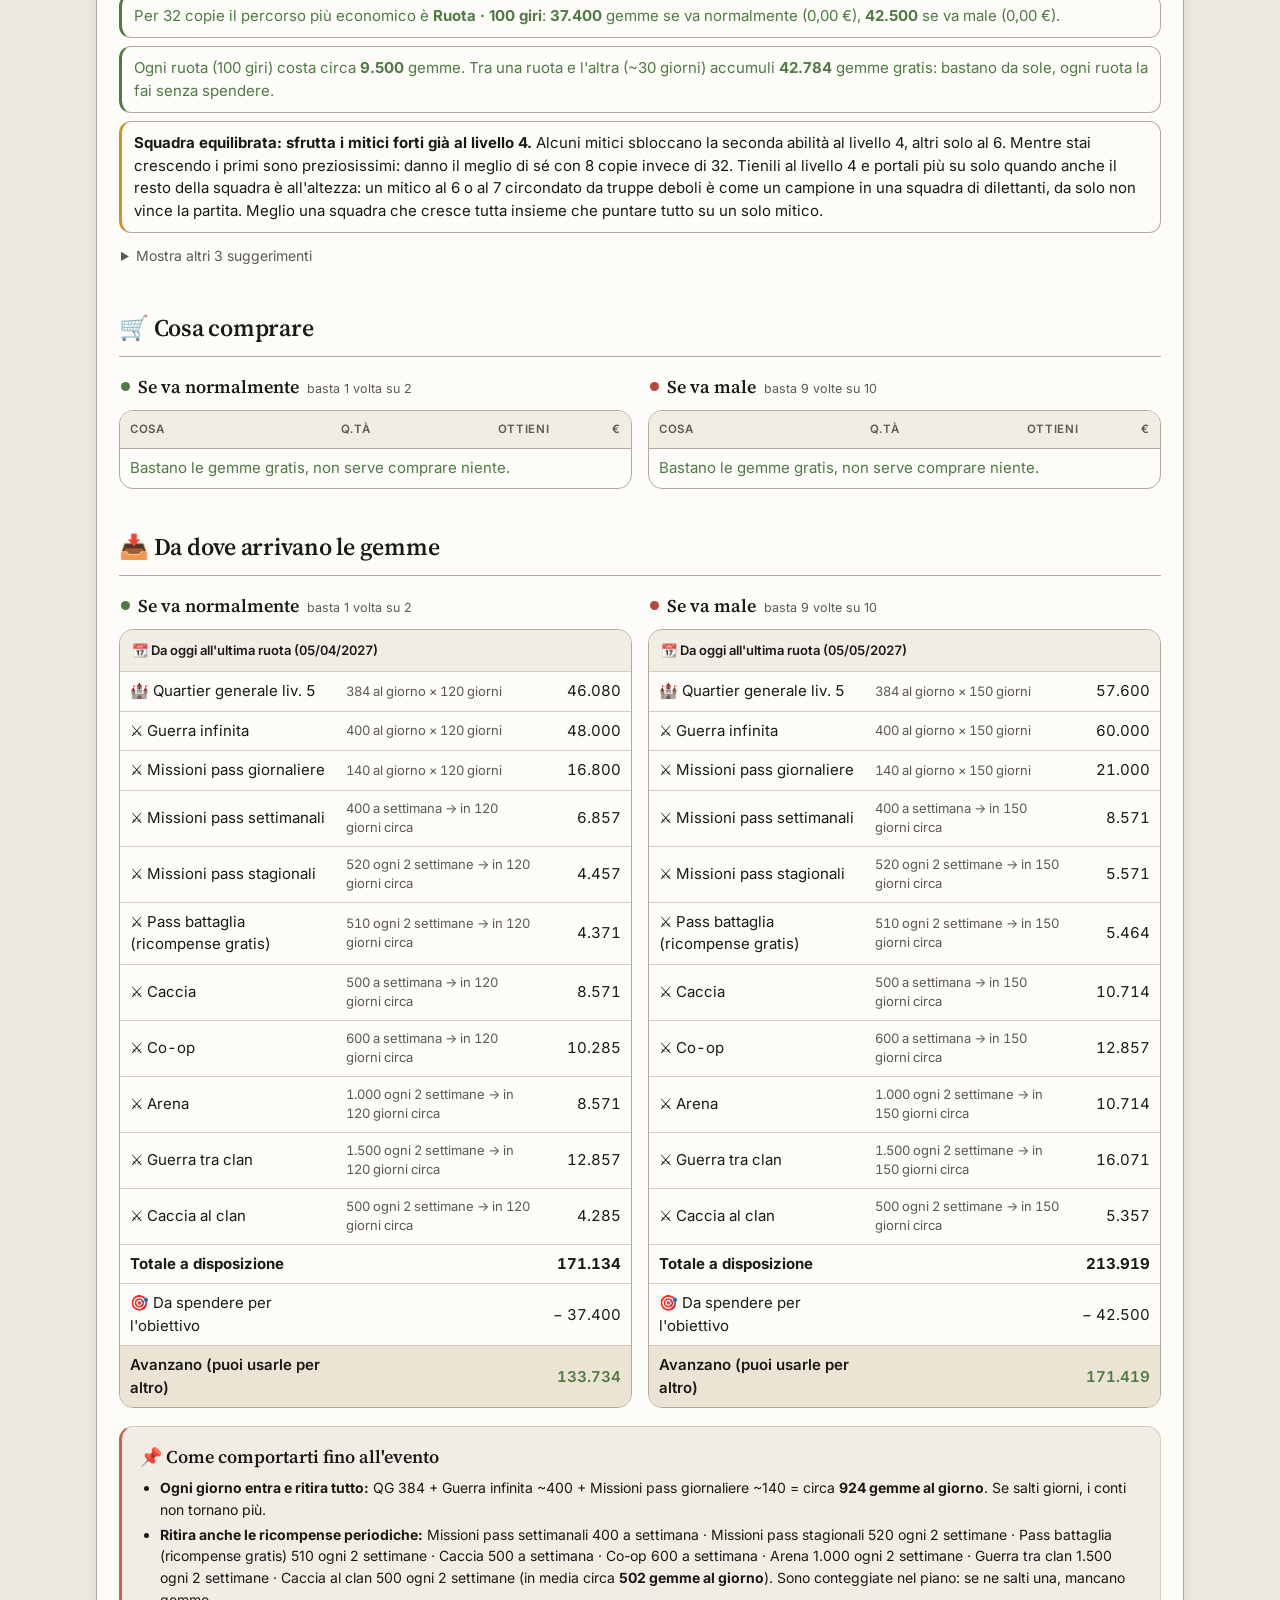
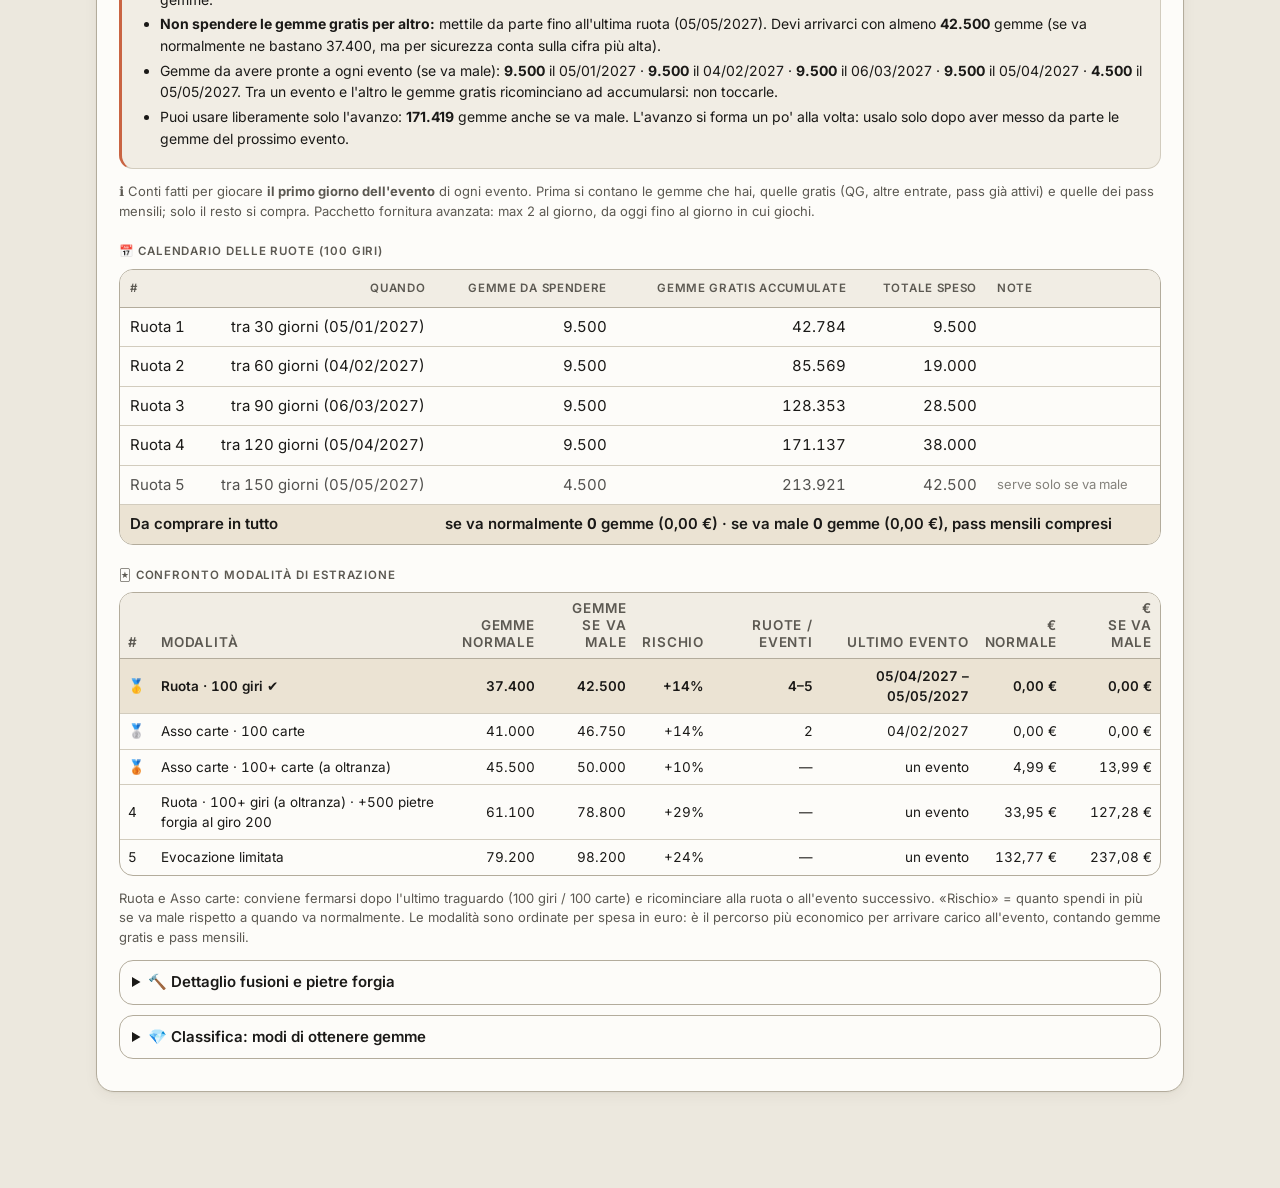
==== commit c1a73294: "v7.1: l'app installata si chiama «Ita War Inc» Co-Authored-By: Claude Opus 5.5 <noreply@anthropic.co" ====
--- a/index.html
+++ b/index.html
@@ -8,16 +8,17 @@
 <link rel="icon" type="image/png" sizes="64x64" href="img/icona/favicon-64.png">
 <link rel="apple-touch-icon" href="img/icona/apple-touch-icon.png">
 <link rel="manifest" href="manifest.webmanifest">
+<meta name="application-name" content="Ita War Inc">
 <meta name="theme-color" content="#c96442">
 <meta name="apple-mobile-web-app-capable" content="yes">
-<meta name="apple-mobile-web-app-title" content="War Inc Calc">
+<meta name="apple-mobile-web-app-title" content="Ita War Inc">
 <link rel="preconnect" href="https://fonts.googleapis.com"><link rel="preconnect" href="https://fonts.gstatic.com" crossorigin>
 <link href="https://fonts.googleapis.com/css2?family=Inter:wght@400;500;600;700&family=Source+Serif+4:opsz,wght@8..60,500;8..60,600;8..60,700&display=swap" rel="stylesheet">
-<link rel="stylesheet" href="css/style.css?v=7.0">
+<link rel="stylesheet" href="css/style.css?v=7.1">
 </head>
 <body>
 <div class="top"><div class="top-in">
-  <h1>War Inc<span class="lbl"> ·</span> Calcolatore <small>v7.0</small></h1>
+  <h1>War Inc<span class="lbl"> ·</span> Calcolatore <small>v7.1</small></h1>
   <nav class="tabs" id="tabs">
     <button data-p="calc" class="on">🧮 Calcolatore</button>
     <button data-p="mine" hidden>⛏️ Miniera</button><!-- miniera nascosta: da riattivare togliendo hidden -->
@@ -534,15 +535,15 @@
   <div class="dlgbtns"><button class="btn" id="guideDlgClose">Chiudi</button><button class="btn primary" id="guideDlgGo">📖 Vai alla guida</button></div>
 </dialog>
 
-<script src="js/dati.js?v=7.0"></script>
-<script src="js/calcoli.js?v=7.0"></script>
-<script src="js/calcolatore.js?v=7.0"></script>
-<script src="js/zero-shopping.js?v=7.0"></script>
-<script src="js/impostazioni.js?v=7.0"></script>
-<script src="js/avanzata.js?v=7.0"></script>
-<script src="js/miniera.js?v=7.0"></script>
-<script src="js/tierlist.js?v=7.0"></script>
-<script src="js/formazioni.js?v=7.0"></script>
-<script src="js/avvio.js?v=7.0"></script>
+<script src="js/dati.js?v=7.1"></script>
+<script src="js/calcoli.js?v=7.1"></script>
+<script src="js/calcolatore.js?v=7.1"></script>
+<script src="js/zero-shopping.js?v=7.1"></script>
+<script src="js/impostazioni.js?v=7.1"></script>
+<script src="js/avanzata.js?v=7.1"></script>
+<script src="js/miniera.js?v=7.1"></script>
+<script src="js/tierlist.js?v=7.1"></script>
+<script src="js/formazioni.js?v=7.1"></script>
+<script src="js/avvio.js?v=7.1"></script>
 </body>
 </html>
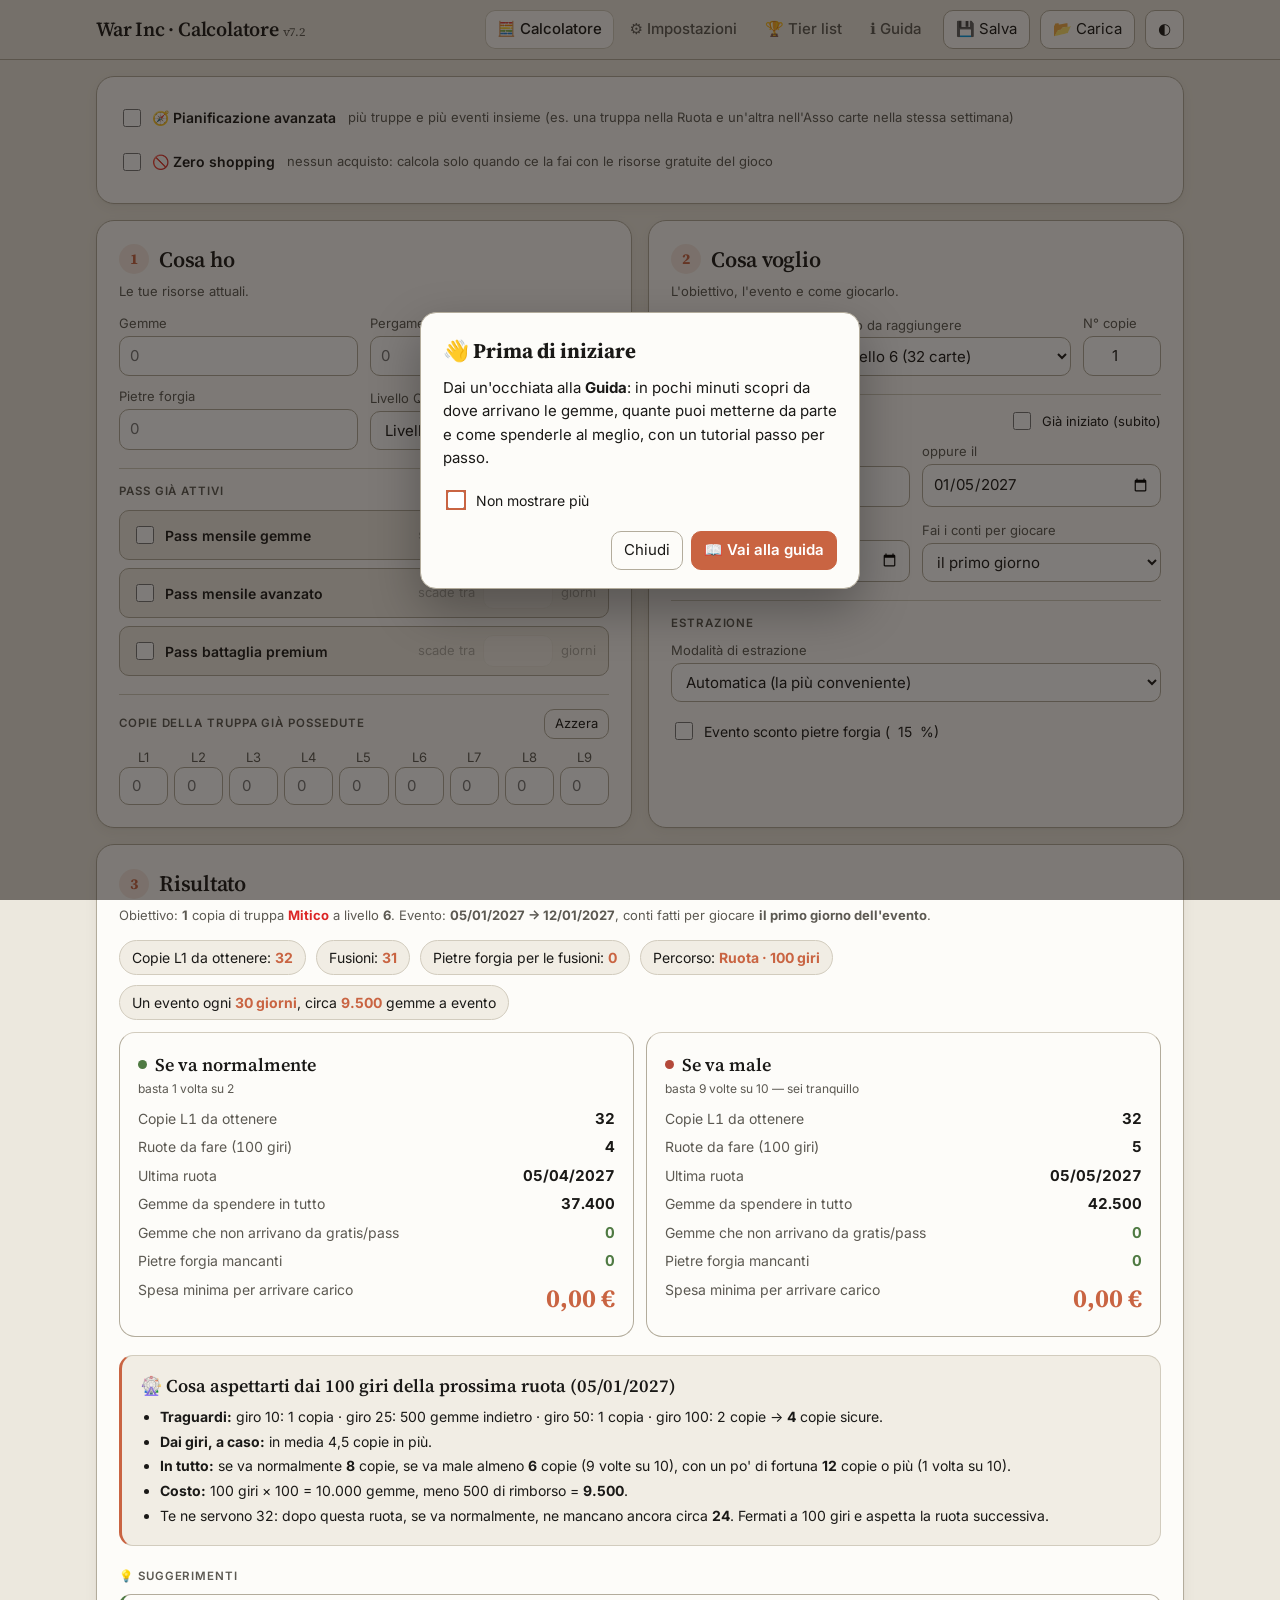
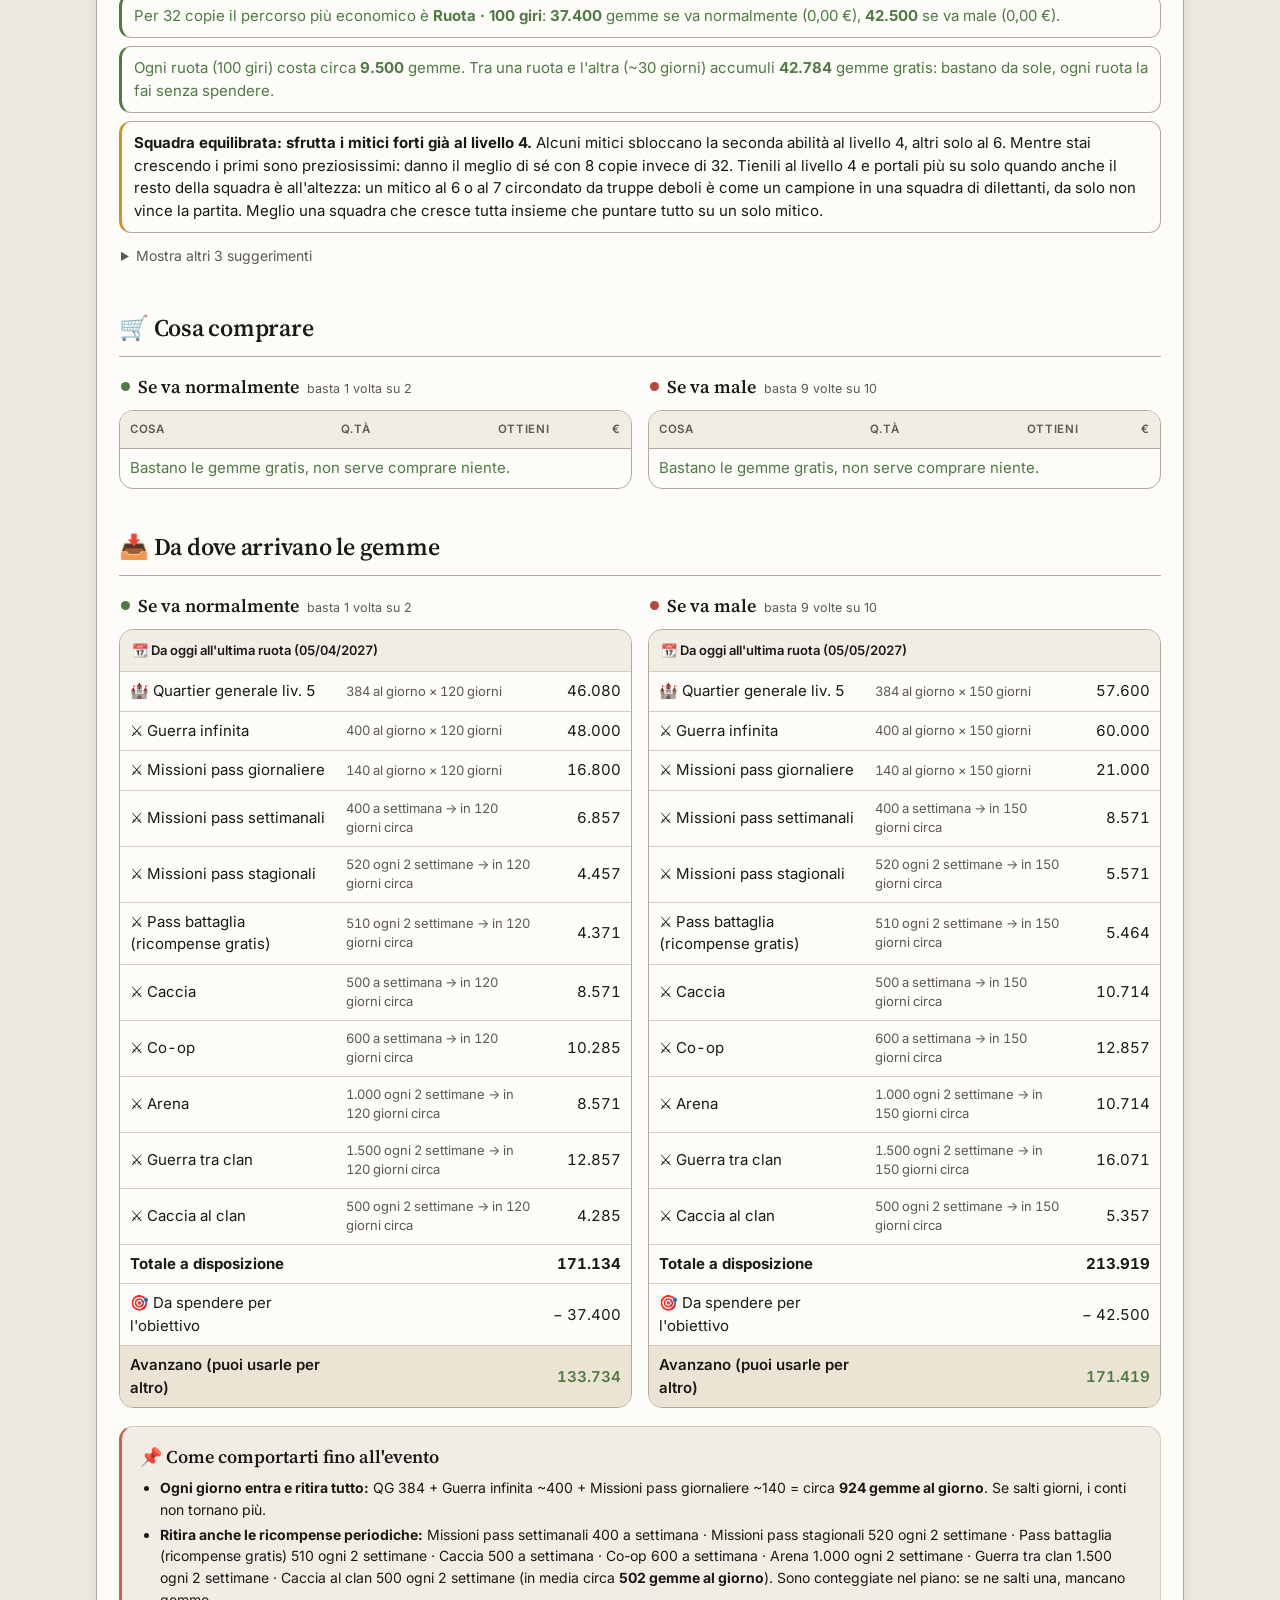
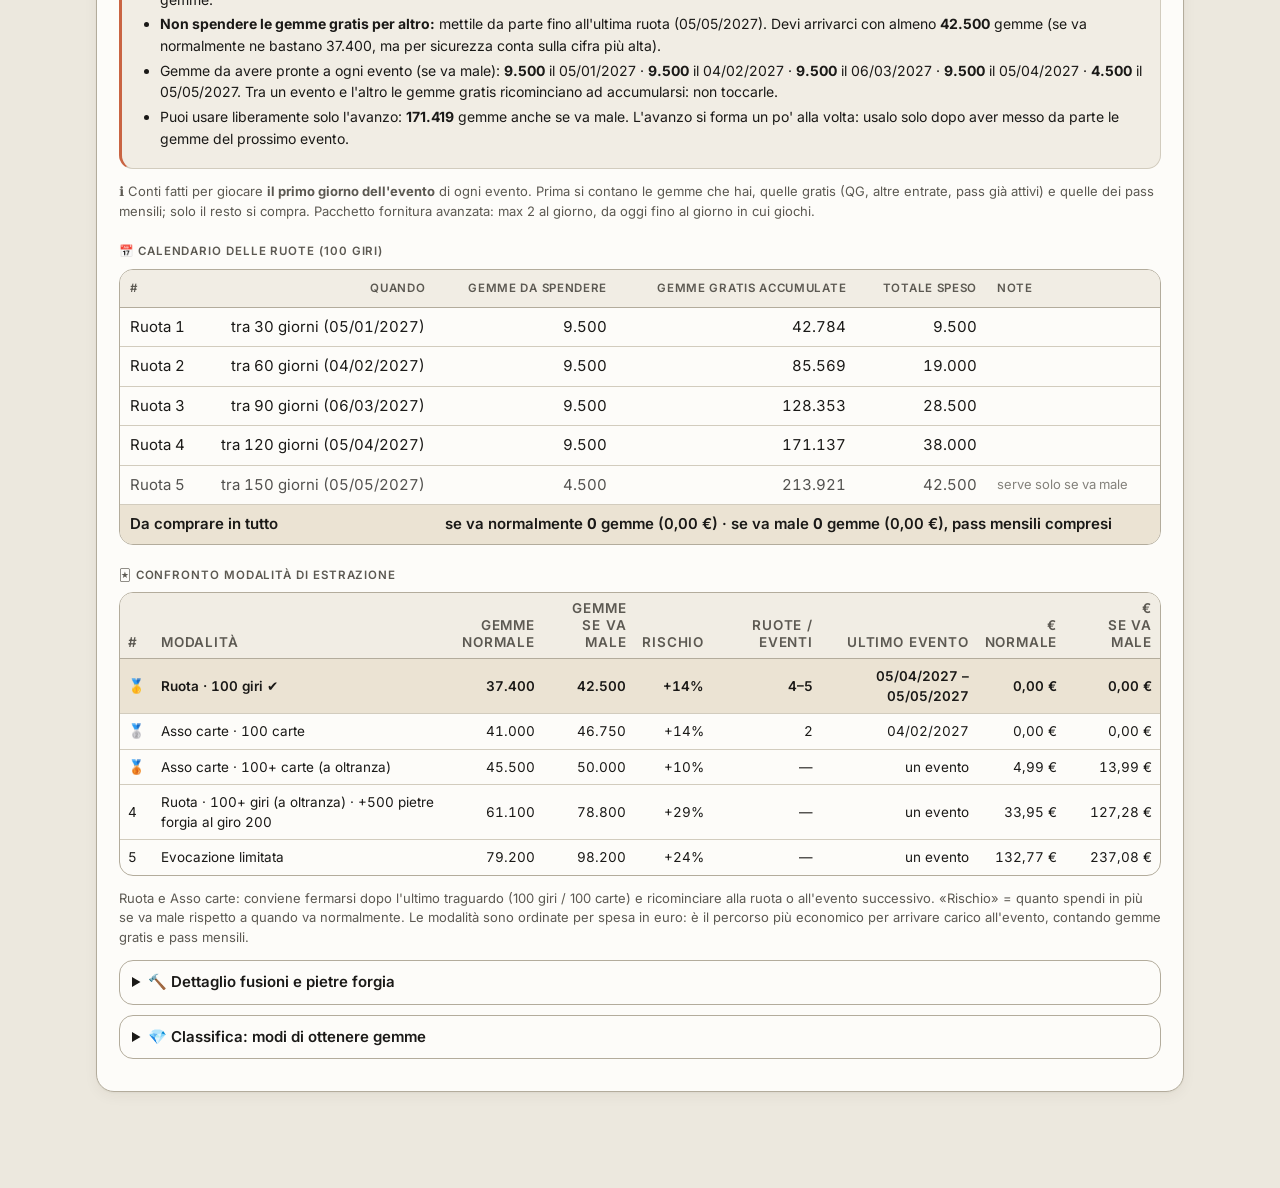
==== commit 1bafa23b: "v7.2: titolo della pagina «Ita War Inc» Co-Authored-By: Claude Opus 5.5 <noreply@anthropic.com>" ====
--- a/index.html
+++ b/index.html
@@ -3,7 +3,7 @@
 <head>
 <meta charset="utf-8">
 <meta name="viewport" content="width=device-width,initial-scale=1">
-<title>War Inc Calcolatore</title>
+<title>Ita War Inc</title>
 <link rel="icon" type="image/png" sizes="32x32" href="img/icona/favicon-32.png">
 <link rel="icon" type="image/png" sizes="64x64" href="img/icona/favicon-64.png">
 <link rel="apple-touch-icon" href="img/icona/apple-touch-icon.png">
@@ -14,11 +14,11 @@
 <meta name="apple-mobile-web-app-title" content="Ita War Inc">
 <link rel="preconnect" href="https://fonts.googleapis.com"><link rel="preconnect" href="https://fonts.gstatic.com" crossorigin>
 <link href="https://fonts.googleapis.com/css2?family=Inter:wght@400;500;600;700&family=Source+Serif+4:opsz,wght@8..60,500;8..60,600;8..60,700&display=swap" rel="stylesheet">
-<link rel="stylesheet" href="css/style.css?v=7.1">
+<link rel="stylesheet" href="css/style.css?v=7.2">
 </head>
 <body>
 <div class="top"><div class="top-in">
-  <h1>War Inc<span class="lbl"> ·</span> Calcolatore <small>v7.1</small></h1>
+  <h1>War Inc<span class="lbl"> ·</span> Calcolatore <small>v7.2</small></h1>
   <nav class="tabs" id="tabs">
     <button data-p="calc" class="on">🧮 Calcolatore</button>
     <button data-p="mine" hidden>⛏️ Miniera</button><!-- miniera nascosta: da riattivare togliendo hidden -->
@@ -535,15 +535,15 @@
   <div class="dlgbtns"><button class="btn" id="guideDlgClose">Chiudi</button><button class="btn primary" id="guideDlgGo">📖 Vai alla guida</button></div>
 </dialog>
 
-<script src="js/dati.js?v=7.1"></script>
-<script src="js/calcoli.js?v=7.1"></script>
-<script src="js/calcolatore.js?v=7.1"></script>
-<script src="js/zero-shopping.js?v=7.1"></script>
-<script src="js/impostazioni.js?v=7.1"></script>
-<script src="js/avanzata.js?v=7.1"></script>
-<script src="js/miniera.js?v=7.1"></script>
-<script src="js/tierlist.js?v=7.1"></script>
-<script src="js/formazioni.js?v=7.1"></script>
-<script src="js/avvio.js?v=7.1"></script>
+<script src="js/dati.js?v=7.2"></script>
+<script src="js/calcoli.js?v=7.2"></script>
+<script src="js/calcolatore.js?v=7.2"></script>
+<script src="js/zero-shopping.js?v=7.2"></script>
+<script src="js/impostazioni.js?v=7.2"></script>
+<script src="js/avanzata.js?v=7.2"></script>
+<script src="js/miniera.js?v=7.2"></script>
+<script src="js/tierlist.js?v=7.2"></script>
+<script src="js/formazioni.js?v=7.2"></script>
+<script src="js/avvio.js?v=7.2"></script>
 </body>
 </html>
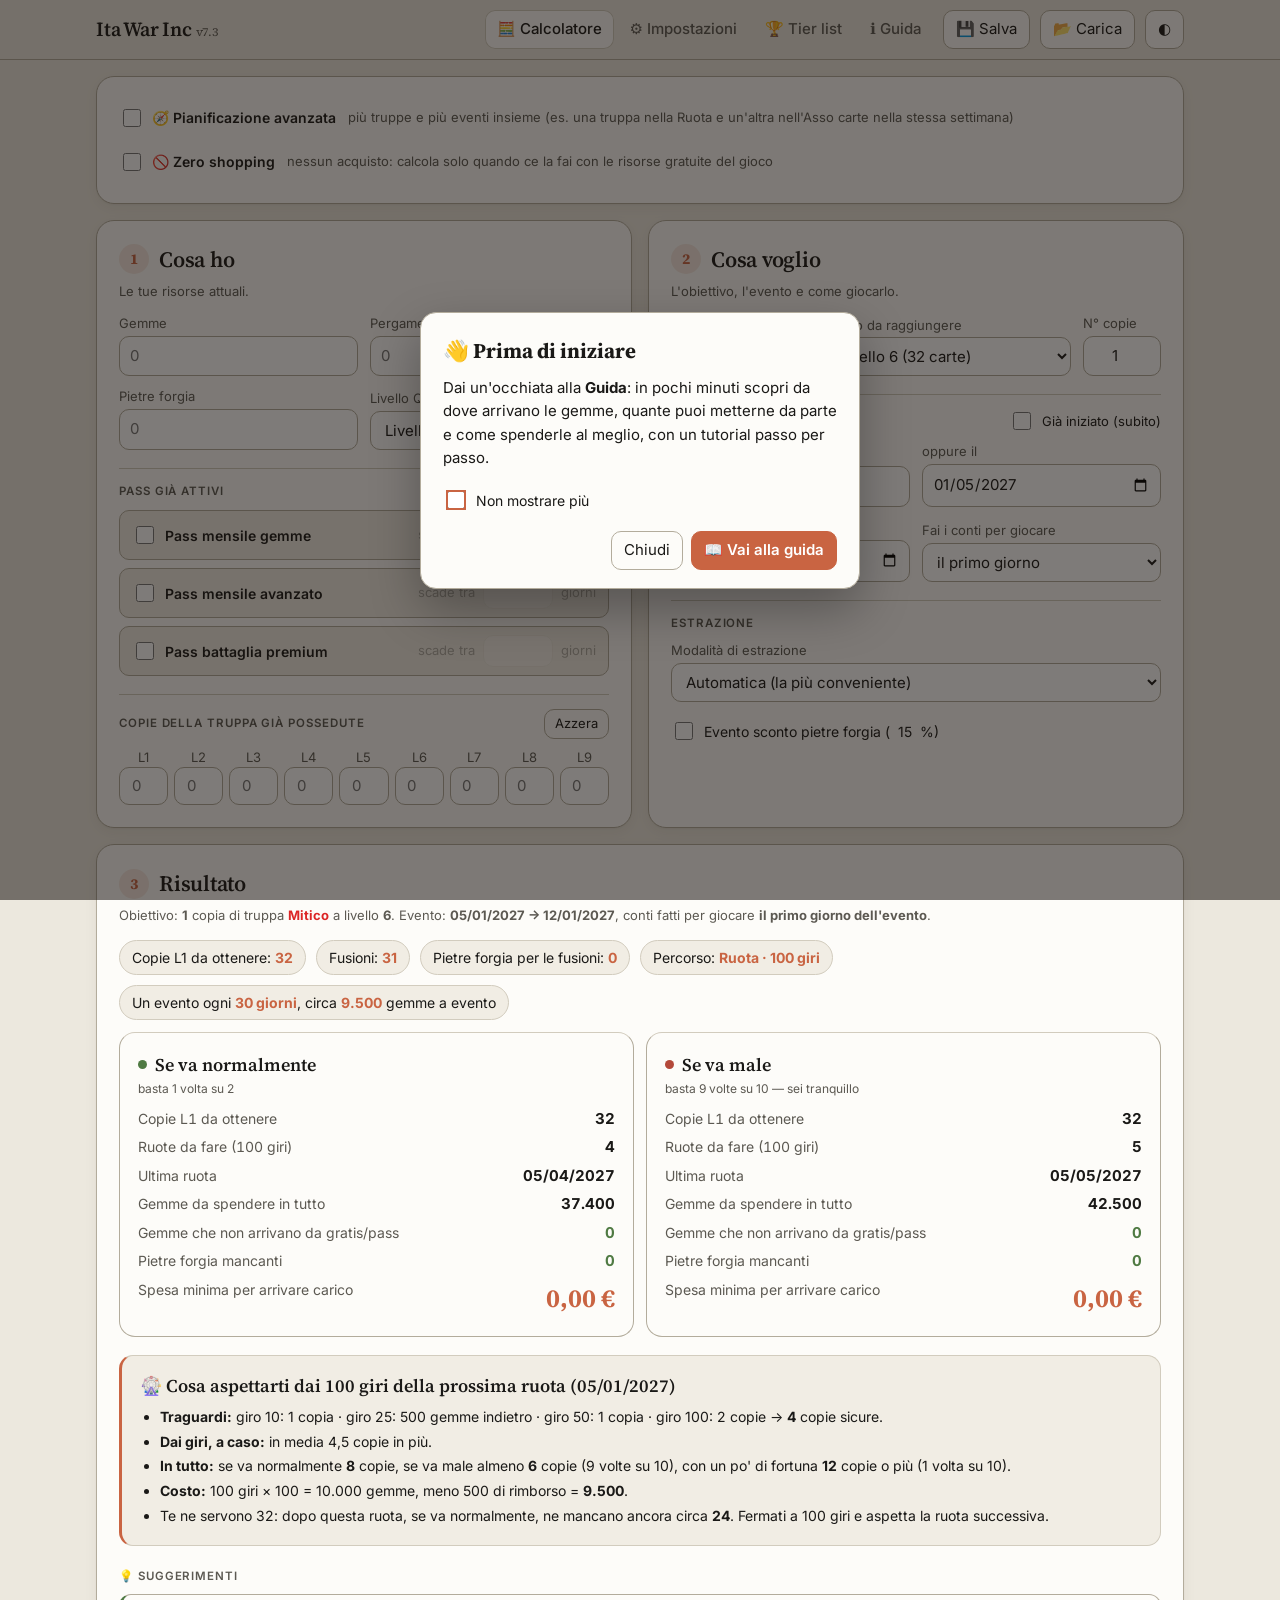
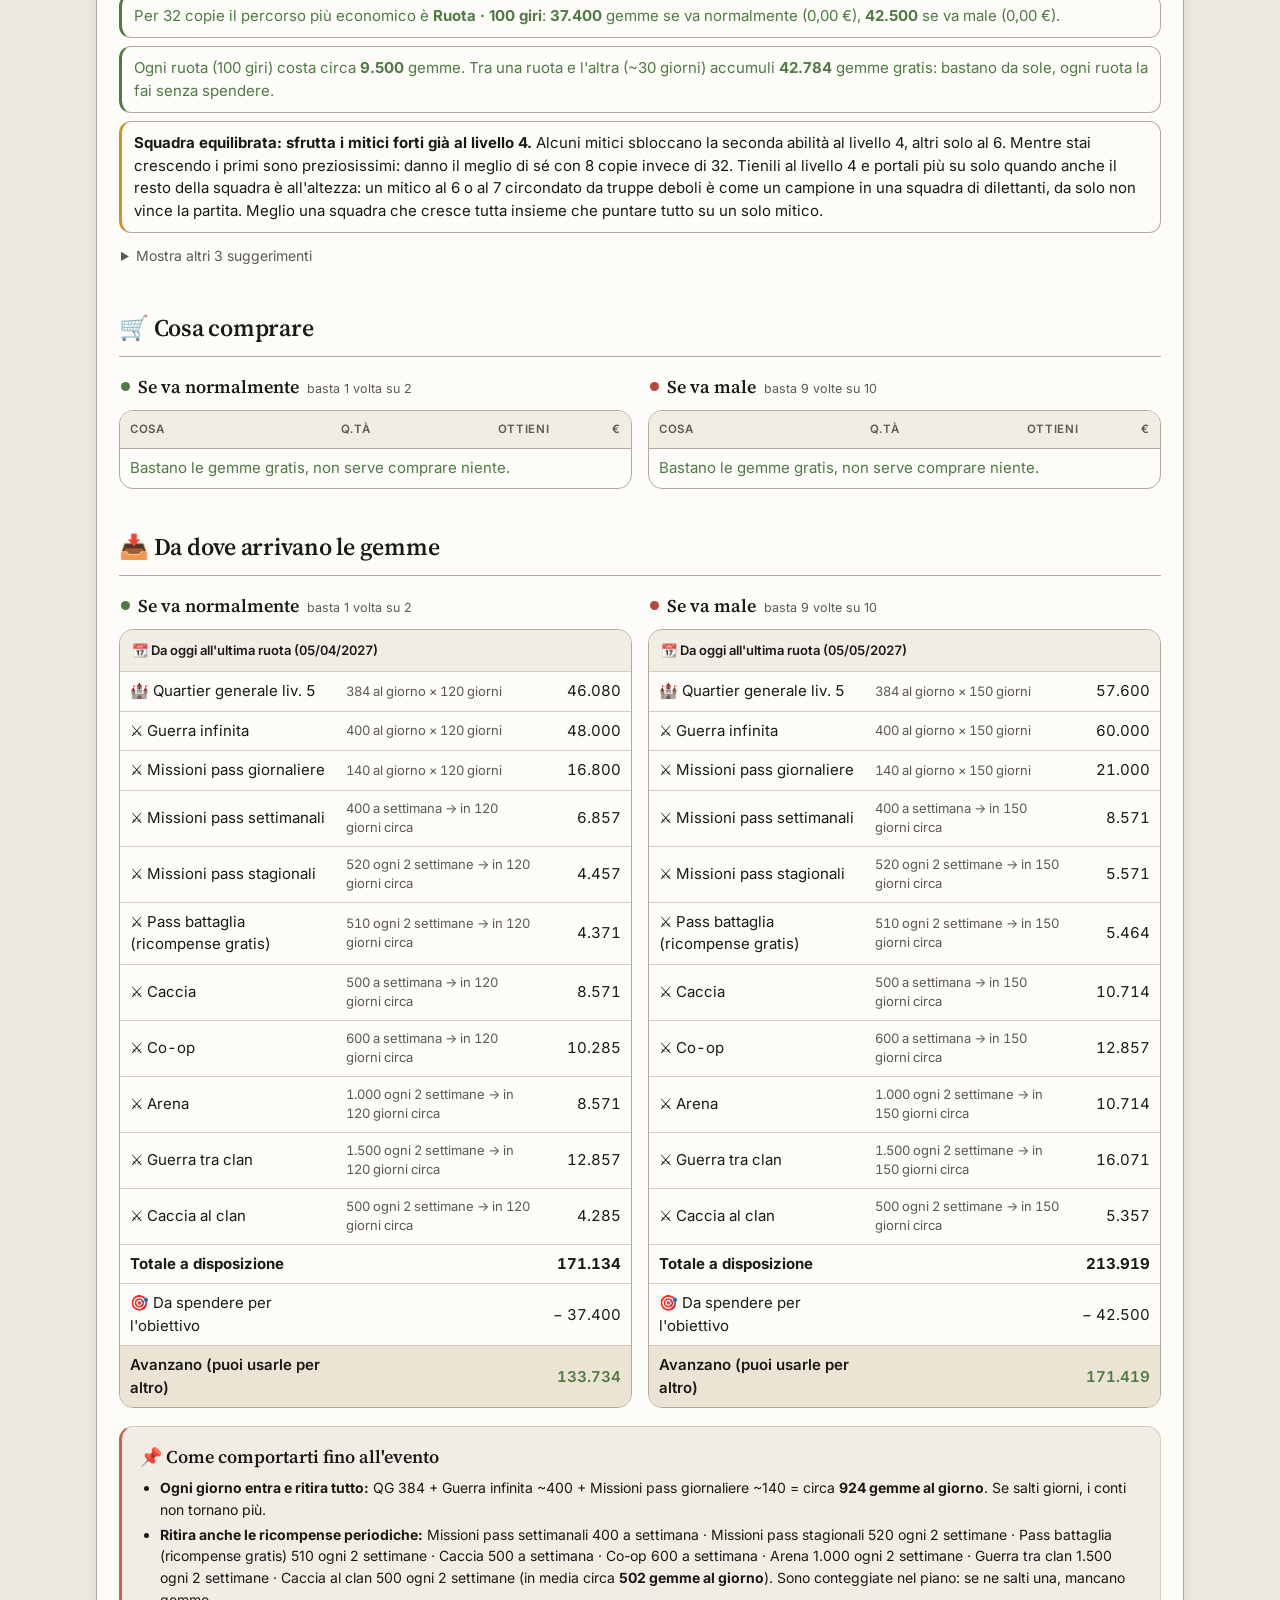
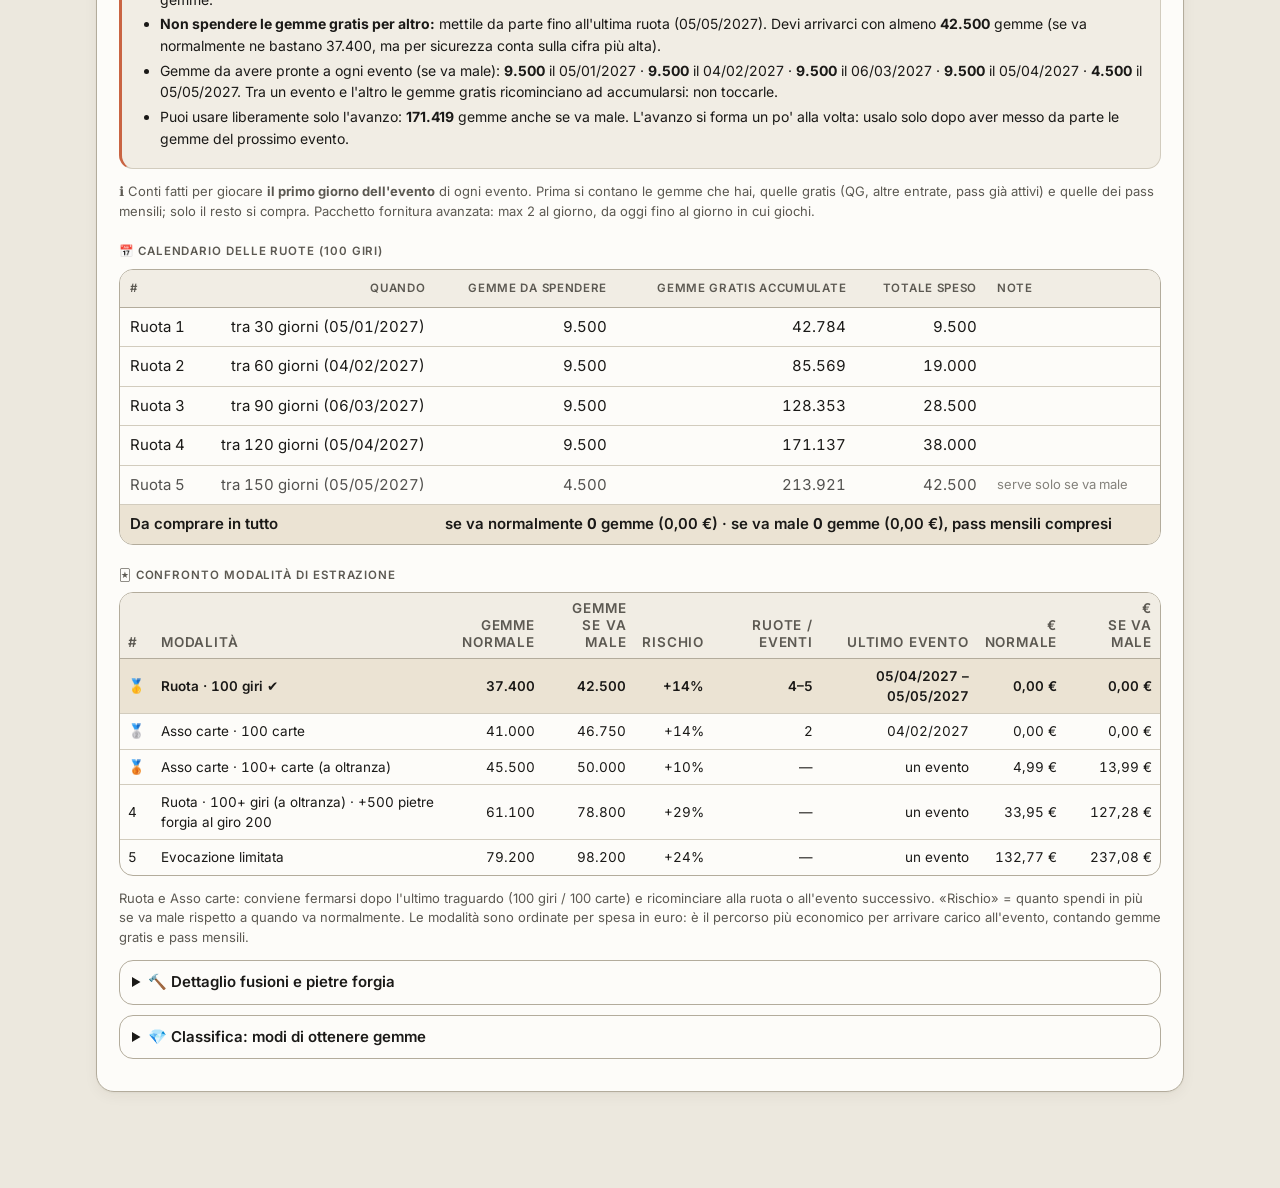
==== commit ecd8b552: "v7.3: intestazione «Ita War Inc» Co-Authored-By: Claude Opus 5.5 <noreply@anthropic.com>" ====
--- a/index.html
+++ b/index.html
@@ -14,11 +14,11 @@
 <meta name="apple-mobile-web-app-title" content="Ita War Inc">
 <link rel="preconnect" href="https://fonts.googleapis.com"><link rel="preconnect" href="https://fonts.gstatic.com" crossorigin>
 <link href="https://fonts.googleapis.com/css2?family=Inter:wght@400;500;600;700&family=Source+Serif+4:opsz,wght@8..60,500;8..60,600;8..60,700&display=swap" rel="stylesheet">
-<link rel="stylesheet" href="css/style.css?v=7.2">
+<link rel="stylesheet" href="css/style.css?v=7.3">
 </head>
 <body>
 <div class="top"><div class="top-in">
-  <h1>War Inc<span class="lbl"> ·</span> Calcolatore <small>v7.2</small></h1>
+  <h1>Ita War Inc <small>v7.3</small></h1>
   <nav class="tabs" id="tabs">
     <button data-p="calc" class="on">🧮 Calcolatore</button>
     <button data-p="mine" hidden>⛏️ Miniera</button><!-- miniera nascosta: da riattivare togliendo hidden -->
@@ -535,15 +535,15 @@
   <div class="dlgbtns"><button class="btn" id="guideDlgClose">Chiudi</button><button class="btn primary" id="guideDlgGo">📖 Vai alla guida</button></div>
 </dialog>
 
-<script src="js/dati.js?v=7.2"></script>
-<script src="js/calcoli.js?v=7.2"></script>
-<script src="js/calcolatore.js?v=7.2"></script>
-<script src="js/zero-shopping.js?v=7.2"></script>
-<script src="js/impostazioni.js?v=7.2"></script>
-<script src="js/avanzata.js?v=7.2"></script>
-<script src="js/miniera.js?v=7.2"></script>
-<script src="js/tierlist.js?v=7.2"></script>
-<script src="js/formazioni.js?v=7.2"></script>
-<script src="js/avvio.js?v=7.2"></script>
+<script src="js/dati.js?v=7.3"></script>
+<script src="js/calcoli.js?v=7.3"></script>
+<script src="js/calcolatore.js?v=7.3"></script>
+<script src="js/zero-shopping.js?v=7.3"></script>
+<script src="js/impostazioni.js?v=7.3"></script>
+<script src="js/avanzata.js?v=7.3"></script>
+<script src="js/miniera.js?v=7.3"></script>
+<script src="js/tierlist.js?v=7.3"></script>
+<script src="js/formazioni.js?v=7.3"></script>
+<script src="js/avvio.js?v=7.3"></script>
 </body>
 </html>
